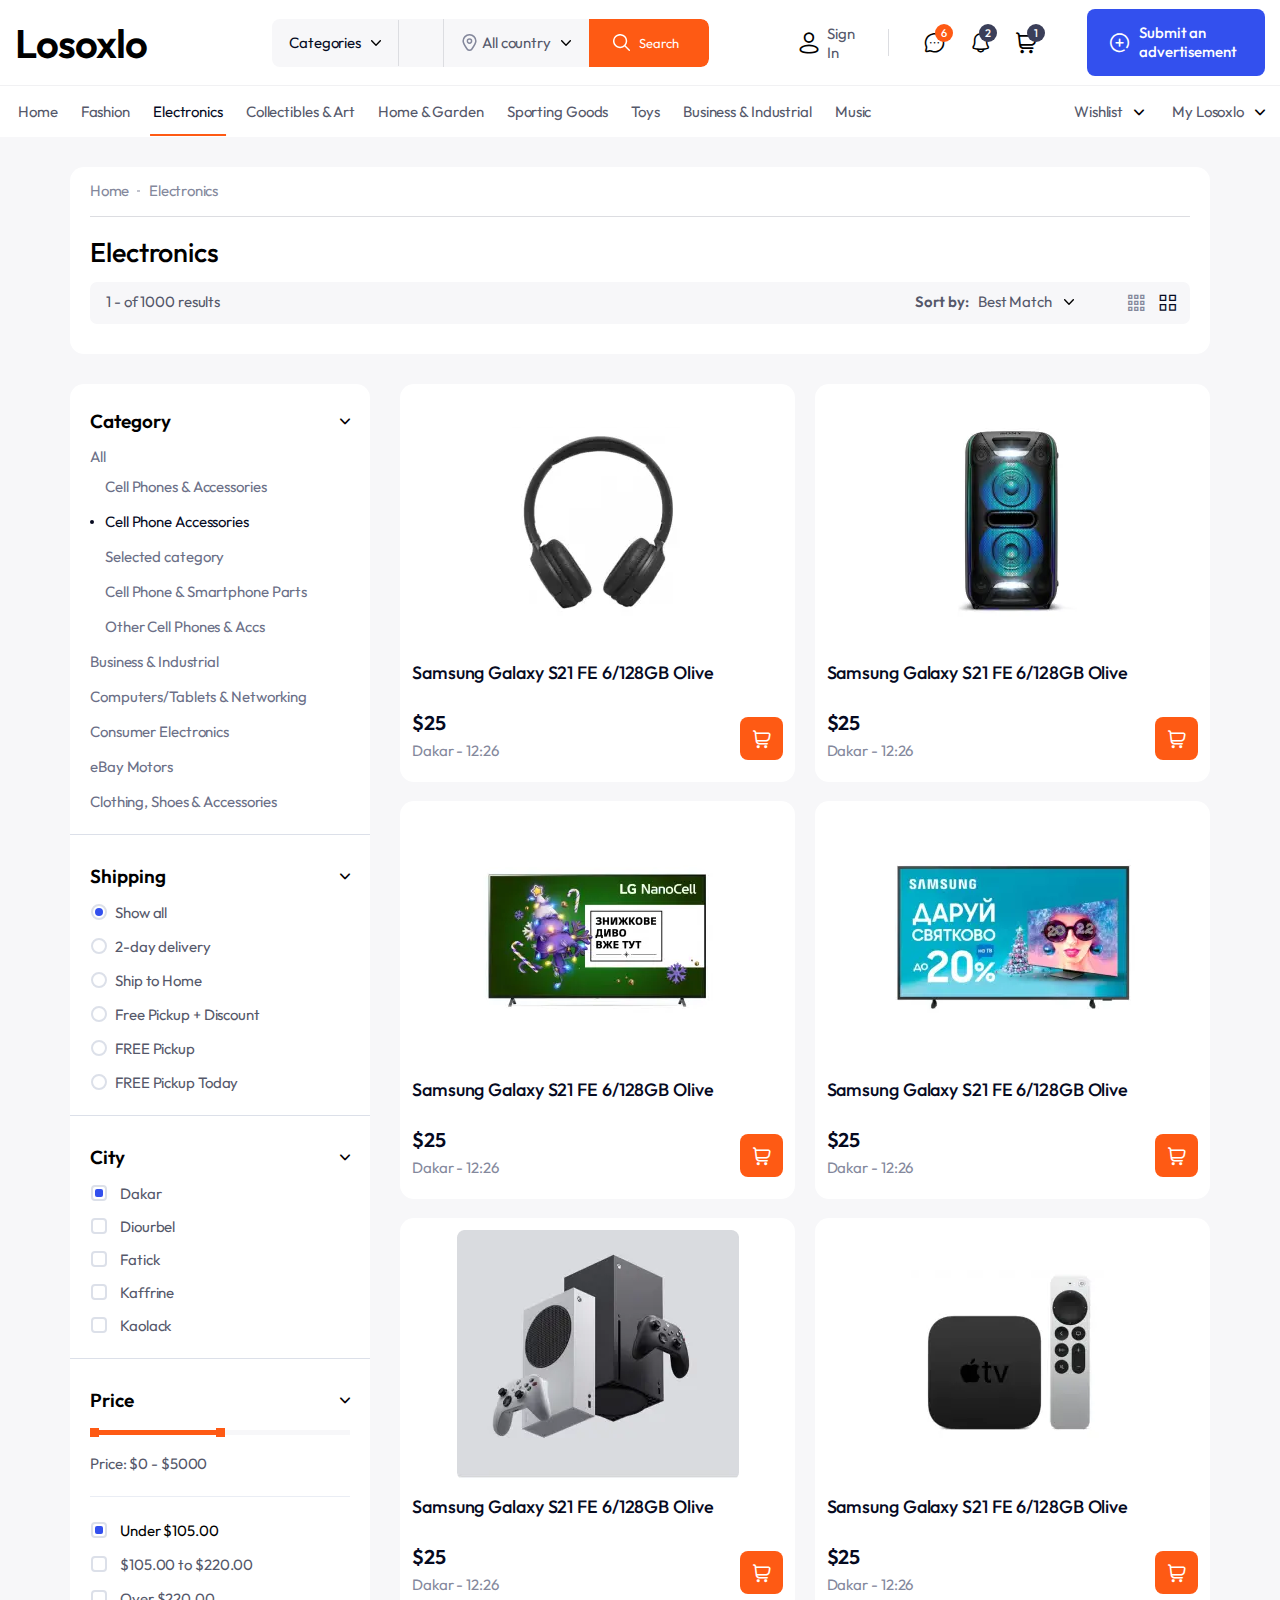
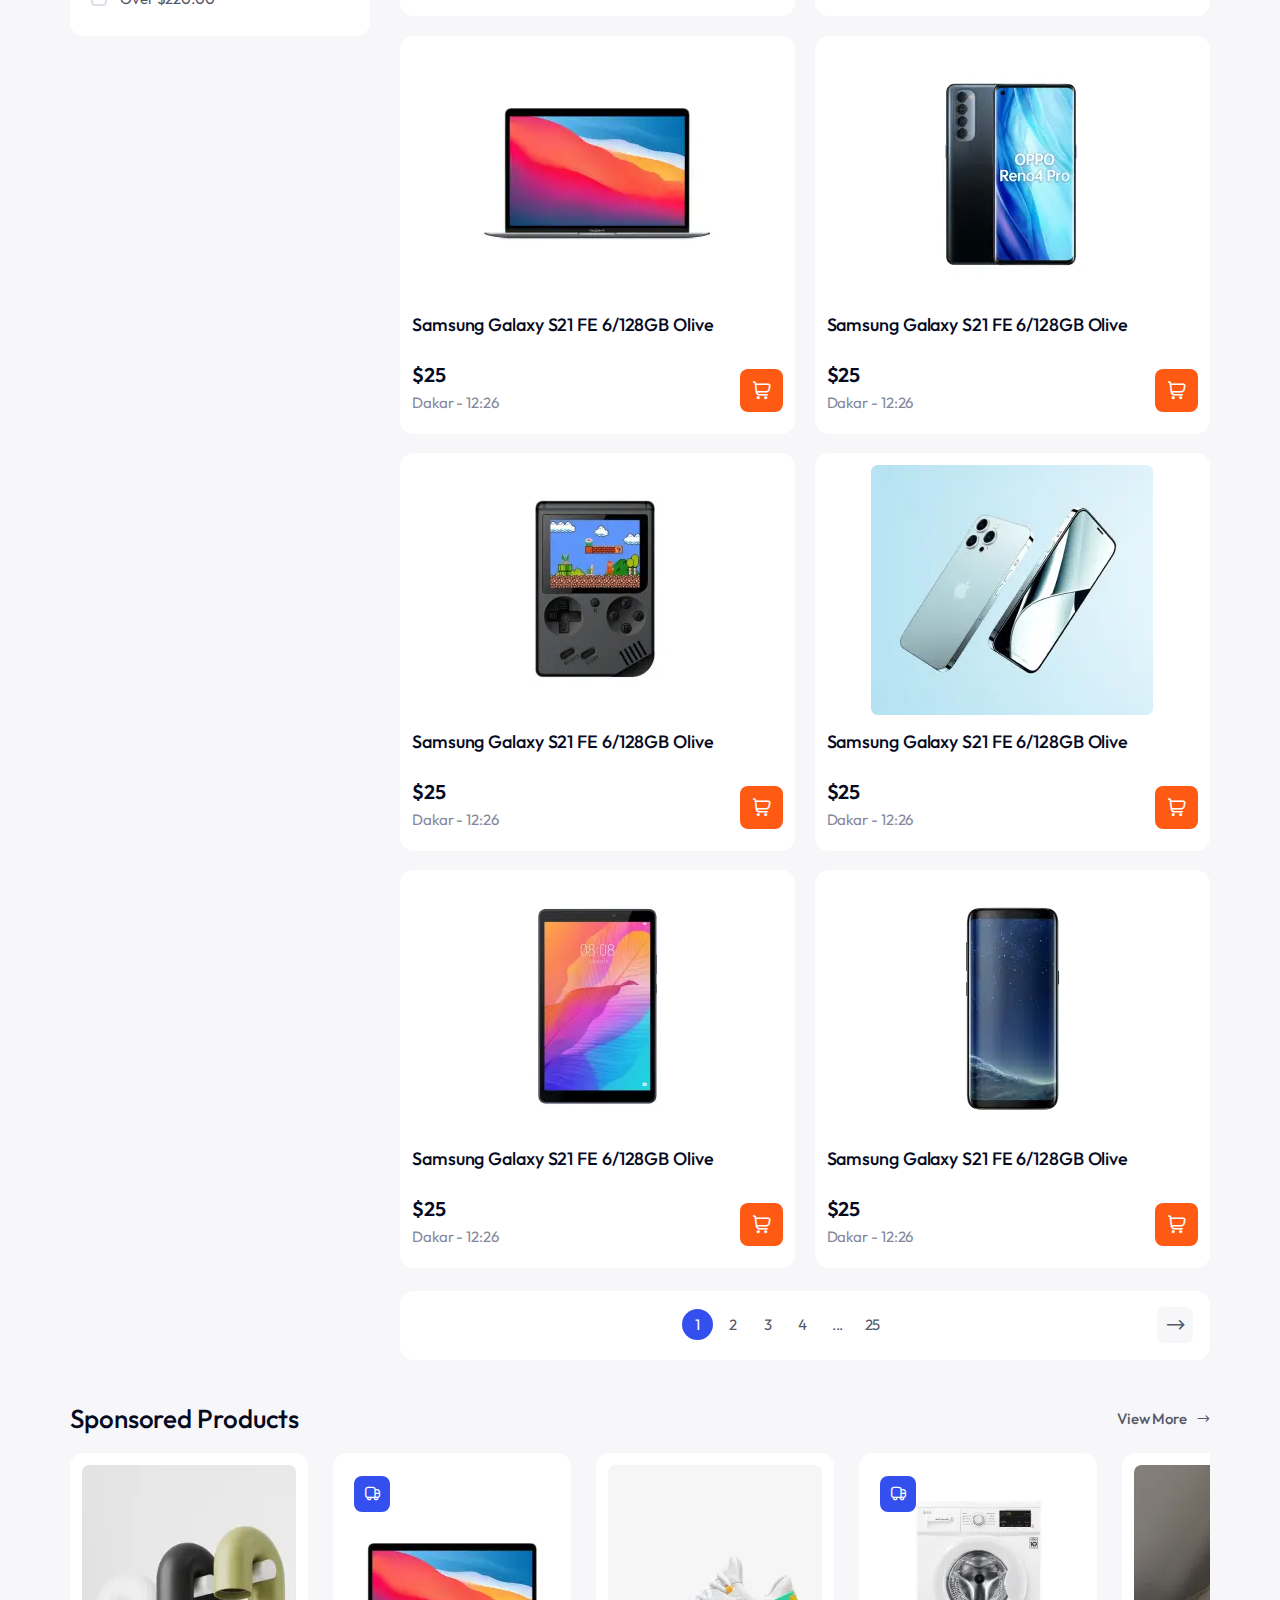
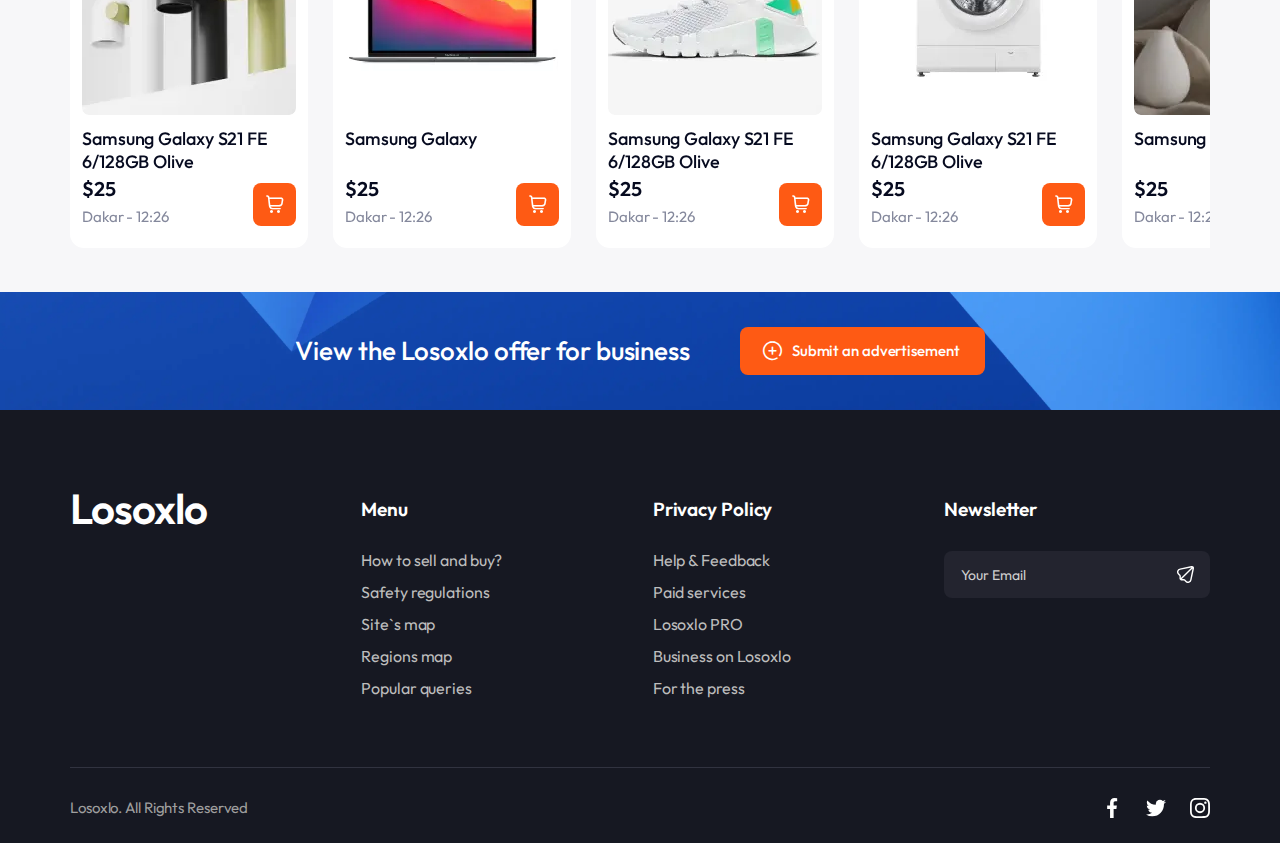
==== category.html @ 19fcd319 "0302/1942" ====
<!DOCTYPE html>
<html lang="en">

<head>
	<meta charset="UTF-8">
	<meta name="viewport" content="width=device-width, initial-scale=1.0, maximum-scale=1">
	<link rel="shortcut icon" href="#" type="image/x-icon">
	<meta http-equiv="X-UA-Compatible" content="ie=edge">
	<meta name="description" content="#">
	<title>Losoxlo - Category</title>
	<link rel="stylesheet" href="css/fancy.css">
<link rel="stylesheet" href="css/ion.rangeSlider.min.css">
<link rel="stylesheet" href="css/swiper.min.css">
<link rel="stylesheet" href="css/icon-font.css">
<link rel="stylesheet" href="css/style.css">
<link rel="stylesheet" href="css/responsive.css">
</head>

<body>

	<div class="wrapper">

		<!-- Header -->
<header class="header">
	<div class="header__inner">

		<!-- Header top -->
		<div class="header__top">

			<!-- Logo -->
			<div class="header__logo">
				<a class="" href="#">Losoxlo</a>
			</div>

			<!-- Search -->
			<div class="header__search">
				<form action="#">
					<select class="select header__search-categories">
						<option value="hide">Categories</option>
						<option value="">Home & Kitchen</option>
						<option value="">Electronic Accessories</option>
						<option value="">Sport & Apparel</option>
						<option value="">Groceries & Pets</option>
						<option value="">Vehicles & Accessories</option>
						<option value="">Tools & Hardware</option>
						<option value="">TV, audio & video</option>
						<option value="">Apparel</option>
					</select>
					<input class="header__search-input" type="text" placeholder="What are you looking for...">
					<select class="select header__search-location">
						<option value="hide">All country</option>
						<option value="">Home & Kitchen</option>
						<option value="">Electronic Accessories</option>
						<option value="">Sport & Apparel</option>
						<option value="">Groceries & Pets</option>
						<option value="">Vehicles & Accessories</option>
						<option value="">Tools & Hardware</option>
						<option value="">TV, audio & video</option>
						<option value="">Apparel</option>
					</select>
					<input class="header__search-btn" type="submit" value="Search">
				</form>
			</div>

			<!-- Sign -->
			<div class="header__sign" role="button">
				<i class="i-sign"></i>
				<span>Sign In</span>
			</div>

			<!-- Actions -->
			<div class="header__actions">
				<a class="header__actions-message" href="#">
					<i class="i-chat"></i>
					<span class="header__actions-counter orange">6</span>
				</a>
				<a class="header__actions-notifications" href="#">
					<i class="i-notification"></i>
					<span class="header__actions-counter">2</span>
				</a>
				<a class="header__actions-cart" href="#">
					<i class="i-shopping-cart"></i>
					<span class="header__actions-counter">1</span>
				</a>
			</div>

			<!-- Submit an advertisement -->
			<div class="announcement-btn" role="button">
				<i class="i-plus-rounded"></i>
				<span>Submit an advertisement</span>
			</div>

		</div>

		<div class="header__line"></div>

		<!-- Header bottom -->
		<div class="header__bottom">

			<!-- Header nav -->
			<nav class="header__nav">

				<!-- Header menu -->
				<ul class="header__menu">
					<li>
						<a href="#">Home</a>
					</li>
					<li>
						<a href="#">Fashion</a>
					</li>
					<li>
						<a class="is-active" href="#">Electronics</a>
					</li>
					<li>
						<a href="#">Collectibles & Art</a>
					</li>
					<li>
						<a href="#">Home & Garden</a>
					</li>
					<li>
						<a href="#">Sporting Goods</a>
					</li>
					<li>
						<a href="#">Toys</a>
					</li>
					<li>
						<a href="#">Business & Industrial</a>
					</li>
					<li>
						<a href="#">Music</a>
					</li>
				</ul>

				<!-- Header bottom actions -->
				<div class="header__bottom-actions">
					<div class="header__wishlist header__bottom-action">
						<span>
							Wishlist
						</span>
						<i class="i-angle-down"></i>
					</div>
					<div class="header__profile header__bottom-action">
						<span>
							My Losoxlo
						</span>
						<i class="i-angle-down"></i>
					</div>
				</div>

			</nav>
		</div>
	</div>
</header>



		<div class="container">

			<!-- Shop Category -->
			<div class="shop-category">

				<!-- Category header -->
				<div class="shop-category__header">
					<div class="shop-category__breadcrumbs breadcrumbs">
						<ul>
							<li class="breadcrumbs__item">
								<a href="#">
									Home
								</a>
							</li>
							<li class="breadcrumbs__item">
								<a href="#">
									Electronics
								</a>
							</li>
						</ul>
					</div>
					<h2 class="shop-category__header-title">Electronics</h2>
					<div class="shop-category__topbar">
						<div class="shop-category__items-count">
							<span>1</span> - of <span>1000</span> results
						</div>
						<div class="shop-category__sort">
							<span class="shop-category__sort-by">Sort by:</span>
							<div class="custom-select">
								<select>
									<option value="">Best Match</option>
									<option value="">Price Low to High</option>
									<option value="">Price High to Low</option>
									<option value="">Discounts first</option>
								</select>
							</div>
						</div>
						<div class="shop-category__view">
							<i class="i-view-sm"></i>
							<i class="i-view-m is-active"></i>
						</div>
					</div>
				</div>

				<!-- Category main -->
				<div class="shop-category__main">

					<!-- Category sidebar -->
					<div class="shop-category__sidebar">

						<div class="shop-category__sidebar-box shop-category__category">
							<h4 class="shop-category__sidebar-title">
								Category
								<i class="i-angle-down"></i>
							</h4>
							<ul class="shop-category__list shop-category__filter">
								<li>
									<a class="shop-category__list-btn" href="#">All</a>
									<ul class="shop-category__sublist">
										<li>
											<a href="#">Cell Phones & Accessories</a>
										</li>
										<li class="is-active">
											<a href="#">Cell Phone Accessories</a>
										</li>
										<li>
											<a href="#">Selected category</a>
										</li>
										<li>
											<a href="#">Cell Phone & Smartphone Parts</a>
										</li>
										<li>
											<a href="#">Other Cell Phones & Accs</a>
										</li>
									</ul>
								</li>
								<li>
									<a class="shop-category__list-btn" href="#">Business & Industrial</a>
									<ul class="shop-category__sublist is-hidden">
										<li>
											<a href="#">Cell Phones & Accessories</a>
										</li>
										<li>
											<a href="#">Cell Phone Accessories</a>
										</li>
										<li>
											<a href="#">Selected category</a>
										</li>
										<li>
											<a href="#">Cell Phone & Smartphone Parts</a>
										</li>
										<li>
											<a href="#">Other Cell Phones & Accs</a>
										</li>
									</ul>
								</li>
								<li>
									<a class="shop-category__list-btn" href="#">Computers/Tablets & Networking</a>
									<ul class="shop-category__sublist is-hidden">
										<li>
											<a href="#">Cell Phones & Accessories</a>
										</li>
										<li>
											<a href="#">Cell Phone Accessories</a>
										</li>
										<li>
											<a href="#">Selected category</a>
										</li>
										<li>
											<a href="#">Cell Phone & Smartphone Parts</a>
										</li>
										<li>
											<a href="#">Other Cell Phones & Accs</a>
										</li>
									</ul>
								</li>
								<li>
									<a class="shop-category__list-btn" href="#">Consumer Electronics</a>
									<ul class="shop-category__sublist is-hidden">
										<li>
											<a href="#">Cell Phones & Accessories</a>
										</li>
										<li>
											<a href="#">Cell Phone Accessories</a>
										</li>
										<li>
											<a href="#">Selected category</a>
										</li>
										<li>
											<a href="#">Cell Phone & Smartphone Parts</a>
										</li>
										<li>
											<a href="#">Other Cell Phones & Accs</a>
										</li>
									</ul>
								</li>
								<li>
									<a class="shop-category__list-btn" href="#">eBay Motors</a>
									<ul class="shop-category__sublist is-hidden">
										<li>
											<a href="#">Cell Phones & Accessories</a>
										</li>
										<li>
											<a href="#">Cell Phone Accessories</a>
										</li>
										<li>
											<a href="#">Selected category</a>
										</li>
										<li>
											<a href="#">Cell Phone & Smartphone Parts</a>
										</li>
										<li>
											<a href="#">Other Cell Phones & Accs</a>
										</li>
									</ul>
								</li>
								<li>
									<a class="shop-category__list-btn" href="#">Clothing, Shoes & Accessories</a>
									<ul class="shop-category__sublist is-hidden">
										<li>
											<a href="#">Cell Phones & Accessories</a>
										</li>
										<li>
											<a href="#">Cell Phone Accessories</a>
										</li>
										<li>
											<a href="#">Selected category</a>
										</li>
										<li>
											<a href="#">Cell Phone & Smartphone Parts</a>
										</li>
										<li>
											<a href="#">Other Cell Phones & Accs</a>
										</li>
									</ul>
								</li>
							</ul>
						</div>

						<div class="shop-category__sidebar-box shop-category__shipping">
							<h4 class="shop-category__sidebar-title">
								Shipping
								<i class="i-angle-down"></i>
							</h4>
							<form class="shop-category__filter shop-category__shipping-form" action="#">
								<label class="radio-wrap">
									<input name="shipping" class="radio-input" type="radio" checked>
									<span class="radio-style"></span>
									Show all
								</label>
								<label class="radio-wrap">
									<input name="shipping" class="radio-input" type="radio">
									<span class="radio-style"></span>
									2-day delivery
								</label>
								<label class="radio-wrap">
									<input name="shipping" class="radio-input" type="radio">
									<span class="radio-style"></span>
									Ship to Home
								</label>
								<label class="radio-wrap">
									<input name="shipping" class="radio-input" type="radio">
									<span class="radio-style"></span>
									Free Pickup + Discount
								</label>
								<label class="radio-wrap">
									<input name="shipping" class="radio-input" type="radio">
									<span class="radio-style"></span>
									FREE Pickup
								</label>
								<label class="radio-wrap">
									<input name="shipping" class="radio-input" type="radio">
									<span class="radio-style"></span>
									FREE Pickup Today
								</label>
							</form>
						</div>

						<div class="shop-category__sidebar-box shop-category__city">
							<h4 class="shop-category__sidebar-title">
								City
								<i class="i-angle-down"></i>
							</h4>
							<form class="shop-category__city-form shop-category__filter" action="#">
								<label class="check-wrap">
									<input class="check-input" type="checkbox" checked>
									<span class="check-style"></span>
									Dakar
								</label>
								<label class="check-wrap">
									<input class="check-input" type="checkbox">
									<span class="check-style"></span>
									Diourbel
								</label>
								<label class="check-wrap">
									<input class="check-input" type="checkbox">
									<span class="check-style"></span>
									Fatick
								</label>
								<label class="check-wrap">
									<input class="check-input" type="checkbox">
									<span class="check-style"></span>
									Kaffrine
								</label>
								<label class="check-wrap">
									<input class="check-input" type="checkbox">
									<span class="check-style"></span>
									Kaolack
								</label>
							</form>
						</div><!-- shop-category__city -->

						<div class="shop-category__sidebar-box shop-category__price">
							<h4 class="shop-category__sidebar-title">
								Price
								<i class="i-angle-down"></i>
							</h4>
							<form class="shop-category__price-form shop-category__filter" action="#">

								<input class="shop-category__price-input" type="text" data-min="0" data-max="10000"
									data-from="0" data-to="5000">
								<div class="shop-category__price-output">
									<span>
										Price:
										$<span class="shop-category__price-from"></span>
										-
										$<span class="shop-category__price-to"></span>
									</span>
								</div>
								<label class="check-wrap">
									<input class="check-input" type="checkbox" checked>
									<span class="check-style"></span>
									<span class="check-text">Under $105.00</span>
								</label>
								<label class="check-wrap">
									<input class="check-input" type="checkbox">
									<span class="check-style"></span>
									<span class="check-text">$105.00 to $220.00</span>
								</label>
								<label class="check-wrap">
									<input class="check-input" type="checkbox">
									<span class="check-style"></span>
									<span class="check-text">Over $220.00</span>
								</label>
							</form>
						</div>
					</div>

					<!-- Category items -->
					<div class="shop-category__items">
						<span class="shop-category__items-filters">Filters</span>
						<div class="shop-category__items-inner">
							<div class="shop-item">
								<div class="shop-item__wishlist" role="button">
									<i class="i-heart"></i>
								</div>
								<a href="#">
									<img class="shop-item__img" src="img/shop-categories/electronics/1.webp" alt="Item">
								</a>
								<span class="shop-item__name">
									Samsung Galaxy S21 FE 6/128GB Olive
								</span>
								<span class="shop-item__price">
									$25
								</span>
								<div class="shop-item__info">
									<span class="shop-item__location">Dakar</span>
									-
									<span class="shop-item__time">12:26</span>
								</div>
								<div class="shop-item__cart" role="button">
									<i class="i-shopping-cart"></i>
									<span>Buy</span>
								</div>
							</div>
							<div class="shop-item">
								<div class="shop-item__wishlist" role="button">
									<i class="i-heart"></i>
								</div>
								<a href="#">
									<img class="shop-item__img" src="img/shop-categories/electronics/3.webp" alt="Item">
								</a>
								<span class="shop-item__name">
									Samsung Galaxy S21 FE 6/128GB Olive
								</span>
								<span class="shop-item__price">
									$25
								</span>
								<div class="shop-item__info">
									<span class="shop-item__location">Dakar</span>
									-
									<span class="shop-item__time">12:26</span>
								</div>
								<div class="shop-item__cart" role="button">
									<i class="i-shopping-cart"></i>
									<span>Buy</span>
								</div>
							</div>
							<div class="shop-item">
								<div class="shop-item__wishlist" role="button">
									<i class="i-heart"></i>
								</div>
								<a href="#">
									<img class="shop-item__img" src="img/shop-categories/electronics/2.webp" alt="Item">
								</a>
								<span class="shop-item__name">
									Samsung Galaxy S21 FE 6/128GB Olive
								</span>
								<span class="shop-item__price">
									$25
								</span>
								<div class="shop-item__info">
									<span class="shop-item__location">Dakar</span>
									-
									<span class="shop-item__time">12:26</span>
								</div>
								<div class="shop-item__cart" role="button">
									<i class="i-shopping-cart"></i>
									<span>Buy</span>
								</div>
							</div>
							<div class="shop-item">
								<div class="shop-item__wishlist" role="button">
									<i class="i-heart"></i>
								</div>
								<a href="#">
									<img class="shop-item__img" src="img/shop-categories/electronics/4.webp" alt="Item">
								</a>
								<span class="shop-item__name">
									Samsung Galaxy S21 FE 6/128GB Olive
								</span>
								<span class="shop-item__price">
									$25
								</span>
								<div class="shop-item__info">
									<span class="shop-item__location">Dakar</span>
									-
									<span class="shop-item__time">12:26</span>
								</div>
								<div class="shop-item__cart" role="button">
									<i class="i-shopping-cart"></i>
									<span>Buy</span>
								</div>
							</div>
							<div class="shop-item">
								<div class="shop-item__wishlist" role="button">
									<i class="i-heart"></i>
								</div>
								<a href="#">
									<img class="shop-item__img" src="img/shop-categories/electronics/5.webp" alt="Item">
								</a>
								<span class="shop-item__name">
									Samsung Galaxy S21 FE 6/128GB Olive
								</span>
								<span class="shop-item__price">
									$25
								</span>
								<div class="shop-item__info">
									<span class="shop-item__location">Dakar</span>
									-
									<span class="shop-item__time">12:26</span>
								</div>
								<div class="shop-item__cart" role="button">
									<i class="i-shopping-cart"></i>
									<span>Buy</span>
								</div>
							</div>
							<div class="shop-item">
								<div class="shop-item__wishlist" role="button">
									<i class="i-heart"></i>
								</div>
								<a href="#">
									<img class="shop-item__img" src="img/shop-categories/electronics/6.webp" alt="Item">
								</a>
								<span class="shop-item__name">
									Samsung Galaxy S21 FE 6/128GB Olive
								</span>
								<span class="shop-item__price">
									$25
								</span>
								<div class="shop-item__info">
									<span class="shop-item__location">Dakar</span>
									-
									<span class="shop-item__time">12:26</span>
								</div>
								<div class="shop-item__cart" role="button">
									<i class="i-shopping-cart"></i>
									<span>Buy</span>
								</div>
							</div>
							<div class="shop-item">
								<div class="shop-item__wishlist" role="button">
									<i class="i-heart"></i>
								</div>
								<a href="#">
									<img class="shop-item__img" src="img/shop-categories/electronics/7.webp" alt="Item">
								</a>
								<span class="shop-item__name">
									Samsung Galaxy S21 FE 6/128GB Olive
								</span>
								<span class="shop-item__price">
									$25
								</span>
								<div class="shop-item__info">
									<span class="shop-item__location">Dakar</span>
									-
									<span class="shop-item__time">12:26</span>
								</div>
								<div class="shop-item__cart" role="button">
									<i class="i-shopping-cart"></i>
									<span>Buy</span>
								</div>
							</div>
							<div class="shop-item">
								<div class="shop-item__wishlist" role="button">
									<i class="i-heart"></i>
								</div>
								<a href="#">
									<img class="shop-item__img" src="img/shop-categories/electronics/8.webp" alt="Item">
								</a>
								<span class="shop-item__name">
									Samsung Galaxy S21 FE 6/128GB Olive
								</span>
								<span class="shop-item__price">
									$25
								</span>
								<div class="shop-item__info">
									<span class="shop-item__location">Dakar</span>
									-
									<span class="shop-item__time">12:26</span>
								</div>
								<div class="shop-item__cart" role="button">
									<i class="i-shopping-cart"></i>
									<span>Buy</span>
								</div>
							</div>
							<div class="shop-item">
								<div class="shop-item__wishlist" role="button">
									<i class="i-heart"></i>
								</div>
								<a href="#">
									<img class="shop-item__img" src="img/shop-categories/electronics/9.webp" alt="Item">
								</a>
								<span class="shop-item__name">
									Samsung Galaxy S21 FE 6/128GB Olive
								</span>
								<span class="shop-item__price">
									$25
								</span>
								<div class="shop-item__info">
									<span class="shop-item__location">Dakar</span>
									-
									<span class="shop-item__time">12:26</span>
								</div>
								<div class="shop-item__cart" role="button">
									<i class="i-shopping-cart"></i>
									<span>Buy</span>
								</div>
							</div>
							<div class="shop-item">
								<div class="shop-item__wishlist" role="button">
									<i class="i-heart"></i>
								</div>
								<a href="#">
									<img class="shop-item__img" src="img/shop-categories/electronics/10.webp"
										alt="Item">
								</a>
								<span class="shop-item__name">
									Samsung Galaxy S21 FE 6/128GB Olive
								</span>
								<span class="shop-item__price">
									$25
								</span>
								<div class="shop-item__info">
									<span class="shop-item__location">Dakar</span>
									-
									<span class="shop-item__time">12:26</span>
								</div>
								<div class="shop-item__cart" role="button">
									<i class="i-shopping-cart"></i>
									<span>Buy</span>
								</div>
							</div>
							<div class="shop-item">
								<div class="shop-item__wishlist" role="button">
									<i class="i-heart"></i>
								</div>
								<a href="#">
									<img class="shop-item__img" src="img/shop-categories/electronics/11.webp"
										alt="Item">
								</a>
								<span class="shop-item__name">
									Samsung Galaxy S21 FE 6/128GB Olive
								</span>
								<span class="shop-item__price">
									$25
								</span>
								<div class="shop-item__info">
									<span class="shop-item__location">Dakar</span>
									-
									<span class="shop-item__time">12:26</span>
								</div>
								<div class="shop-item__cart" role="button">
									<i class="i-shopping-cart"></i>
									<span>Buy</span>
								</div>
							</div>
							<div class="shop-item">
								<div class="shop-item__wishlist" role="button">
									<i class="i-heart"></i>
								</div>
								<a href="#">
									<img class="shop-item__img" src="img/shop-categories/electronics/12.webp"
										alt="Item">
								</a>
								<span class="shop-item__name">
									Samsung Galaxy S21 FE 6/128GB Olive
								</span>
								<span class="shop-item__price">
									$25
								</span>
								<div class="shop-item__info">
									<span class="shop-item__location">Dakar</span>
									-
									<span class="shop-item__time">12:26</span>
								</div>
								<div class="shop-item__cart" role="button">
									<i class="i-shopping-cart"></i>
									<span>Buy</span>
								</div>
							</div>
						</div>
						<div class="shop-category__pagination">
							<ul>
								<li>
									<a class="current-page" href="#">1</a>
								</li>
								<li>
									<a href="#">2</a>
								</li>
								<li>
									<a href="#">3</a>
								</li>
								<li>
									<a href="#">4</a>
								</li>
								<li>
									<span>...</span>
								</li>
								<li>
									<a href="#">25</a>
								</li>
								<li class="next-p">
									<a href="#">
										<i class="i-arrow-right"></i>
									</a>
								</li>
							</ul>
						</div>
					</div>

				</div>
			</div>

			<!-- Sponsored Products slider -->
			<div class="slider slider--lg">
				<div class="slider__top">
					<h2 class="gl-title">Sponsored Products</h2>
					<a class="view-more" href="#">
						<span>View More</span>
						<i class="i-arrow-right"></i>
					</a>
				</div>
				<div class="swiper-container slider-3">
					<div class="swiper-wrapper">

						<div class="swiper-slide">
							<div class="shop-item">
								<div class="shop-item__wishlist" role="button">
									<i class="i-heart"></i>
								</div>
								<a href="#">
									<img class="shop-item__img" src="img/top-deals/1.webp" alt="Item">
								</a>
								<span class="shop-item__name">
									Samsung Galaxy S21 FE 6/128GB Olive
								</span>
								<span class="shop-item__price">
									$25
								</span>
								<div class="shop-item__info">
									<span class="shop-item__location">Dakar</span>
									-
									<span class="shop-item__time">12:26</span>
								</div>
								<div class="shop-item__cart" role="button">
									<i class="i-shopping-cart"></i>
									<span>Buy</span>
								</div>
							</div>
						</div>
						<div class="swiper-slide">
							<div class="shop-item">
								<div class="delivery-box">
									<i class="i-delivery-car"></i>
								</div>
								<div class="shop-item__wishlist" role="button">
									<i class="i-heart"></i>
								</div>
								<a href="#">
									<img class="shop-item__img" src="img/top-deals/2.webp" alt="Item">
								</a>
								<span class="shop-item__name">
									Samsung Galaxy
								</span>
								<span class="shop-item__price">
									$25
								</span>
								<div class="shop-item__info">
									<span class="shop-item__location">Dakar</span>
									-
									<span class="shop-item__time">12:26</span>
								</div>
								<div class="shop-item__cart" role="button">
									<i class="i-shopping-cart"></i>
									<span>Buy</span>
								</div>
							</div>
						</div>
						<div class="swiper-slide">
							<div class="shop-item">
								<div class="shop-item__wishlist" role="button">
									<i class="i-heart"></i>
								</div>
								<a href="#">
									<img class="shop-item__img" src="img/top-deals/3.webp" alt="Item">
								</a>
								<span class="shop-item__name">
									Samsung Galaxy S21 FE 6/128GB Olive
								</span>
								<span class="shop-item__price">
									$25
								</span>
								<div class="shop-item__info">
									<span class="shop-item__location">Dakar</span>
									-
									<span class="shop-item__time">12:26</span>
								</div>
								<div class="shop-item__cart" role="button">
									<i class="i-shopping-cart"></i>
									<span>Buy</span>
								</div>
							</div>
						</div>
						<div class="swiper-slide">
							<div class="shop-item">
								<div class="shop-item__wishlist" role="button">
									<i class="i-heart"></i>
								</div>
								<div class="delivery-box">
									<i class="i-delivery-car"></i>
								</div>
								<a href="#">
									<img class="shop-item__img" src="img/top-deals/4.webp" alt="Item">
								</a>
								<span class="shop-item__name">
									Samsung Galaxy S21 FE 6/128GB Olive
								</span>
								<span class="shop-item__price">
									$25
								</span>
								<div class="shop-item__info">
									<span class="shop-item__location">Dakar</span>
									-
									<span class="shop-item__time">12:26</span>
								</div>
								<div class="shop-item__cart" role="button">
									<i class="i-shopping-cart"></i>
									<span>Buy</span>
								</div>
							</div>
						</div>
						<div class="swiper-slide">
							<div class="shop-item">
								<div class="shop-item__wishlist" role="button">
									<i class="i-heart"></i>
								</div>
								<a href="#">
									<img class="shop-item__img" src="img/top-deals/5.webp" alt="Item">
								</a>
								<span class="shop-item__name">
									Samsung 6/128GB Olive
								</span>
								<span class="shop-item__price">
									$25
								</span>
								<div class="shop-item__info">
									<span class="shop-item__location">Dakar</span>
									-
									<span class="shop-item__time">12:26</span>
								</div>
								<div class="shop-item__cart" role="button">
									<i class="i-shopping-cart"></i>
									<span>Buy</span>
								</div>
							</div>
						</div>
						<div class="swiper-slide">
							<div class="shop-item">
								<div class="shop-item__wishlist" role="button">
									<i class="i-heart"></i>
								</div>
								<a href="#">
									<img class="shop-item__img" src="img/top-deals/1.webp" alt="Item">
								</a>
								<span class="shop-item__name">
									Samsung Galaxy S21 FE
								</span>
								<span class="shop-item__price">
									$25
								</span>
								<div class="shop-item__info">
									<span class="shop-item__location">Dakar</span>
									-
									<span class="shop-item__time">12:26</span>
								</div>
								<div class="shop-item__cart" role="button">
									<i class="i-shopping-cart"></i>
									<span>Buy</span>
								</div>
							</div>
						</div>
						<div class="swiper-slide">
							<div class="shop-item">
								<div class="shop-item__wishlist" role="button">
									<i class="i-heart"></i>
								</div>
								<a href="#">
									<img class="shop-item__img" src="img/top-deals/3.webp" alt="Item">
								</a>
								<span class="shop-item__name">
									Samsung Galaxy S21
								</span>
								<span class="shop-item__price">
									$25
								</span>
								<div class="shop-item__info">
									<span class="shop-item__location">Dakar</span>
									-
									<span class="shop-item__time">12:26</span>
								</div>
								<div class="shop-item__cart" role="button">
									<i class="i-shopping-cart"></i>
									<span>Buy</span>
								</div>
							</div>
						</div>

					</div>
				</div>
			</div>

		</div><!-- container -->

		<!-- Pre-footer -->
<div class="pre-footer">
	<p>
		View the Losoxlo offer for business
	</p>
	<div class="announcement-btn orange" role="button">
		<i class="i-plus-rounded"></i>
		<span>Submit an advertisement</span>
	</div>
</div>

<!-- Footer -->
<footer class="footer">
	<div class="container">
		<!-- Footer inner -->
		<div class="footer__inner">

			<!-- Footer logo -->
			<div class="footer__logo">
				<a href="#">Losoxlo</a>
			</div>

			<!-- Footer nav -->
			<nav class="footer__nav">
				<h4 class="footer__title">
					Menu
				</h4>
				<ul class="footer__list">
					<li>
						<a href="#">How to sell and buy?</a>
					</li>
					<li>
						<a href="#">Safety regulations</a>
					</li>
					<li>
						<a href="#">Site`s map</a>
					</li>
					<li>
						<a href="#">Regions map</a>
					</li>
					<li>
						<a href="#">Popular queries</a>
					</li>
				</ul>
			</nav>

			<!-- Footer policy -->
			<div class="footer__policy">
				<h4 class="footer__title">
					Privacy Policy
				</h4>
				<ul class="footer__list">
					<li>
						<a href="#">Help &amp; Feedback</a>
					</li>
					<li>
						<a href="#">Paid services</a>
					</li>
					<li>
						<a href="#">Losoxlo PRO</a>
					</li>
					<li>
						<a href="#">Business on Losoxlo</a>
					</li>
					<li>
						<a href="#">For the press</a>
					</li>
				</ul>
			</div>

			<!-- Footer newsletter -->
			<div class="footer__newsletter">
				<h4 class="footer__title">
					Newsletter
				</h4>
				<form action="#">
					<input type="text" placeholder="Your Email">
					<input type="submit" value="">
				</form>
			</div>
		</div>

		<!-- Footer bottom -->
		<div class="footer__bottom">
			<span class="footer__bottom-rights">
				Losoxlo. All Rights Reserved
			</span>
			<div class="footer__bottom-socials">
				<a href="#"></a>
				<a href="#"></a>
				<a href="#"></a>
			</div>
		</div>
	</div>
</footer>
	</div><!-- wrapper -->

	<script src="js/jquery-3.6.0.min.js"></script>
<script src="js/fancy.js"></script>
<script src="js/ion.rangeSlider.min.js"></script>
<script src="js/swiper.min.js"></script>
<script src="js/main.js"></script>
</body>

</html>
---- css/fancy.css ----
.not-selectable{-moz-user-select:none;-webkit-user-select:none;-ms-user-select:none;user-select:none}.carousel{position:relative;box-sizing:border-box}.carousel *,.carousel *:before,.carousel *:after{box-sizing:inherit}.carousel.is-draggable{cursor:move;cursor:grab}.carousel.is-dragging{cursor:move;cursor:grabbing}.carousel__viewport{position:relative;overflow:hidden;max-width:100%;max-height:100%}.carousel__track{display:flex}.carousel__slide{flex:0 0 auto;width:var(--carousel-slide-width, 60%);max-width:100%;padding:1rem;position:relative;overflow-x:hidden;overflow-y:auto;overscroll-behavior:contain;-webkit-overflow-scrolling:touch;touch-action:pan-y}.has-dots{margin-bottom:calc(0.5rem + 22px)}.carousel__dots{margin:0 auto;padding:0;position:absolute;top:calc(100% + 0.5rem);left:0;right:0;display:flex;justify-content:center;list-style:none;user-select:none}.carousel__dots .carousel__dot{margin:0;padding:0;display:block;position:relative;width:22px;height:22px;cursor:pointer}.carousel__dots .carousel__dot:after{content:"";width:8px;height:8px;border-radius:50%;position:absolute;top:50%;left:50%;transform:translate(-50%, -50%);background-color:currentColor;opacity:.25;transition:opacity .15s ease-in-out}.carousel__dots .carousel__dot.is-selected:after{opacity:1}.carousel__button{width:var(--carousel-button-width, 48px);height:var(--carousel-button-height, 48px);padding:0;border:0;display:flex;justify-content:center;align-items:center;pointer-events:all;cursor:pointer;color:var(--carousel-button-color, currentColor);background:var(--carousel-button-bg, transparent);border-radius:var(--carousel-button-border-radius, 50%);box-shadow:var(--carousel-button-shadow, none);transition:opacity .15s ease}.carousel__button.is-prev,.carousel__button.is-next{position:absolute;top:50%;transform:translateY(-50%)}.carousel__button.is-prev{left:10px}.carousel__button.is-next{right:10px}.carousel__button[disabled]{cursor:default;opacity:.3}.carousel__button svg{width:var(--carousel-button-svg-width, 50%);height:var(--carousel-button-svg-height, 50%);fill:none;stroke:currentColor;stroke-width:var(--carousel-button-svg-stroke-width, 1.5);stroke-linejoin:bevel;stroke-linecap:round;filter:var(--carousel-button-svg-filter, none);pointer-events:none}body.compensate-for-scrollbar{overflow:hidden !important;touch-action:none}.fancybox__container{position:fixed;top:0;left:0;bottom:0;right:0;direction:ltr;margin:0;padding:env(safe-area-inset-top, 0px) env(safe-area-inset-right, 0px) env(safe-area-inset-bottom, 0px) env(safe-area-inset-left, 0px);box-sizing:border-box;display:flex;flex-direction:column;color:var(--fancybox-color, #fff);-webkit-tap-highlight-color:transparent;overflow:hidden;z-index:1050;outline:none;transform-origin:top left;--carousel-button-width: 48px;--carousel-button-height: 48px;--carousel-button-svg-width: 24px;--carousel-button-svg-height: 24px;--carousel-button-svg-stroke-width: 2.5;--carousel-button-svg-filter: drop-shadow(1px 1px 1px rgba(0, 0, 0, 0.4))}.fancybox__container *,.fancybox__container *::before,.fancybox__container *::after{box-sizing:inherit}.fancybox__container :focus{outline:none}body:not(.is-using-mouse) .fancybox__container :focus{box-shadow:0 0 0 1px #fff,0 0 0 2px var(--fancybox-accent-color, rgba(1, 210, 232, 0.94))}@media all and (min-width: 1024px){.fancybox__container{--carousel-button-width:48px;--carousel-button-height:48px;--carousel-button-svg-width:27px;--carousel-button-svg-height:27px}}.fancybox__backdrop{position:absolute;top:0;right:0;bottom:0;left:0;z-index:-1;background:var(--fancybox-bg, rgba(24, 24, 27, 0.92))}.fancybox__carousel{position:relative;flex:1 1 auto;min-height:0;height:100%;z-index:10}.fancybox__carousel.has-dots{margin-bottom:calc(0.5rem + 22px)}.fancybox__viewport{position:relative;width:100%;height:100%;overflow:visible;cursor:default}.fancybox__track{display:flex;height:100%}.fancybox__slide{flex:0 0 auto;width:100%;max-width:100%;margin:0;padding:48px 8px 8px 8px;position:relative;overscroll-behavior:contain;display:flex;flex-direction:column;outline:0;overflow:auto;-webkit-overflow-scrolling:touch;--carousel-button-width: 36px;--carousel-button-height: 36px;--carousel-button-svg-width: 22px;--carousel-button-svg-height: 22px}.fancybox__slide::before,.fancybox__slide::after{content:"";flex:0 0 0;margin:auto}@media all and (min-width: 1024px){.fancybox__slide{padding:64px 100px}}.fancybox__content{margin:0 env(safe-area-inset-right, 0px) 0 env(safe-area-inset-left, 0px);padding:36px;color:var(--fancybox-content-color, #374151);background:var(--fancybox-content-bg, #fff);position:relative;align-self:center;display:flex;flex-direction:column;z-index:20}.fancybox__content :focus:not(.carousel__button.is-close){outline:thin dotted;box-shadow:none}.fancybox__caption{align-self:center;max-width:100%;margin:0;padding:1rem 0 0 0;line-height:1.375;color:var(--fancybox-color, currentColor);visibility:visible;cursor:auto;flex-shrink:0;overflow-wrap:anywhere}.is-loading .fancybox__caption{visibility:hidden}.fancybox__container>.carousel__dots{top:100%;color:var(--fancybox-color, #fff)}.fancybox__nav .carousel__button{z-index:40}.fancybox__nav .carousel__button.is-next{right:8px}@media all and (min-width: 1024px){.fancybox__nav .carousel__button.is-next{right:40px}}.fancybox__nav .carousel__button.is-prev{left:8px}@media all and (min-width: 1024px){.fancybox__nav .carousel__button.is-prev{left:40px}}.carousel__button.is-close{position:absolute;top:8px;right:8px;top:calc(env(safe-area-inset-top, 0px) + 8px);right:calc(env(safe-area-inset-right, 0px) + 8px);z-index:40}@media all and (min-width: 1024px){.carousel__button.is-close{right:40px}}.fancybox__content>.carousel__button.is-close{position:absolute;top:-40px;right:0;color:var(--fancybox-color, #fff)}.fancybox__no-click,.fancybox__no-click button{pointer-events:none}.fancybox__spinner{position:absolute;top:50%;left:50%;transform:translate(-50%, -50%);width:50px;height:50px;color:var(--fancybox-color, currentColor)}.fancybox__slide .fancybox__spinner{cursor:pointer;z-index:1053}.fancybox__spinner svg{animation:fancybox-rotate 2s linear infinite;transform-origin:center center;position:absolute;top:0;right:0;bottom:0;left:0;margin:auto;width:100%;height:100%}.fancybox__spinner svg circle{fill:none;stroke-width:2.75;stroke-miterlimit:10;stroke-dasharray:1,200;stroke-dashoffset:0;animation:fancybox-dash 1.5s ease-in-out infinite;stroke-linecap:round;stroke:currentColor}@keyframes fancybox-rotate{100%{transform:rotate(360deg)}}@keyframes fancybox-dash{0%{stroke-dasharray:1,200;stroke-dashoffset:0}50%{stroke-dasharray:89,200;stroke-dashoffset:-35px}100%{stroke-dasharray:89,200;stroke-dashoffset:-124px}}.fancybox__backdrop,.fancybox__caption,.fancybox__nav,.carousel__dots,.carousel__button.is-close{opacity:var(--fancybox-opacity, 1)}.fancybox__container.is-animated[aria-hidden=false] .fancybox__backdrop,.fancybox__container.is-animated[aria-hidden=false] .fancybox__caption,.fancybox__container.is-animated[aria-hidden=false] .fancybox__nav,.fancybox__container.is-animated[aria-hidden=false] .carousel__dots,.fancybox__container.is-animated[aria-hidden=false] .carousel__button.is-close{animation:.15s ease backwards fancybox-fadeIn}.fancybox__container.is-animated.is-closing .fancybox__backdrop,.fancybox__container.is-animated.is-closing .fancybox__caption,.fancybox__container.is-animated.is-closing .fancybox__nav,.fancybox__container.is-animated.is-closing .carousel__dots,.fancybox__container.is-animated.is-closing .carousel__button.is-close{animation:.15s ease both fancybox-fadeOut}.fancybox-fadeIn{animation:.15s ease both fancybox-fadeIn}.fancybox-fadeOut{animation:.1s ease both fancybox-fadeOut}.fancybox-zoomInUp{animation:.2s ease both fancybox-zoomInUp}.fancybox-zoomOutDown{animation:.15s ease both fancybox-zoomOutDown}.fancybox-throwOutUp{animation:.15s ease both fancybox-throwOutUp}.fancybox-throwOutDown{animation:.15s ease both fancybox-throwOutDown}@keyframes fancybox-fadeIn{from{opacity:0}to{opacity:1}}@keyframes fancybox-fadeOut{to{opacity:0}}@keyframes fancybox-zoomInUp{from{transform:scale(0.97) translate3d(0, 16px, 0);opacity:0}to{transform:scale(1) translate3d(0, 0, 0);opacity:1}}@keyframes fancybox-zoomOutDown{to{transform:scale(0.97) translate3d(0, 16px, 0);opacity:0}}@keyframes fancybox-throwOutUp{to{transform:translate3d(0, -30%, 0);opacity:0}}@keyframes fancybox-throwOutDown{to{transform:translate3d(0, 30%, 0);opacity:0}}.fancybox__carousel .carousel__slide{scrollbar-width:thin;scrollbar-color:#ccc rgba(255,255,255,.1)}.fancybox__carousel .carousel__slide::-webkit-scrollbar{width:8px;height:8px}.fancybox__carousel .carousel__slide::-webkit-scrollbar-track{background-color:rgba(255,255,255,.1)}.fancybox__carousel .carousel__slide::-webkit-scrollbar-thumb{background-color:#ccc;border-radius:2px;box-shadow:inset 0 0 4px rgba(0,0,0,.2)}.fancybox__carousel.is-draggable .fancybox__slide,.fancybox__carousel.is-draggable .fancybox__slide .fancybox__content{cursor:move;cursor:grab}.fancybox__carousel.is-dragging .fancybox__slide,.fancybox__carousel.is-dragging .fancybox__slide .fancybox__content{cursor:move;cursor:grabbing}.fancybox__carousel .fancybox__slide .fancybox__content{cursor:auto}.fancybox__carousel .fancybox__slide.can-zoom_in .fancybox__content{cursor:zoom-in}.fancybox__carousel .fancybox__slide.can-zoom_out .fancybox__content{cursor:zoom-out}.fancybox__carousel .fancybox__slide.is-draggable .fancybox__content{cursor:move;cursor:grab}.fancybox__carousel .fancybox__slide.is-dragging .fancybox__content{cursor:move;cursor:grabbing}.fancybox__image{transform-origin:0 0;touch-action:none;user-select:none;transition:none}.has-image .fancybox__content{padding:0;background:transparent;min-height:1px}.is-closing .has-image .fancybox__content{overflow:visible}.has-image[data-image-fit=contain]{overflow:visible;touch-action:none}.has-image[data-image-fit=contain] .fancybox__content{flex-direction:row;flex-wrap:wrap}.has-image[data-image-fit=contain] .fancybox__image{max-width:100%;max-height:100%;object-fit:contain}.has-image[data-image-fit=contain-w]{overflow-x:hidden;overflow-y:auto}.has-image[data-image-fit=contain-w] .fancybox__content{min-height:auto}.has-image[data-image-fit=contain-w] .fancybox__image{max-width:100%;height:auto}.has-image[data-image-fit=cover]{overflow:visible;touch-action:none}.has-image[data-image-fit=cover] .fancybox__content{width:100%;height:100%}.has-image[data-image-fit=cover] .fancybox__image{width:100%;height:100%;object-fit:cover}.fancybox__carousel .fancybox__slide.has-iframe .fancybox__content,.fancybox__carousel .fancybox__slide.has-map .fancybox__content,.fancybox__carousel .fancybox__slide.has-pdf .fancybox__content,.fancybox__carousel .fancybox__slide.has-video .fancybox__content,.fancybox__carousel .fancybox__slide.has-html5video .fancybox__content{flex-shrink:1;min-height:1px;overflow:visible}.fancybox__carousel .fancybox__slide.has-iframe .fancybox__content,.fancybox__carousel .fancybox__slide.has-map .fancybox__content,.fancybox__carousel .fancybox__slide.has-pdf .fancybox__content{width:100%;height:80%}.fancybox__carousel .fancybox__slide.has-video .fancybox__content,.fancybox__carousel .fancybox__slide.has-html5video .fancybox__content{width:960px;height:540px;max-width:100%;max-height:100%}.fancybox__carousel .fancybox__slide.has-map .fancybox__content,.fancybox__carousel .fancybox__slide.has-pdf .fancybox__content,.fancybox__carousel .fancybox__slide.has-video .fancybox__content,.fancybox__carousel .fancybox__slide.has-html5video .fancybox__content{padding:0;background:rgba(24,24,27,.9);color:#fff}.fancybox__carousel .fancybox__slide.has-map .fancybox__content{background:#e5e3df}.fancybox__html5video,.fancybox__iframe{border:0;display:block;height:100%;width:100%;background:transparent}.fancybox-placeholder{position:absolute;width:1px;height:1px;padding:0;margin:-1px;overflow:hidden;clip:rect(0, 0, 0, 0);white-space:nowrap;border-width:0}.fancybox__thumbs{flex:0 0 auto;position:relative;padding:0px 3px;opacity:var(--fancybox-opacity, 1)}.fancybox__container.is-animated[aria-hidden=false] .fancybox__thumbs{animation:.15s ease-in backwards fancybox-fadeIn}.fancybox__container.is-animated.is-closing .fancybox__thumbs{opacity:0}.fancybox__thumbs .carousel__slide{flex:0 0 auto;width:var(--fancybox-thumbs-width, 96px);margin:0;padding:8px 3px;box-sizing:content-box;display:flex;align-items:center;justify-content:center;overflow:visible;cursor:pointer}.fancybox__thumbs .carousel__slide .fancybox__thumb::after{content:"";position:absolute;top:0;left:0;right:0;bottom:0;border-width:5px;border-style:solid;border-color:var(--fancybox-accent-color, rgba(1, 210, 232, 0.94));opacity:0;transition:opacity .15s ease;border-radius:var(--fancybox-thumbs-border-radius, 4px)}.fancybox__thumbs .carousel__slide.is-nav-selected .fancybox__thumb::after{opacity:.92}.fancybox__thumbs .carousel__slide>*{pointer-events:none;user-select:none}.fancybox__thumb{position:relative;width:100%;padding-top:calc(100%/(var(--fancybox-thumbs-ratio, 1.5)));background-size:cover;background-position:center center;background-color:rgba(255,255,255,.1);background-repeat:no-repeat;border-radius:var(--fancybox-thumbs-border-radius, 4px)}.fancybox__toolbar{position:absolute;top:0;right:0;left:0;z-index:20;background:linear-gradient(to top, rgba(0, 0, 0, 0) 0%, rgba(0, 0, 0, 0.006) 8.1%, rgba(0, 0, 0, 0.021) 15.5%, rgba(0, 0, 0, 0.046) 22.5%, rgba(0, 0, 0, 0.077) 29%, rgba(0, 0, 0, 0.114) 35.3%, rgba(0, 0, 0, 0.155) 41.2%, rgba(0, 0, 0, 0.198) 47.1%, rgba(0, 0, 0, 0.242) 52.9%, rgba(0, 0, 0, 0.285) 58.8%, rgba(0, 0, 0, 0.326) 64.7%, rgba(0, 0, 0, 0.363) 71%, rgba(0, 0, 0, 0.394) 77.5%, rgba(0, 0, 0, 0.419) 84.5%, rgba(0, 0, 0, 0.434) 91.9%, rgba(0, 0, 0, 0.44) 100%);padding:0;touch-action:none;display:flex;justify-content:space-between;--carousel-button-svg-width: 20px;--carousel-button-svg-height: 20px;opacity:var(--fancybox-opacity, 1);text-shadow:var(--fancybox-toolbar-text-shadow, 1px 1px 1px rgba(0, 0, 0, 0.4))}@media all and (min-width: 1024px){.fancybox__toolbar{padding:8px}}.fancybox__container.is-animated[aria-hidden=false] .fancybox__toolbar{animation:.15s ease-in backwards fancybox-fadeIn}.fancybox__container.is-animated.is-closing .fancybox__toolbar{opacity:0}.fancybox__toolbar__items{display:flex}.fancybox__toolbar__items--left{margin-right:auto}.fancybox__toolbar__items--center{position:absolute;left:50%;transform:translateX(-50%)}.fancybox__toolbar__items--right{margin-left:auto}@media(max-width: 640px){.fancybox__toolbar__items--center:not(:last-child){display:none}}.fancybox__counter{min-width:72px;padding:0 10px;line-height:var(--carousel-button-height, 48px);text-align:center;font-size:17px;font-variant-numeric:tabular-nums;-webkit-font-smoothing:subpixel-antialiased}.fancybox__progress{background:var(--fancybox-accent-color, rgba(1, 210, 232, 0.94));height:3px;left:0;position:absolute;right:0;top:0;transform:scaleX(0);transform-origin:0;transition-property:transform;transition-timing-function:linear;z-index:30;user-select:none}.fancybox__container:fullscreen::backdrop{opacity:0}.fancybox__button--fullscreen g:nth-child(2){display:none}.fancybox__container:fullscreen .fancybox__button--fullscreen g:nth-child(1){display:none}.fancybox__container:fullscreen .fancybox__button--fullscreen g:nth-child(2){display:block}.fancybox__button--slideshow g:nth-child(2){display:none}.fancybox__container.has-slideshow .fancybox__button--slideshow g:nth-child(1){display:none}.fancybox__container.has-slideshow .fancybox__button--slideshow g:nth-child(2){display:block}
---- css/ion.rangeSlider.min.css ----
/*!Ion.RangeSlider, 2.3.1, © Denis Ineshin, 2010 - 2019, IonDen.com, Build date: 2019-12-19 16:51:02*/.irs{position:relative;display:block;-webkit-touch-callout:none;-webkit-user-select:none;-khtml-user-select:none;-moz-user-select:none;-ms-user-select:none;user-select:none;font-size:12px;font-family:Arial,sans-serif}.irs-line{position:relative;display:block;overflow:hidden;outline:none !important}.irs-bar{position:absolute;display:block;left:0;width:0}.irs-shadow{position:absolute;display:none;left:0;width:0}.irs-handle{position:absolute;display:block;box-sizing:border-box;cursor:default;z-index:1}.irs-handle.type_last{z-index:2}.irs-min,.irs-max{position:absolute;display:block;cursor:default}.irs-min{left:0}.irs-max{right:0}.irs-from,.irs-to,.irs-single{position:absolute;display:block;top:0;left:0;cursor:default;white-space:nowrap}.irs-grid{position:absolute;display:none;bottom:0;left:0;width:100%;height:20px}.irs-with-grid .irs-grid{display:block}.irs-grid-pol{position:absolute;top:0;left:0;width:1px;height:8px;background:#000}.irs-grid-pol.small{height:4px}.irs-grid-text{position:absolute;bottom:0;left:0;white-space:nowrap;text-align:center;font-size:9px;line-height:9px;padding:0 3px;color:#000}.irs-disable-mask{position:absolute;display:block;top:0;left:-1%;width:102%;height:100%;cursor:default;background:rgba(0,0,0,0);z-index:2}.lt-ie9 .irs-disable-mask{background:#000;filter:alpha(opacity=0);cursor:not-allowed}.irs-disabled{opacity:.4}.irs-hidden-input{position:absolute !important;display:block !important;top:0 !important;left:0 !important;width:0 !important;height:0 !important;font-size:0 !important;line-height:0 !important;padding:0 !important;margin:0 !important;overflow:hidden;outline:none !important;z-index:-9999 !important;background:none !important;border-style:solid !important;border-color:transparent !important}.irs--flat{height:40px}.irs--flat.irs-with-grid{height:60px}.irs--flat .irs-line{top:25px;height:12px;background-color:#e1e4e9;border-radius:4px}.irs--flat .irs-bar{top:25px;height:12px;background-color:#ed5565}.irs--flat .irs-bar--single{border-radius:4px 0 0 4px}.irs--flat .irs-shadow{height:1px;bottom:16px;background-color:#e1e4e9}.irs--flat .irs-handle{top:22px;width:16px;height:18px;background-color:transparent}.irs--flat .irs-handle>i:first-child{position:absolute;display:block;top:0;left:50%;width:2px;height:100%;margin-left:-1px;background-color:#da4453}.irs--flat .irs-handle.state_hover>i:first-child,.irs--flat .irs-handle:hover>i:first-child{background-color:#a43540}.irs--flat .irs-min,.irs--flat .irs-max{top:0;padding:1px 3px;color:#999;font-size:10px;line-height:1.333;text-shadow:none;background-color:#e1e4e9;border-radius:4px}.irs--flat .irs-from,.irs--flat .irs-to,.irs--flat .irs-single{color:white;font-size:10px;line-height:1.333;text-shadow:none;padding:1px 5px;background-color:#ed5565;border-radius:4px}.irs--flat .irs-from:before,.irs--flat .irs-to:before,.irs--flat .irs-single:before{position:absolute;display:block;content:"";bottom:-6px;left:50%;width:0;height:0;margin-left:-3px;overflow:hidden;border:3px solid transparent;border-top-color:#ed5565}.irs--flat .irs-grid-pol{background-color:#e1e4e9}.irs--flat .irs-grid-text{color:#999}.irs--big{height:55px}.irs--big.irs-with-grid{height:70px}.irs--big .irs-line{top:33px;height:12px;background-color:white;background:linear-gradient(to bottom, #ddd -50%, white 150%);border:1px solid #ccc;border-radius:12px}.irs--big .irs-bar{top:33px;height:12px;background-color:#92bce0;border:1px solid #428bca;background:linear-gradient(to bottom, #ffffff 0%, #428bca 30%, #b9d4ec 100%);box-shadow:inset 0 0 1px 1px rgba(255,255,255,0.5)}.irs--big .irs-bar--single{border-radius:12px 0 0 12px}.irs--big .irs-shadow{height:1px;bottom:16px;background-color:rgba(66,139,202,0.5)}.irs--big .irs-handle{top:25px;width:30px;height:30px;border:1px solid rgba(0,0,0,0.3);background-color:#cbcfd5;background:linear-gradient(to bottom, white 0%, #B4B9BE 30%, white 100%);box-shadow:1px 1px 2px rgba(0,0,0,0.2),inset 0 0 3px 1px white;border-radius:30px}.irs--big .irs-handle.state_hover,.irs--big .irs-handle:hover{border-color:rgba(0,0,0,0.45);background-color:#939ba7;background:linear-gradient(to bottom, white 0%, #919BA5 30%, white 100%)}.irs--big .irs-min,.irs--big .irs-max{top:0;padding:1px 5px;color:white;text-shadow:none;background-color:#9f9f9f;border-radius:3px}.irs--big .irs-from,.irs--big .irs-to,.irs--big .irs-single{color:white;text-shadow:none;padding:1px 5px;background-color:#428bca;background:linear-gradient(to bottom, #428bca 0%, #3071a9 100%);border-radius:3px}.irs--big .irs-grid-pol{background-color:#428bca}.irs--big .irs-grid-text{color:#428bca}.irs--modern{height:55px}.irs--modern.irs-with-grid{height:55px}.irs--modern .irs-line{top:25px;height:5px;background-color:#d1d6e0;background:linear-gradient(to bottom, #e0e4ea 0%, #d1d6e0 100%);border:1px solid #a3adc1;border-bottom-width:0;border-radius:5px}.irs--modern .irs-bar{top:25px;height:5px;background:#20b426;background:linear-gradient(to bottom, #20b426 0%, #18891d 100%)}.irs--modern .irs-bar--single{border-radius:5px 0 0 5px}.irs--modern .irs-shadow{height:1px;bottom:21px;background-color:rgba(209,214,224,0.5)}.irs--modern .irs-handle{top:37px;width:12px;height:13px;border:1px solid #a3adc1;border-top-width:0;box-shadow:1px 1px 1px rgba(0,0,0,0.1);border-radius:0 0 3px 3px}.irs--modern .irs-handle>i:nth-child(1){position:absolute;display:block;top:-4px;left:1px;width:6px;height:6px;border:1px solid #a3adc1;background:white;transform:rotate(45deg)}.irs--modern .irs-handle>i:nth-child(2){position:absolute;display:block;box-sizing:border-box;top:0;left:0;width:10px;height:12px;background:#e9e6e6;background:linear-gradient(to bottom, white 0%, #e9e6e6 100%);border-radius:0 0 3px 3px}.irs--modern .irs-handle>i:nth-child(3){position:absolute;display:block;box-sizing:border-box;top:3px;left:3px;width:4px;height:5px;border-left:1px solid #a3adc1;border-right:1px solid #a3adc1}.irs--modern .irs-handle.state_hover,.irs--modern .irs-handle:hover{border-color:#7685a2;background:#c3c7cd;background:linear-gradient(to bottom, #ffffff 0%, #919ba5 30%, #ffffff 100%)}.irs--modern .irs-handle.state_hover>i:nth-child(1),.irs--modern .irs-handle:hover>i:nth-child(1){border-color:#7685a2}.irs--modern .irs-handle.state_hover>i:nth-child(3),.irs--modern .irs-handle:hover>i:nth-child(3){border-color:#48536a}.irs--modern .irs-min,.irs--modern .irs-max{top:0;font-size:10px;line-height:1.333;text-shadow:none;padding:1px 5px;color:white;background-color:#d1d6e0;border-radius:5px}.irs--modern .irs-from,.irs--modern .irs-to,.irs--modern .irs-single{font-size:10px;line-height:1.333;text-shadow:none;padding:1px 5px;background-color:#20b426;color:white;border-radius:5px}.irs--modern .irs-from:before,.irs--modern .irs-to:before,.irs--modern .irs-single:before{position:absolute;display:block;content:"";bottom:-6px;left:50%;width:0;height:0;margin-left:-3px;overflow:hidden;border:3px solid transparent;border-top-color:#20b426}.irs--modern .irs-grid{height:25px}.irs--modern .irs-grid-pol{background-color:#dedede}.irs--modern .irs-grid-text{color:silver;font-size:13px}.irs--sharp{height:50px;font-size:12px;line-height:1}.irs--sharp.irs-with-grid{height:57px}.irs--sharp .irs-line{top:30px;height:2px;background-color:black;border-radius:2px}.irs--sharp .irs-bar{top:30px;height:2px;background-color:#ee22fa}.irs--sharp .irs-bar--single{border-radius:2px 0 0 2px}.irs--sharp .irs-shadow{height:1px;bottom:21px;background-color:rgba(0,0,0,0.5)}.irs--sharp .irs-handle{top:25px;width:10px;height:10px;background-color:#a804b2}.irs--sharp .irs-handle>i:first-child{position:absolute;display:block;top:100%;left:0;width:0;height:0;border:5px solid transparent;border-top-color:#a804b2}.irs--sharp .irs-handle.state_hover,.irs--sharp .irs-handle:hover{background-color:black}.irs--sharp .irs-handle.state_hover>i:first-child,.irs--sharp .irs-handle:hover>i:first-child{border-top-color:black}.irs--sharp .irs-min,.irs--sharp .irs-max{color:white;font-size:14px;line-height:1;top:0;padding:3px 4px;opacity:.4;background-color:#a804b2;border-radius:2px}.irs--sharp .irs-from,.irs--sharp .irs-to,.irs--sharp .irs-single{font-size:14px;line-height:1;text-shadow:none;padding:3px 4px;background-color:#a804b2;color:white;border-radius:2px}.irs--sharp .irs-from:before,.irs--sharp .irs-to:before,.irs--sharp .irs-single:before{position:absolute;display:block;content:"";bottom:-6px;left:50%;width:0;height:0;margin-left:-3px;overflow:hidden;border:3px solid transparent;border-top-color:#a804b2}.irs--sharp .irs-grid{height:25px}.irs--sharp .irs-grid-pol{background-color:#dedede}.irs--sharp .irs-grid-text{color:silver;font-size:13px}.irs--round{height:50px}.irs--round.irs-with-grid{height:65px}.irs--round .irs-line{top:36px;height:4px;background-color:#dee4ec;border-radius:4px}.irs--round .irs-bar{top:36px;height:4px;background-color:#006cfa}.irs--round .irs-bar--single{border-radius:4px 0 0 4px}.irs--round .irs-shadow{height:4px;bottom:21px;background-color:rgba(222,228,236,0.5)}.irs--round .irs-handle{top:26px;width:24px;height:24px;border:4px solid #006cfa;background-color:white;border-radius:24px;box-shadow:0 1px 3px rgba(0,0,255,0.3)}.irs--round .irs-handle.state_hover,.irs--round .irs-handle:hover{background-color:#f0f6ff}.irs--round .irs-min,.irs--round .irs-max{color:#333;font-size:14px;line-height:1;top:0;padding:3px 5px;background-color:rgba(0,0,0,0.1);border-radius:4px}.irs--round .irs-from,.irs--round .irs-to,.irs--round .irs-single{font-size:14px;line-height:1;text-shadow:none;padding:3px 5px;background-color:#006cfa;color:white;border-radius:4px}.irs--round .irs-from:before,.irs--round .irs-to:before,.irs--round .irs-single:before{position:absolute;display:block;content:"";bottom:-6px;left:50%;width:0;height:0;margin-left:-3px;overflow:hidden;border:3px solid transparent;border-top-color:#006cfa}.irs--round .irs-grid{height:25px}.irs--round .irs-grid-pol{background-color:#dedede}.irs--round .irs-grid-text{color:silver;font-size:13px}.irs--square{height:50px}.irs--square.irs-with-grid{height:60px}.irs--square .irs-line{top:31px;height:4px;background-color:#dedede}.irs--square .irs-bar{top:31px;height:4px;background-color:black}.irs--square .irs-shadow{height:2px;bottom:21px;background-color:#dedede}.irs--square .irs-handle{top:25px;width:16px;height:16px;border:3px solid black;background-color:white;-webkit-transform:rotate(45deg);-ms-transform:rotate(45deg);transform:rotate(45deg)}.irs--square .irs-handle.state_hover,.irs--square .irs-handle:hover{background-color:#f0f6ff}.irs--square .irs-min,.irs--square .irs-max{color:#333;font-size:14px;line-height:1;top:0;padding:3px 5px;background-color:rgba(0,0,0,0.1)}.irs--square .irs-from,.irs--square .irs-to,.irs--square .irs-single{font-size:14px;line-height:1;text-shadow:none;padding:3px 5px;background-color:black;color:white}.irs--square .irs-grid{height:25px}.irs--square .irs-grid-pol{background-color:#dedede}.irs--square .irs-grid-text{color:silver;font-size:11px}
---- css/icon-font.css ----
@font-face {
  font-family: 'losoxlo';
  src: url('../fonts/icon-font/losoxlo.eot?z4m6de');
  src: url('../fonts/icon-font/losoxlo.eot?z4m6de#iefix') format('embedded-opentype'),
    url('../fonts/icon-font/losoxlo.ttf?z4m6de') format('truetype'),
    url('../fonts/icon-font/losoxlo.woff?z4m6de') format('woff'),
    url('../fonts/icon-font/losoxlo.svg?z4m6de#losoxlo') format('svg');
  font-weight: normal;
  font-style: normal;
  font-display: block;
}

[class^="i-"]::before,
[class*=" i-"]::before {
  /* use !important to prevent issues with browser extensions that change fonts */
  font-family: 'losoxlo' !important;
  speak: never;
  font-style: normal;
  font-weight: normal;
  font-variant: normal;
  text-transform: none;
  line-height: 1;

  /* Better Font Rendering =========== */
  -webkit-font-smoothing: antialiased;
  -moz-osx-font-smoothing: grayscale;
}

.i-video-btn:before {
  content: "\e902";
  color: #000;
}

.i-view-sm:before {
  content: "\e900";
}

.i-view-m:before {
  content: "\e901";
}

.i-star:before {
  content: "\e903";
}

.i-social-whatsapp:before {
  content: "\e904";
}

.i-social-twitter:before {
  content: "\e905";
}

.i-social-link:before {
  content: "\e906";
}

.i-social-instagram:before {
  content: "\e907";
}

.i-social-facebook:before {
  content: "\e908";
}

.i-sign:before {
  content: "\e909";
}

.i-shopping-cart:before {
  content: "\e90a";
}

.i-search-w:before {
  content: "\e90b";
}

.i-plus-rounded:before {
  content: "\e90c";
}

.i-notification:before {
  content: "\e90d";
}

.i-multimedia:before {
  content: "\e90e";
}

.i-map-marker:before {
  content: "\e90f";
}

.i-mail:before {
  content: "\e910";
}

.i-hobby:before {
  content: "\e911";
}

.i-heart:before {
  content: "\e912";
}

.i-garden:before {
  content: "\e913";
}

.i-delivery-car:before {
  content: "\e914";
}

.i-checked:before {
  content: "\e915";
}

.i-chat:before {
  content: "\e916";
}

.i-categories:before {
  content: "\e917";
}

.i-call:before {
  content: "\e918";
}

.i-auto:before {
  content: "\e919";
}

.i-attach-file:before {
  content: "\e91a";
}

.i-arrow-right:before {
  content: "\e91b";
}

.i-angle-right:before {
  content: "\e91c";
}

.i-angle-left:before {
  content: "\e91d";
}

.i-angle-down:before {
  content: "\e91e";
}
---- css/style.css ----
/* CSS variables */
:root {
  --main-font: "Outfit", sans-serif;
  --letter-spacing-1: -0.1px;
  --letter-spacing-3: -1px;
  --title-color: #060A1F;
  --text-color: #55586A;
  --content-color: #6B6F87;
  --light-text-color: #84889C;
  --orange: #FE5A14;
  --blue: #3350EE;
  --gray: #3B3F59;
  --green: #3ABC0D;
  --hover-orange: #DD5014;
  --hover-blue: #1930AB;
  --hover-gray: #060A1F;
  --hover-green: #00AF19;
  --border-radius-8: 8px;
  --border-radius-10: 10px;
  --border-radius-14: 14px;
  --transition: .2s;
}

/* Fonts */
@font-face {
  font-family: "Outfit";
  src: local("Outfit-Regular"), url("../fonts/Outfit-Regular.woff2") format("woff2"), url("../fonts/Outfit-Regular.woff") format("woff");
  font-weight: 400;
  font-style: normal;
  font-display: swap;
}
@font-face {
  font-family: "Outfit";
  src: local("Outfit-Medium"), url("../fonts/Outfit-Medium.woff2") format("woff2"), url("../fonts/Outfit-Medium.woff") format("woff");
  font-weight: 500;
  font-style: normal;
  font-display: swap;
}
@font-face {
  font-family: "Outfit";
  src: local("Outfit-SemiBold"), url("../fonts/Outfit-SemiBold.woff2") format("woff2"), url("../fonts/Outfit-SemiBold.woff") format("woff");
  font-weight: 600;
  font-style: normal;
  font-display: swap;
}
/* CSS reset */
html {
  box-sizing: border-box;
  min-height: 100%;
  height: 100%;
}

*,
*::before,
*::after {
  box-sizing: inherit;
}

body {
  background-color: #fff;
  min-height: 100vh;
  height: 100%;
  position: relative;
  line-height: 1;
  -webkit-text-size-adjust: 100%;
  -webkit-font-smoothing: antialiased;
  -webkit-tap-highlight-color: transparent;
  font-size: 15px;
  font-weight: 400;
  font-family: var(--main-font);
  color: var(--text-color);
  letter-spacing: var(--letter-spacing-1);
  background-color: #F7F7F9;
}

html,
body,
div,
span,
h1,
h2,
h3,
h4,
h5,
h6,
p,
em,
img,
strong,
sub,
sup,
b,
u,
i,
dl,
dt,
dd,
ol,
ul,
li,
fieldset,
form,
label,
table,
tbody,
tfoot,
thead,
tr,
th,
td,
article,
aside,
canvas,
details,
figcaption,
figure,
footer,
header,
hgroup,
menu,
nav,
section,
summary,
time,
mark,
audio,
video {
  margin: 0;
  padding: 0;
  border: 0;
  outline: 0;
  vertical-align: baseline;
}

ul {
  list-style: none;
}

img {
  max-width: 100%;
  height: auto;
  display: block;
}

input,
textarea {
  width: 100%;
  margin: 0;
  padding: 0;
  outline: none;
  background-clip: padding-box;
  font-family: inherit;
  border: none;
  border-radius: 0;
}
input::-moz-placeholder, textarea::-moz-placeholder {
  transition: opacity 0.3s;
  -moz-transition: opacity 0.3s;
}
input:-ms-input-placeholder, textarea:-ms-input-placeholder {
  -ms-transition: opacity 0.3s;
  transition: opacity 0.3s;
  -moz-transition: opacity 0.3s;
}
input::placeholder,
textarea::placeholder {
  transition: opacity 0.3s;
  -moz-transition: opacity 0.3s;
}
input:focus::-moz-placeholder, textarea:focus::-moz-placeholder {
  opacity: 0;
}
input:focus:-ms-input-placeholder, textarea:focus:-ms-input-placeholder {
  opacity: 0;
}
input:focus::placeholder,
textarea:focus::placeholder {
  opacity: 0;
}

input[type=button],
input[type=reset],
input[type=submit] {
  -webkit-appearance: none;
  cursor: pointer;
  border: none;
}

input:-webkit-autofill,
input:-webkit-autofill:hover,
input:-webkit-autofill:focus,
input:-webkit-autofill:active {
  box-shadow: 0 0 0 30px #fff inset !important;
}

table {
  display: block;
  border-collapse: collapse;
  border-spacing: 0;
  overflow-x: auto;
  overflow-y: hidden;
  width: 100%;
  table-layout: fixed;
  text-align: center;
}

th,
td {
  vertical-align: middle;
  min-width: 140px;
}

button {
  border: 0;
  background-color: transparent;
  border-radius: 0;
  cursor: pointer;
  padding: 0;
  margin: 0;
  color: inherit;
  border-width: 0;
  -webkit-appearance: button;
  font: inherit;
}

a,
a:visited {
  display: inline-flex;
  text-decoration: none;
  color: inherit;
  margin: 0;
  padding: 0;
  font-size: 100%;
  vertical-align: baseline;
  outline: none;
}

a:hover {
  text-decoration: none;
}

i {
  display: flex;
}

/* Custom select */
.select {
  display: inline-block;
  position: relative;
  color: inherit;
}
.select__hidden {
  display: none;
  visibility: hidden;
}
.select__styled {
  padding: 12px;
  position: relative;
  cursor: pointer;
  width: -webkit-max-content;
  width: -moz-max-content;
  width: max-content;
  font-size: 15px;
  line-height: 19px;
}
.select__styled::after {
  position: absolute;
  content: "";
  background-image: url(../img/icons/angle-down.svg);
  width: 10px;
  height: 6px;
  background-repeat: no-repeat;
  background-position: center;
  right: 0;
  top: 50%;
  transform: translateY(-50%);
  transition: transform 0.3s;
}
.select__styled.active::after {
  transform: rotate(180deg) translateY(20%);
}
.select__options {
  display: none;
  position: absolute;
  top: 110%;
  right: 0;
  left: 0;
  z-index: 99;
  margin: 0;
  list-style: none;
  background-color: #fff;
  border: 1px solid #E4E9EB;
  border-radius: 7px;
  cursor: pointer;
  width: -webkit-max-content;
  width: -moz-max-content;
  width: max-content;
}
.select__options li {
  margin: 0;
  padding: 12px 17px;
  color: #8D989D;
  transition: background-color 0.3s;
}
.select__options li:hover {
  background-color: #ececec;
}
.select__options li[rel=hide] {
  display: none;
}

/* Containers rules */
.container {
  margin: 0 auto;
  max-width: 1320px;
  padding: 0 15px;
  width: 100%;
}

.df-column {
  display: flex;
  flex-direction: column;
  align-items: center;
}

.wrapper {
  display: flex;
  flex-direction: column;
  height: 100%;
}

/* Hover rules */
.hover-link {
  position: relative;
  padding: 3px 0;
}
.hover-link::after {
  position: absolute;
  content: "";
  width: 0%;
  height: 2px;
  background-color: #222;
  left: 50%;
  transform: translateX(-50%);
  bottom: 0;
  transition: all 0.2s;
}
.hover-link:hover::after {
  width: 100%;
}

/* Breadcrumbs */
.breadcrumbs {
  line-height: 22px;
  letter-spacing: -0.2px;
  color: var(--light-text-color);
}
.breadcrumbs ul {
  display: flex;
  flex-wrap: wrap;
}
.breadcrumbs__item {
  margin-right: 8px;
  position: relative;
}
.breadcrumbs__item + .breadcrumbs__item {
  padding-left: 12px;
}
.breadcrumbs__item + .breadcrumbs__item::before {
  position: absolute;
  content: "";
  width: 3px;
  height: 1px;
  left: 0;
  top: 50%;
  transform: translateY(-50%);
  background-color: var(--light-text-color);
}
.breadcrumbs__item:last-child {
  margin-right: 0;
}
.breadcrumbs__item:last-child a {
  cursor: default;
}

/* Announcement btn */
.announcement-btn {
  border-radius: var(--border-radius-8);
  cursor: pointer;
  background-color: var(--blue);
  color: #fff;
  padding: 14px 25px 15px 23px;
  display: flex;
  align-items: center;
  gap: 10px;
  transition: background-color var(--transition);
  font-weight: 500;
  line-height: 19px;
}
.announcement-btn i {
  font-size: 19px;
}
.announcement-btn:hover {
  background-color: var(--hover-blue);
}
.announcement-btn.orange {
  background-color: var(--orange);
}
.announcement-btn.orange:hover {
  background-color: var(--hover-orange);
}

/* Delivery box */
.delivery-box {
  background-color: var(--blue);
  width: 36px;
  height: 36px;
  display: flex;
  align-items: center;
  justify-content: center;
  border-radius: var(--border-radius-8);
  cursor: pointer;
  color: #fff;
  position: absolute;
  top: 23px;
  left: 21px;
  transition: var(--transition);
}
.delivery-box:hover {
  background-color: var(--hover-blue);
}

/* Global title */
.gl-title {
  color: var(--title-color);
  font-weight: 500;
  font-size: 26px;
  line-height: 31px;
}

/* View more */
.view-more {
  font-weight: 500;
  line-height: 19px;
  align-items: center;
  gap: 10px;
  transition: color var(--transition);
  flex-shrink: 0;
}
.view-more:hover {
  color: var(--title-color);
}
.view-more i {
  margin-top: 2px;
  font-size: 8px;
}

/* Seller box */
.seller-box {
  padding-bottom: 35px;
}

/* Global box */
.gl-box {
  background-color: #fff;
  border-radius: var(--border-radius-14);
  padding: 25px;
}

/* Star rating */
.rating {
  display: flex;
  align-items: center;
  gap: 3px;
}
.rating i {
  color: #DCDCDC;
}
.rating.one-star i:nth-child(1) {
  color: #F2B006;
}
.rating.two-star i:nth-child(1) {
  color: #F2B006;
}
.rating.two-star i:nth-child(2) {
  color: #F2B006;
}
.rating.three-star i:nth-child(1) {
  color: #F2B006;
}
.rating.three-star i:nth-child(2) {
  color: #F2B006;
}
.rating.three-star i:nth-child(3) {
  color: #F2B006;
}
.rating.four-star i:nth-child(1) {
  color: #F2B006;
}
.rating.four-star i:nth-child(2) {
  color: #F2B006;
}
.rating.four-star i:nth-child(3) {
  color: #F2B006;
}
.rating.four-star i:nth-child(4) {
  color: #F2B006;
}
.rating.five-star i {
  color: #F2B006;
}

/* Message */
.message textarea {
  background-color: #F7F7F9;
  border-radius: 7px;
  font-weight: 300;
  line-height: 19px;
  padding: 16px 15px;
  min-height: 139px;
  resize: none;
  margin-bottom: 14px;
}
.message textarea::-moz-placeholder {
  font-size: 15px;
  font-weight: 300;
  line-height: 19px;
}
.message textarea:-ms-input-placeholder {
  font-size: 15px;
  font-weight: 300;
  line-height: 19px;
}
.message textarea::placeholder {
  font-size: 15px;
  font-weight: 300;
  line-height: 19px;
}
.message input[type=file] {
  line-height: 25px;
  color: var(--title-color);
}
.message input[type=submit] {
  background-color: #3350EE;
  padding: 15px 35px 15px 39px;
  border-radius: var(--border-radius-8);
  color: #fff;
  font-weight: 500;
  font-size: 15px;
  line-height: 19px;
  width: auto;
  transition: background-color var(--transition);
}
.message input[type=submit]:hover {
  background-color: var(--hover-blue);
}
.message__bottom {
  display: flex;
  align-items: center;
  justify-content: space-between;
  gap: 20px;
}

/* Files input */
.file-input {
  position: relative;
  z-index: 0;
  color: var(--title-color);
  line-height: 25px;
}
.file-input__input {
  opacity: 0;
  position: absolute;
  left: 0;
  top: 0;
  width: 100%;
  height: 100%;
  z-index: 1;
}
.file-input__wrapper {
  display: inline-grid;
  grid-template: 1fr/auto 1fr;
  align-items: center;
  gap: 9px;
}
.file-input__text {
  font-size: 15px;
  line-height: 25px;
}
.file-input__button {
  font-size: 16px;
}
.file-input__button:hover {
  color: #fff;
}

/* Seller box */
.seller-box {
  padding-bottom: 35px;
}
.seller-box__user {
  display: flex;
  gap: 13px;
  margin-bottom: 27px;
}
.seller-box__avatar {
  width: 75px;
  height: 75px;
  border-radius: 7px;
  overflow: hidden;
}
.seller-box__info {
  display: flex;
  flex-direction: column;
}
.seller-box__name {
  font-weight: 500;
  font-size: 18px;
  line-height: 28px;
  color: var(--title-color);
}
.seller-box__registered {
  font-weight: 300;
  line-height: 20px;
  color: var(--light-text-color);
  display: flex;
  margin-bottom: 5px;
}
.seller-box__verified {
  font-weight: 500;
  padding-left: 22px;
  position: relative;
  font-size: 14px;
}
.seller-box__verified::before {
  position: absolute;
  content: "";
  top: 50%;
  transform: translateY(-50%);
  background-position: center;
  background-size: contain;
  background-repeat: no-repeat;
  background-size: auto;
  width: 16px;
  height: 16px;
  border-radius: 50%;
  left: 0;
}
.seller-box__verified.is-verified {
  color: var(--green);
}
.seller-box__verified.is-verified:before {
  background-image: url(../img/icons/checked.svg);
  background-color: var(--green);
}
.seller-box__verified.not-verified {
  color: #c20e0e;
}
.seller-box__stat {
  display: flex;
  justify-content: space-between;
  align-items: flex-end;
  margin-bottom: 25px;
}
.seller-box__rate-count {
  color: var(--orange);
  font-weight: 600;
  font-size: 24px;
  line-height: 30px;
  display: flex;
  margin-bottom: 3px;
}
.seller-box__rate-text {
  color: var(--title-color);
}
.seller-box__rate-reviews {
  border-bottom: 1px solid var(--content-color);
  transition: color var(--transition);
}
.seller-box__rate-reviews:hover {
  color: var(--title-color);
}
.seller-box__start {
  background-color: #3350EE;
  border-radius: var(--border-radius-8);
  color: #fff;
  font-weight: 500;
  line-height: 19px;
  transition: background-color var(--transition);
  margin-bottom: 30px;
}
.seller-box__start a {
  justify-content: center;
  align-items: center;
  padding: 14px 15px 15px;
  width: 100%;
  gap: 8px;
}
.seller-box__start:hover {
  background-color: var(--hover-blue);
}
.seller-box__contacts-text {
  display: inline-block;
  font-weight: 500;
  font-size: 18px;
  line-height: 23px;
  margin-bottom: 19px;
  color: var(--title-color);
}
.seller-box__contacts ul {
  color: #000;
  display: flex;
  gap: 6px;
}
.seller-box__contacts ul li a {
  align-items: center;
  justify-content: center;
  width: 48px;
  height: 48px;
  background-color: #F7F7F9;
  border-radius: var(--border-radius-8);
  transition: background-color var(--transition), color var(--transition);
}
.seller-box__contacts ul li a:hover {
  background-color: var(--title-color);
  color: #fff;
}
.seller-box__contacts ul li:nth-child(1) {
  font-size: 18px;
}
.seller-box__contacts ul li:nth-child(2) {
  font-size: 21px;
}
.seller-box__contacts ul li:nth-child(3) {
  font-weight: 500;
  color: #fff;
  line-height: 19px;
  width: 100%;
}
.seller-box__contacts ul li:nth-child(3) a {
  width: 100%;
  height: 100%;
  background-color: var(--green);
  gap: 6px;
  transition: background-color var(--transition);
}
.seller-box__contacts ul li:nth-child(3) a i {
  font-size: 19px;
}
.seller-box__contacts ul li:nth-child(3) a:hover {
  background-color: var(--hover-green);
}

/* Burger css */
.burger {
  cursor: pointer;
  display: flex;
  justify-content: center;
  align-items: center;
  width: 22px;
  height: 22px;
  z-index: 10;
}
.burger__main {
  position: absolute;
  height: 100%;
  width: 100%;
  display: grid;
  grid-template-columns: 1fr;
  grid-template-rows: auto;
  align-items: center;
}
.burger__main span {
  display: block;
  width: 100%;
  height: 2px;
}
.burger__main span:nth-child(1) {
  transition-delay: 0.5s;
}
.burger__main span:nth-child(2) {
  transition-delay: 0.625s;
}
.burger__main span:nth-child(3) {
  transition-delay: 0.75s;
  width: 17px;
}
.burger__toggle {
  width: 22px;
  height: 22px;
  position: relative;
  cursor: pointer;
}
.burger__toggle span {
  position: relative;
  background: #fff;
  border-radius: 2px;
  transition: 0.2s ease-in-out;
}
.burger__cross {
  position: absolute;
  width: 22px;
  height: 22px;
  transform: rotate(45deg);
}
.burger__cross span:nth-child(1) {
  height: 0%;
  width: 2px;
  position: absolute;
  top: 0px;
  left: 50%;
  transform: translateX(-50%);
  transition-delay: 0s;
}
.burger__cross span:nth-child(2) {
  width: 0;
  height: 2px;
  position: absolute;
  left: 0;
  top: 50%;
  transform: translateY(-50%);
  transition-delay: 0.25s;
}
.burger__toggle.is-active .burger__main span {
  width: 0;
}
.burger__toggle.is-active .burger__main span:nth-child(1) {
  transition-delay: 0s;
}
.burger__toggle.is-active .burger__main span:nth-child(2) {
  transition-delay: 0.125s;
}
.burger__toggle.is-active .burger__main span:nth-child(3) {
  transition-delay: 0.25s;
}
.burger__toggle.is-active .burger__cross span:nth-child(1) {
  height: 100%;
  transition-delay: 0.625s;
}
.burger__toggle.is-active .burger__cross span:nth-child(2) {
  width: 100%;
  transition-delay: 0.375s;
}

/* Burger css end */
/* Header */
.header {
  background-color: #fff;
  margin-bottom: 30px;
}
.header__top, .header__bottom {
  max-width: 1830px;
  padding: 0 15px;
  margin: 0 auto;
}
.header__line {
  height: 1px;
  width: 100%;
  background-color: #F1F1F3;
}
.header__top {
  display: flex;
  align-items: center;
  gap: 10px;
  padding-top: 9px;
  padding-bottom: 9px;
}
.header__logo {
  font-weight: 600;
  font-size: 40px;
  line-height: 50px;
  letter-spacing: var(--letter-spacing-3);
  color: #000;
  margin-right: clamp(50px, 10vw, 115px);
}
.header__search {
  line-height: 19px;
  flex: 1 1 auto;
  margin-right: clamp(50px, 8vw, 80px);
}
.header__search form {
  background-color: #F7F7F9;
  display: flex;
  align-items: center;
  height: 48px;
  max-width: 910px;
  border-radius: var(--border-radius-8);
}
.header__search-categories {
  color: var(--title-color);
  padding: 13px 37px 14px 17px;
  border-right: 1px solid #DCDDE1;
}
.header__search-categories::after {
  right: 17px;
}
.header__search-input {
  color: var(--title-color);
  background-color: transparent;
  padding: 0 clamp(15px, 2vw, 22px);
  border-right: 1px solid #DCDDE1;
  height: 100%;
}
.header__search-input::-moz-placeholder {
  color: var(--light-text-color);
  line-height: 19px;
  letter-spacing: 0.5px;
}
.header__search-input:-ms-input-placeholder {
  color: var(--light-text-color);
  line-height: 19px;
  letter-spacing: 0.5px;
}
.header__search-input::placeholder {
  color: var(--light-text-color);
  line-height: 19px;
  letter-spacing: 0.5px;
}
.header__search-location {
  padding: 14px 38px 15px;
}
.header__search-location::after {
  right: 18px;
}
.header__search-location::before {
  position: absolute;
  content: "";
  width: 17px;
  height: 18px;
  background-image: url(../img/icons/map-marker.svg);
  background-repeat: no-repeat;
  left: 17px;
  top: 50%;
  transform: translateY(-50%);
  background-size: contain;
}
.header__search-btn {
  padding: 0 30px 0 50px;
  height: 100%;
  background-color: var(--orange);
  color: #fff;
  transition: var(--transition);
  border-radius: 0 8px 8px 0;
  background-image: url(../img/icons/search-w.svg);
  background-repeat: no-repeat;
  background-position: left 24px center;
  background-size: 17px;
  width: auto;
}
.header__search-btn:hover {
  background-color: var(--hover-orange);
}
.header__sign {
  display: flex;
  align-items: center;
  gap: 8px;
  cursor: pointer;
  position: relative;
  padding-right: 35px;
  margin-right: 25px;
}
.header__sign::after {
  position: absolute;
  content: "";
  width: 1px;
  height: 27px;
  background-color: #DCDDE1;
  right: 0;
}
.header__sign i {
  font-size: 23px;
  display: flex;
  color: #000;
}
.header__sign span {
  display: inline-block;
  line-height: 19px;
  transition: color var(--transition);
}
.header__sign:hover span {
  color: var(--hover-gray);
}
.header__actions {
  display: flex;
  align-items: center;
  gap: 27px;
  margin-right: 40px;
}
.header__actions a {
  position: relative;
}
.header__actions a i {
  font-size: 21px;
  color: #000;
}
.header__actions-counter {
  position: absolute;
  display: flex;
  align-items: center;
  justify-content: center;
  width: 18px;
  height: 18px;
  background-color: var(--gray);
  border-radius: 50%;
  font-size: 11px;
  line-height: 14px;
  color: #fff;
  font-weight: 500;
  top: -8px;
  right: -8px;
}
.header__actions-counter.orange {
  background-color: var(--orange);
}
.header__nav {
  display: flex;
  align-items: center;
  justify-content: space-between;
}
.header__menu {
  display: flex;
  align-items: center;
  gap: 17px;
}
.header__menu a {
  padding: 18px 3px;
  position: relative;
  transition: color var(--transition);
}
.header__menu a::after {
  position: absolute;
  content: "";
  background-color: var(--orange);
  width: 0%;
  height: 2px;
  bottom: 1px;
  left: 50%;
  transform: translateX(-50%);
  transition: width 0.3s;
}
.header__menu a:hover {
  color: var(--title-color);
}
.header__menu a:hover::after {
  width: 100%;
}
.header__menu a.is-active {
  color: var(--title-color);
}
.header__menu a.is-active::after {
  width: 100%;
}
.header__bottom-actions {
  display: flex;
  align-items: center;
  gap: 28px;
}
.header__bottom-action {
  display: flex;
  align-items: center;
  gap: 11px;
  cursor: pointer;
}
.header__bottom-action i {
  font-size: 6px;
  color: #000;
}

/* Pre-footer */
.pre-footer {
  color: #fff;
  padding: 35px 15px;
  background-image: url(../img/footer-bg.webp);
  background-size: cover;
  background-repeat: no-repeat;
  display: flex;
  align-items: center;
  justify-content: center;
  gap: 50px;
  margin-top: auto;
}
.pre-footer p {
  font-weight: 500;
  font-size: 26px;
  line-height: 48px;
}

/* Footer */
.footer {
  padding-top: 87px;
  background-color: #161822;
  color: #BDBDBD;
}
.footer__inner {
  display: grid;
  grid-template-columns: repeat(auto-fit, minmax(200px, 1fr));
  padding-bottom: 70px;
  gap: clamp(10px, 2vw, 30px);
  border-bottom: 1px solid #313340;
}
.footer__logo {
  font-weight: 600;
  font-size: 42px;
  line-height: 53px;
  color: #fff;
  letter-spacing: var(--letter-spacing-3);
  margin-top: -15px;
}
.footer__title {
  font-weight: 600;
  font-size: 19px;
  line-height: 24px;
  margin-bottom: 30px;
  color: #fff;
}
.footer__list {
  display: flex;
  flex-direction: column;
  gap: 14px;
}
.footer__list li {
  font-size: 16px;
  line-height: 18px;
}
.footer__list a {
  transition: var(--transition);
}
.footer__list a:hover {
  color: #F9F9F9;
}
.footer__newsletter form {
  display: grid;
  align-items: center;
  grid-template: 1fr/1fr 50px;
  background-color: #23242F;
  border-radius: var(--border-radius-8);
}
.footer__newsletter form input {
  background-color: transparent;
}
.footer__newsletter form input[type=text] {
  color: #fff;
  font-weight: 300;
  font-size: 14px;
  line-height: 30px;
  padding: 9px 15px 8px 17px;
}
.footer__newsletter form input[type=text]::-moz-placeholder {
  color: #CFCFCF;
}
.footer__newsletter form input[type=text]:-ms-input-placeholder {
  color: #CFCFCF;
}
.footer__newsletter form input[type=text]::placeholder {
  color: #CFCFCF;
}
.footer__newsletter form input[type=submit] {
  height: 100%;
  background-image: url(../img/icons/mail.svg);
  background-repeat: no-repeat;
  background-position: center;
}
.footer__bottom {
  padding: 30px 0 25px;
  display: flex;
  align-items: center;
  justify-content: space-between;
}
.footer__bottom-rights {
  color: #9F9F9F;
}
.footer__bottom-socials {
  display: flex;
  align-items: center;
  gap: 24px;
}
.footer__bottom-socials a {
  width: 20px;
  height: 20px;
  background-repeat: no-repeat;
  background-position: center;
  background-size: contain;
}
.footer__bottom-socials a:nth-child(1) {
  background-image: url(../img/icons/social-facebook.svg);
}
.footer__bottom-socials a:nth-child(2) {
  background-image: url(../img/icons/social-twitter.svg);
}
.footer__bottom-socials a:nth-child(3) {
  background-image: url(../img/icons/social-instagram.svg);
}

/* Main box */
.main-box {
  border-radius: var(--border-radius-10);
  overflow: hidden;
  margin-bottom: 44px;
  display: flex;
}
.main-box__nav {
  background-color: #fff;
  padding: 30px 20px;
  min-width: 320px;
}
.main-box__nav ul {
  display: flex;
  flex-direction: column;
  gap: 22px;
  padding-bottom: 18px;
  margin-bottom: 18px;
  border-bottom: 1px solid #EAEDF4;
}
.main-box__nav ul a {
  position: relative;
  padding-left: 38px;
  min-height: 25px;
  display: inline-flex;
  align-items: center;
  transition: color var(--transition);
}
.main-box__nav ul a::before {
  position: absolute;
  content: "";
  top: 50%;
  left: 0;
  transform: translateY(-50%);
  width: 25px;
  height: 25px;
  background-position: center;
  background-size: contain;
  background-repeat: no-repeat;
}
.main-box__nav ul a:hover {
  color: var(--title-color);
}
.main-box__nav ul li:nth-child(1) a::before {
  background-image: url(../img/icons/categories/1.svg);
}
.main-box__nav ul li:nth-child(1) a {
  padding-right: 40px;
}
.main-box__nav ul li:nth-child(1) a::after {
  position: absolute;
  content: "";
  width: 6px;
  height: 10px;
  background-position: center;
  background-size: contain;
  background-repeat: no-repeat;
  background-image: url(../img/icons/angle-right.svg);
  right: 0px;
  top: 50%;
  transform: translateY(-50%);
}
.main-box__nav ul li:nth-child(2) a::before {
  background-image: url(../img/icons/categories/2.svg);
}
.main-box__nav ul li:nth-child(3) a::before {
  background-image: url(../img/icons/categories/3.svg);
}
.main-box__nav ul li:nth-child(4) a::before {
  background-image: url(../img/icons/categories/4.svg);
}
.main-box__nav ul li:nth-child(5) a::before {
  background-image: url(../img/icons/categories/5.svg);
}
.main-box__nav ul li:nth-child(6) a::before {
  background-image: url(../img/icons/categories/6.svg);
}
.main-box__nav ul li:nth-child(7) a::before {
  background-image: url(../img/icons/categories/7.svg);
}
.main-box__nav ul li:nth-child(8) a::before {
  background-image: url(../img/icons/categories/8.svg);
}
.main-box__nav-all {
  padding-left: 38px;
  display: flex;
  align-items: center;
  position: relative;
  min-height: 16px;
}
.main-box__nav-all::before {
  position: absolute;
  content: "";
  top: 50%;
  transform: translateY(-50%);
  background-image: url(../img/icons/categories.svg);
  background-position: center;
  background-size: contain;
  background-repeat: no-repeat;
  left: 0;
  width: 25px;
  height: 16px;
}
.main-box__slider {
  min-width: 0;
  flex: 1 1 auto;
  position: relative;
  overflow: hidden;
}
.main-box__slider .swiper-container {
  height: 100%;
}
.main-box__slider .swiper-slide {
  position: relative;
}
.main-box__slider .swiper-slide img {
  position: absolute;
  right: 0;
  top: 0;
  height: 100%;
  z-index: -1;
  -o-object-fit: cover;
  object-fit: cover;
}
.main-box__slider .swiper-button-next:after,
.main-box__slider .swiper-button-prev:after {
  font-size: 0px;
  color: #000;
  background-position: center;
  background-size: contain;
  background-repeat: no-repeat;
  width: 7px;
  height: 12px;
}
.main-box__slider .swiper-button-next:after {
  background-image: url(../img/icons/angle-right.svg);
}
.main-box__slider .swiper-button-prev:after {
  background-image: url(../img/icons/angle-left.svg);
}
.main-box__slider .swiper-button-next,
.main-box__slider .swiper-button-prev {
  width: 37px;
  height: 62px;
  background-color: #fff;
  border-radius: var(--border-radius-10);
  transition: opacity 0.4s;
}
.main-box__slider .swiper-button-next {
  right: 20px;
}
.main-box__slider .swiper-button-prev {
  left: 20px;
}
.main-box__slider .swiper-pagination-bullets {
  display: flex;
  justify-content: center;
  gap: 20px;
  bottom: 35px;
}
.main-box__slider .swiper-pagination-bullet {
  width: 100px;
  height: 2px;
  background-color: #fff;
  border-radius: 0;
  transition: opacity 0.4s;
  opacity: 0.5;
  margin: 0 !important;
}
.main-box__slider .swiper-pagination-bullet-active {
  opacity: 1;
}

/* Main slider */
.main-slider__content {
  color: #fff;
  z-index: 1;
  height: 100%;
  display: inline-flex;
  flex-direction: column;
  justify-content: center;
  padding-left: clamp(40px, 8vw, 94px);
}
.main-slider__content h3 {
  font-weight: 600;
  font-size: 64px;
  line-height: 81px;
  margin-bottom: 4px;
  letter-spacing: -0.4px;
}
.main-slider__content span {
  display: block;
  font-weight: 500;
  font-size: 23px;
  line-height: 29px;
  letter-spacing: var(--letter-spacing-3);
  margin-bottom: 25px;
}
.main-slider__content a {
  border-radius: var(--border-radius-8);
  background-color: #fff;
  padding: 14px 35px 15px;
  color: var(--title-color) !important;
  font-weight: 500;
  line-height: 19px;
  align-self: flex-start;
}

/* Shop item */
.shop-item {
  background-color: #fff;
  border-radius: var(--border-radius-14);
  display: flex;
  flex-direction: column;
  color: var(--title-color);
  position: relative;
  padding: 12px 12px 22px;
}
.shop-item:hover .shop-item__wishlist {
  opacity: 1;
  transform: scale(1);
}
.shop-item a {
  display: flex;
  align-items: center;
  justify-content: center;
}
.shop-item__img {
  margin-bottom: 12px;
}
.shop-item__wishlist {
  position: absolute;
  top: 23px;
  right: 22px;
  background-color: #fff;
  border-radius: 50%;
  display: flex;
  justify-content: center;
  align-items: center;
  width: 36px;
  height: 36px;
  cursor: pointer;
  opacity: 0;
  transition: background-color var(--transition), opacity var(--transition), transform 0.3s;
  transform: scale(0);
}
.shop-item__wishlist i {
  color: var(--title-color);
  transition: color var(--transition);
}
.shop-item__wishlist:hover {
  background-color: var(--title-color);
}
.shop-item__wishlist:hover i {
  color: #fff;
}
.shop-item__cart {
  background-color: var(--orange);
  border-radius: var(--border-radius-8);
  cursor: pointer;
  display: flex;
  align-items: center;
  justify-content: center;
  gap: 9px;
  color: #fff;
  overflow: hidden;
  position: absolute;
  right: 12px;
  bottom: 22px;
  transition: width 0.4s, color 0.3s;
  width: 43px;
  height: 43px;
}
.shop-item__cart i {
  font-size: 18px;
}
.shop-item__cart span {
  position: absolute;
  transform: translateX(100px);
  opacity: 0;
  transition: position 0.3s, transform 0.3s, opacity 0.2s;
}
.shop-item__cart:hover {
  width: 82px;
  background-color: #1B2331;
}
.shop-item__cart:hover span {
  position: static;
  opacity: 1;
  transform: translateX(0);
}
.shop-item__name {
  font-weight: 500;
  font-size: 18px;
  line-height: 23px;
  margin-bottom: 3px;
  min-height: 46px;
}
.shop-item__price {
  font-weight: 600;
  font-size: 20px;
  line-height: 25px;
  margin-bottom: 6px;
}
.shop-item__info {
  color: var(--light-text-color);
  line-height: 19px;
}
.shop-item__annonces {
  text-align: center;
  line-height: 19px;
  color: var(--text-color);
}

/* Home page sliders */
.slider {
  overflow: hidden;
  margin-bottom: 44px;
}
.slider__top {
  display: flex;
  align-items: center;
  justify-content: space-between;
  margin-bottom: 19px;
}
.slider--lg .shop-item__img {
  max-width: 214px;
  margin-bottom: 12px;
  border-radius: 7px;
}
.slider--lg .swiper-slide {
  width: 238px;
}
.slider--md .swiper-slide {
  height: 195px;
}
.slider--md .shop-item {
  padding: 20px;
  height: 155px;
  justify-content: flex-end;
}
.slider--md .shop-item__img {
  transition: transform 0.3s ease-in-out;
  margin-bottom: auto;
  max-width: 132px;
}
.slider--md .shop-item__img:hover {
  transform: translateY(-5px);
}
.slider--md .shop-item__name {
  text-align: center;
  min-height: unset;
  margin-top: auto;
  margin-bottom: 0;
}
.slider--sm .swiper-slide {
  width: 238px;
}
.slider--sm .shop-region {
  flex-direction: row;
  padding: 24px;
  gap: 16px;
  align-items: center;
}
.slider--sm .shop-region__img {
  width: 70px;
  height: 70px;
  border-radius: 7px;
  overflow: hidden;
  flex-shrink: 0;
}
.slider--sm .shop-region__info {
  display: flex;
  flex-direction: column;
}
.slider--sm .shop-region__name {
  font-weight: 500;
  font-size: 17px;
  line-height: 21px;
  margin-bottom: 3px;
}
.slider--sm .shop-region__annonces {
  line-height: 19px;
  color: var(--text-color);
}

/* Featured */
.featured {
  margin-bottom: 44px;
}
.featured__top {
  display: flex;
  align-items: center;
  justify-content: space-between;
  margin-bottom: 19px;
}
.featured__content {
  display: grid;
  grid-template: 1fr/264px 1fr;
  min-height: 390px;
  border-radius: var(--border-radius-10);
  overflow: hidden;
}
.featured__left {
  background-image: url(../img/featured-categories/bg.webp);
  background-size: cover;
  color: #fff;
  display: flex;
  flex-direction: column;
  padding: 27px 17px 30px 27px;
}
.featured__left p {
  font-weight: 600;
  font-size: 26px;
  line-height: 31px;
  margin-top: auto;
  margin-bottom: 17px;
}
.featured__left a {
  background-color: #fff;
  padding: 14px 35px 15px;
  border-radius: var(--border-radius-8);
  color: var(--title-color) !important;
  align-self: flex-start;
  font-weight: 500;
  line-height: 19px;
}
.featured__right {
  background-color: #fff;
  display: grid;
  grid-template: 1fr 1fr/1fr;
}
.featured ul {
  display: grid;
  grid-template: 1fr/repeat(3, 1fr);
}
.featured ul:first-child {
  border-bottom: 1px solid #EAEDF4;
}
.featured ul li {
  padding: 20px;
}
.featured ul li + li {
  border-left: 1px solid #EAEDF4;
}
.featured__item {
  display: flex;
  align-items: center;
  gap: 8px;
  flex: 1 1 auto;
  height: 100%;
}
.featured__item-img {
  max-width: 116px;
  flex-shrink: 0;
  overflow: hidden;
}
.featured__item-img img {
  transition: transform 0.3s;
}
.featured__item-info {
  display: flex;
  flex-direction: column;
}
.featured__item-name {
  font-weight: 500;
  font-size: 18px;
  line-height: 23px;
  color: var(--title-color);
  margin-bottom: 4px;
}
.featured__item-annonces {
  line-height: 19px;
}
.featured__item:hover .featured__item-img img {
  transform: scale(1.1);
}

/* Popular box */
.popular {
  display: grid;
  grid-template-columns: repeat(auto-fit, minmax(500px, 1fr));
  gap: 23px;
  margin-bottom: 43px;
}
.popular h3 {
  margin-bottom: 21px;
}
.popular__box {
  background-color: #fff;
  border-radius: var(--border-radius-14);
  padding: 23px 35px;
  display: flex;
  align-items: flex-start;
  gap: 15px;
  justify-content: space-between;
}
.popular__item {
  flex-direction: column;
  text-align: center;
}
.popular__item:hover .popular__item-img img {
  transform: scale(1.1);
}
.popular__item-img {
  display: flex;
  align-items: center;
  justify-content: center;
  max-width: 132px;
  margin: 0 auto 11px;
}
.popular__item-img img {
  transition: transform 0.3s ease-in-out;
}
.popular__item-name {
  max-width: 148px;
  font-weight: 500;
  font-size: 17px;
  line-height: 23px;
  color: var(--title-color);
  min-height: 49px;
}
.popular__item-annonces {
  line-height: 19px;
}

/* Trending */
.trending {
  background-color: #fff;
  padding: 50px 0;
}
.trending__top {
  display: flex;
  align-items: center;
  justify-content: space-between;
  margin-bottom: 19px;
  gap: 15px;
}
.trending__categories {
  display: grid;
  grid-template-columns: repeat(auto-fit, minmax(150px, 1fr));
  gap: 30px;
}
.trending__category {
  border-top: 1px solid #DCDCDC;
  padding-top: 21px;
}
.trending__category-title {
  font-weight: 500;
  font-size: 17px;
  line-height: 21px;
  display: flex;
  color: var(--title-color);
  gap: 13px;
  margin-bottom: 20px;
}
.trending__category-title i {
  font-size: 21px;
}
.trending__category-list {
  display: flex;
  flex-direction: column;
  gap: 14px;
  margin-bottom: 13px;
}
.trending__category-list li {
  transition: color var(--transition);
}
.trending__category-list li:hover {
  color: var(--title-color);
}
.trending__category-all {
  color: var(--light-text-color);
  position: relative;
  padding-right: 23px;
  line-height: 25px;
}
.trending__category-all::after {
  position: absolute;
  content: "";
  top: 50%;
  transform: translateY(-50%);
  background-position: center;
  background-size: contain;
  background-repeat: no-repeat;
  background-image: url(../img/icons/arrow-right.svg);
  width: 14px;
  height: 8px;
  right: 0;
}

/* Shop Category */
.shop-category {
  overflow: hidden;
}
.shop-category__header {
  background-color: #fff;
  border-radius: var(--border-radius-14);
  padding: 13px 20px 30px 20px;
  margin-bottom: 30px;
}
.shop-category__header-title {
  font-weight: 500;
  font-size: 27px;
  line-height: 27px;
  color: #000;
  margin-bottom: 16px;
}
.shop-category__breadcrumbs {
  border-bottom: 1px solid #DCDDE1;
  margin-bottom: 22px;
  padding-bottom: 14px;
}
.shop-category__topbar {
  display: flex;
  align-items: center;
  background-color: #F7F7F9;
  padding: 9px 14px 11px 16px;
  border-radius: 7px;
}
.shop-category__topbar .select__styled {
  padding: 0;
  padding-right: 22px;
  line-height: 22px;
}
.shop-category__items-count {
  line-height: 22px;
}
.shop-category__sort {
  display: flex;
  align-items: center;
  margin-left: auto;
}
.shop-category__sort-by {
  display: block;
  flex-shrink: 0;
  font-weight: 600;
  line-height: 22px;
  margin-right: 9px;
}
.shop-category__sort .custom-select__selected {
  border: none;
  line-height: 22px;
  letter-spacing: -0.02px;
  padding: 0 22px 0 0;
}
.shop-category__sort .custom-select__selected::after {
  right: 0;
}
.shop-category__sort .custom-select__list {
  width: -webkit-max-content;
  width: -moz-max-content;
  width: max-content;
  box-shadow: 0 0 5px 0px #ccc;
}
.shop-category__view {
  display: grid;
  grid-template: 1fr/1fr 1fr;
  gap: 14px;
  margin-left: clamp(30px, 5vw, 54px);
}
.shop-category__view i {
  width: 17px;
  height: 17px;
  font-size: 17px;
  cursor: pointer;
  transition: color 0.3s;
  color: var(--light-text-color);
}
.shop-category__view i.is-active {
  color: var(--title-color);
}
.shop-category__sidebar {
  background-color: #fff;
  padding: 26px 0 30px;
  border-radius: var(--border-radius-14);
}
.shop-category__sidebar .check-wrap {
  cursor: pointer;
  position: relative;
  display: flex;
  justify-content: flex-start;
  align-items: center;
}
.shop-category__sidebar .check-input {
  width: 1px;
  height: 1px;
  overflow: hidden;
  clip: rect(0 0 0 0);
  opacity: 0;
}
.shop-category__sidebar .check-style {
  display: inline-block;
  position: relative;
  width: 16px;
  height: 16px;
  cursor: pointer;
  border: 2px solid #DCE0E9;
  background-color: #fff;
  margin-right: 13px;
  border-radius: 4px;
}
.shop-category__sidebar .check-style::before {
  content: "";
  width: 8px;
  height: 8px;
  position: absolute;
  background-color: transparent;
  top: 50%;
  left: 50%;
  border-radius: 2px;
  transform: translate(-50%, -50%) scale(0);
  transition: transform 0.3s, background-color 0.3s;
}
.shop-category__sidebar .check-input:checked + .check-style::before {
  content: "";
  position: absolute;
  background-color: #3350EE;
  transform: translate(-50%, -50%) scale(1);
}
.shop-category__sidebar-title {
  font-weight: 600;
  font-size: 19px;
  line-height: 22px;
  letter-spacing: -0.02px;
  color: #000;
  display: flex;
  align-items: center;
  justify-content: space-between;
  cursor: pointer;
  margin-bottom: 17px;
}
.shop-category__sidebar-title i {
  font-size: 6px;
  transition: transform 0.2s;
}
.shop-category__sidebar-title i.is-active {
  transform: rotate(180deg);
}
.shop-category__sidebar-box {
  padding: 0 20px 25px;
  border-bottom: 1px solid #DCE0E9;
  transition: padding 0.2s;
}
.shop-category__sidebar-box + .shop-category__sidebar-box {
  margin-top: 30px;
}
.shop-category__sidebar-box.is-active {
  padding-bottom: 0;
}
.shop-category__sidebar-box:last-child {
  border-bottom: none;
  padding-bottom: 0;
}
.shop-category__main {
  display: grid;
  grid-template: 1fr/300px 1fr;
  gap: clamp(20px, 2.5vw, 30px);
  align-items: flex-start;
  margin-bottom: 43px;
}
.shop-category__list {
  color: #6B6F87;
  display: flex;
  flex-direction: column;
  gap: 20px;
}
.shop-category__list-btn {
  display: inline-flex;
  cursor: pointer;
  transition: color 0.2s;
}
.shop-category__list-btn:hover {
  color: #000;
}
.shop-category__sublist {
  gap: 20px;
  padding: 15px 0 0 0;
}
.shop-category__sublist.is-hidden {
  display: none;
}
.shop-category__sublist li {
  padding-left: 15px;
  position: relative;
  transition: color 0.2s;
}
.shop-category__sublist li + li {
  margin-top: 20px;
}
.shop-category__sublist li::before {
  position: absolute;
  content: "";
  width: 4px;
  height: 4px;
  border-radius: 50%;
  left: 0;
  top: 6px;
  transition: background-color 0.2s;
}
.shop-category__sublist li.is-active {
  color: var(--title-color);
}
.shop-category__sublist li.is-active::before {
  background-color: var(--title-color);
}
.shop-category__sublist li:hover {
  color: var(--title-color);
}
.shop-category__shipping-form {
  display: flex;
  flex-direction: column;
  gap: 18px;
}
.shop-category__shipping .radio-wrap {
  cursor: pointer;
  position: relative;
  display: flex;
  align-items: center;
  font-weight: 400;
  width: 100%;
}
.shop-category__shipping .radio-input {
  width: 1px;
  height: 1px;
  overflow: hidden;
  clip: rect(0 0 0 0);
  opacity: 0;
}
.shop-category__shipping .radio-style {
  position: relative;
  width: 16px;
  height: 16px;
  cursor: pointer;
  border-radius: 50%;
  background-color: #fff;
  border: 2px solid #DCE0E9;
  margin-right: 8px;
}
.shop-category__shipping .radio-style::before {
  content: "";
  width: 8px;
  height: 8px;
  position: absolute;
  background-color: transparent;
  top: 50%;
  left: 50%;
  border-radius: 50%;
  transform: translate(-50%, -50%) scale(0);
  transition: all 0.2s;
}
.shop-category__shipping .radio-input:checked + .radio-style::before {
  background-color: #3350EE;
  transform: translate(-50%, -50%) scale(1);
}
.shop-category__city-form {
  display: flex;
  flex-direction: column;
  gap: 17px;
}
.shop-category__price-form .irs--flat .irs-min,
.shop-category__price-form .irs--flat .irs-max,
.shop-category__price-form .irs--flat .irs-from,
.shop-category__price-form .irs--flat .irs-to,
.shop-category__price-form .irs--flat .irs-single {
  display: none;
}
.shop-category__price-form .irs--flat .irs-bar,
.shop-category__price-form .irs--flat .irs-handle,
.shop-category__price-form .irs--flat .irs-handle > i:first-child {
  background-color: var(--orange);
  cursor: pointer;
}
.shop-category__price-form .irs--flat .irs-line {
  background-color: #F7F7F9;
  border-radius: 0;
  height: 5px;
  cursor: pointer;
  top: 2px;
}
.shop-category__price-form .irs--flat .irs-bar {
  height: 5px;
  top: 2px;
}
.shop-category__price-form .irs--flat .irs-handle {
  width: 9px;
  height: 9px;
  cursor: pointer;
  top: 0;
  color: var(--hover-orange);
}
.shop-category__price-form .irs--flat {
  height: 9px;
}
.shop-category__price-form .check-wrap + .check-wrap {
  margin-top: 18px;
}
.shop-category__price-form .check-text {
  transition: color 0.2s;
}
.shop-category__price-form .check-input:checked ~ .check-text {
  color: #000;
}
.shop-category__price-output {
  margin-top: 19px;
  border-bottom: 1px solid #EAEDF4;
  padding-bottom: 25px;
  margin-bottom: 25px;
}
.shop-category__items .shop-item__img {
  margin-bottom: 15px;
}
.shop-category__items-filters {
  display: none;
  margin-bottom: 30px;
  font-weight: 600;
  padding: 10px 20px;
  border: #000;
  cursor: pointer;
}
.shop-category__items-inner {
  display: grid;
  grid-template-columns: repeat(auto-fit, minmax(300px, 1fr));
  gap: clamp(15px, 1.5vw, 24px);
  margin-bottom: 23px;
}
.shop-category__items-inner.is-active {
  grid-template-columns: repeat(auto-fit, minmax(205px, 1fr));
}
.shop-category__pagination {
  background-color: #fff;
  padding: 16px 17px 17px;
  border-radius: var(--border-radius-14);
}
.shop-category__pagination ul {
  display: flex;
  justify-content: center;
  align-items: center;
  gap: 4px;
  line-height: 19px;
}
.shop-category__pagination li:first-child {
  margin-left: auto;
}
.shop-category__pagination li.next-p {
  margin-left: auto;
}
.shop-category__pagination li.next-p a {
  width: 36px;
  height: 36px;
  background-color: #F7F7F9;
  border-radius: 7px;
}
.shop-category__pagination li.next-p a:hover {
  color: var(--title-color);
}
.shop-category__pagination span {
  display: flex;
  align-items: center;
  justify-content: center;
  width: 31px;
  height: 31px;
}
.shop-category__pagination a {
  display: flex;
  align-items: center;
  justify-content: center;
  width: 31px;
  height: 31px;
  transition: color var(--transition), background-color var(--transition);
  border-radius: 50%;
}
.shop-category__pagination a i {
  font-size: 12px;
}
.shop-category__pagination a:hover, .shop-category__pagination a.current-page {
  color: #fff;
  background-color: #3350EE;
  border-color: #3350EE;
}

/* Item */
.item {
  color: var(--content-color);
}
.item__breadcrumbs {
  background-color: #fff;
  padding: 14px 19px;
  border-radius: var(--border-radius-14);
  margin-bottom: 17px;
}
.item__inner {
  display: grid;
  grid-template: 1fr/1fr 358px;
  gap: 17px;
  margin-bottom: 43px;
  align-items: flex-start;
}
.item__main {
  display: flex;
  flex-direction: column;
  gap: 20px;
}
.item__box {
  display: grid;
  grid-template: 1fr/380px 1fr;
  gap: 24px;
}
.item__gallery-big {
  min-height: clamp(260px, 70vw, 412px);
  position: relative;
  display: grid;
}
.item__gallery-big img,
.item__gallery-big iframe {
  height: 100%;
  width: 100%;
}
.item__gallery-big img {
  border-radius: 7px;
  cursor: pointer;
}
.item__gallery-big iframe {
  border: none;
}
.item__gallery-big-img {
  position: absolute;
  top: 0;
  left: 0;
  height: 100%;
  width: 100%;
  z-index: 1;
}
.item__gallery-video {
  height: 100%;
}
.item__gallery-previews {
  margin-top: 5px;
  display: grid;
  grid-template: 1fr/auto 1fr auto;
  align-items: center;
  gap: 6px;
  width: 100%;
}
.item__gallery-previews .gl-p,
.item__gallery-previews .gl-n {
  position: static;
  background-color: #F7F7F9;
  border-radius: 7px;
  height: 100%;
  color: var(--title-color);
  margin: 0;
  width: 33px;
  display: flex;
  align-items: center;
  justify-content: center;
}
.item__gallery-previews .gl-p::after,
.item__gallery-previews .gl-n::after {
  font-size: 0;
}
.item__gallery-previews a {
  transition: transform 0.3s;
  width: 71px;
  height: 71px;
  border-radius: 7px;
  overflow: hidden;
}
.item__gallery-previews a img {
  width: 100%;
}
.item__gallery-previews a:hover {
  transform: scale(0.9);
}
.item__gallery-previews a.video-content {
  position: relative;
}
.item__gallery-previews a.video-content::after {
  position: absolute;
  content: "";
  width: 32px;
  height: 32px;
  left: 50%;
  top: 50%;
  transform: translate(-50%, -50%);
  background-repeat: no-repeat;
  background-position: center;
  background-image: url(../img/icons/video-btn.svg);
}
.item__slider-wrap {
  overflow: hidden;
}
.item__box {
  padding-bottom: 28px;
}
.item__box-top {
  display: flex;
  align-items: center;
  justify-content: space-between;
  margin-bottom: 5px;
  gap: 12px;
}
.item__status {
  padding: 6px 7px;
  border-radius: 5px;
  font-weight: 500;
  font-size: 12px;
  line-height: 15px;
  display: flex;
  align-items: center;
  gap: 5px;
  color: #fff;
}
.item__status i {
  font-size: 13px;
}
.item__status.in-stock {
  background-color: var(--green);
}
.item__status.out-stock {
  background-color: #ccc;
}
.item__id {
  font-weight: 300;
  font-size: 14px;
  line-height: 32px;
  margin-left: auto;
}
.item__id span:first-child {
  text-transform: uppercase;
}
.item__to-wishlist {
  width: 41px;
  height: 41px;
  background-color: #F7F7F9;
  border-radius: var(--border-radius-8);
  display: flex;
  align-items: center;
  justify-content: center;
  font-size: 14px;
  color: var(--title-color);
  transition: color var(--transition), background-color var(--transition);
  cursor: pointer;
}
.item__to-wishlist:hover {
  color: #fff;
  background-color: var(--title-color);
}
.item__info {
  display: flex;
  align-items: center;
  gap: 7px;
  margin-bottom: 11px;
}
.item__name {
  font-weight: 500;
  font-size: 28px;
  line-height: 35px;
  color: var(--title-color);
  max-width: 380px;
  margin-bottom: 15px;
}
.item__reviews {
  line-height: 22px;
  color: var(--light-text-color);
  transition: color var(--transition);
}
.item__reviews:hover {
  color: var(--title-color);
}
.item__price {
  color: var(--orange);
  font-weight: 600;
  font-size: 28px;
  line-height: 35px;
  display: flex;
  align-items: center;
  margin-bottom: 7px;
}
.item__location {
  display: flex;
  gap: 5px;
  align-items: center;
  color: var(--light-text-color);
  line-height: 19px;
  margin-bottom: 24px;
}
.item__location span:nth-child(1) {
  color: var(--title-color);
}
.item__description {
  margin-bottom: 17px;
}
.item__description h4 {
  font-weight: 500;
  font-size: 18px;
  line-height: 23px;
  color: var(--title-color);
  margin-bottom: 8px;
}
.item__description p {
  font-weight: 300;
  font-size: 16px;
  line-height: 25px;
}
.item__share h4 {
  font-weight: 500;
  font-size: 18px;
  line-height: 23px;
  color: var(--title-color);
  margin-bottom: 14px;
}
.item__share ul {
  display: flex;
  gap: 6px;
}
.item__share ul li {
  width: 38px;
  height: 38px;
  border-radius: 7px;
  background-repeat: no-repeat;
  background-position: center;
}
.item__share ul a {
  height: 100%;
  width: 100%;
}
.item__share-facebook {
  background-color: #3B5999;
  background-image: url(../img/icons/social-facebook.svg);
}
.item__share-twitter {
  background-color: #55ACEE;
  background-image: url(../img/icons/social-twitter.svg);
}
.item__share-whatsapp {
  background-color: #00CB1D;
  background-image: url(../img/icons/social-whatsapp.svg);
}
.item__share-link {
  background-color: #F7F7F9;
  background-image: url(../img/icons/social-link.svg);
}
.item__m-title {
  font-weight: 500;
  font-size: 24px;
  line-height: 30px;
  color: var(--title-color);
  margin-bottom: 19px;
}
.item__specification {
  padding: 27px 25px 34px;
}
.item__specification ul {
  display: flex;
  flex-direction: column;
}
.item__specification ul li {
  border-radius: 7px;
  padding: 8px 12px 9px 12px;
  display: flex;
  justify-content: space-between;
}
.item__specification ul li:nth-child(odd) {
  background-color: #F7F7F9;
}
.item__specification ul li span {
  line-height: 19px;
}
.item__specification ul li span:first-child {
  font-weight: 300;
}
.item__specification ul li span:last-child {
  color: #3B3F59;
}
.item__description-box {
  padding-bottom: 0;
}
.item__description-box p {
  font-weight: 300;
  font-size: 16px;
  line-height: 25px;
  margin-bottom: 21px;
}
.item__description-box-images {
  display: grid;
  grid-template: 1fr/1fr 1fr;
  gap: 15px;
  margin-bottom: 28px;
}
.item__description-box-images img {
  border-radius: 7px;
}
.item__description-box-image {
  margin-bottom: 27px;
}
---- css/responsive.css ----
/* --- Laptop Landscape --- */
@media only screen and (max-width: 1366px) {
  /* Container */
  .container {
    max-width: 1170px;
  }
}
/* --- Tablets L --- */
@media only screen and (max-width: 1200px) {
  /* Container */
  .container {
    max-width: clamp(940px, 95vw, 1100px);
  }
}
/* --- Tablets M --- */
@media only screen and (max-width: 992px) {
  /* Container */
  .container {
    max-width: clamp(750px, 95vw, 950px);
  }
}
/* --- Mobile Phones L--- */
@media only screen and (max-width: 768px) {
  .container {
    max-width: calc(100% - 20px);
  }
}
/* --- Mobile Phones M--- */
/* --- Mobile Phones S--- */
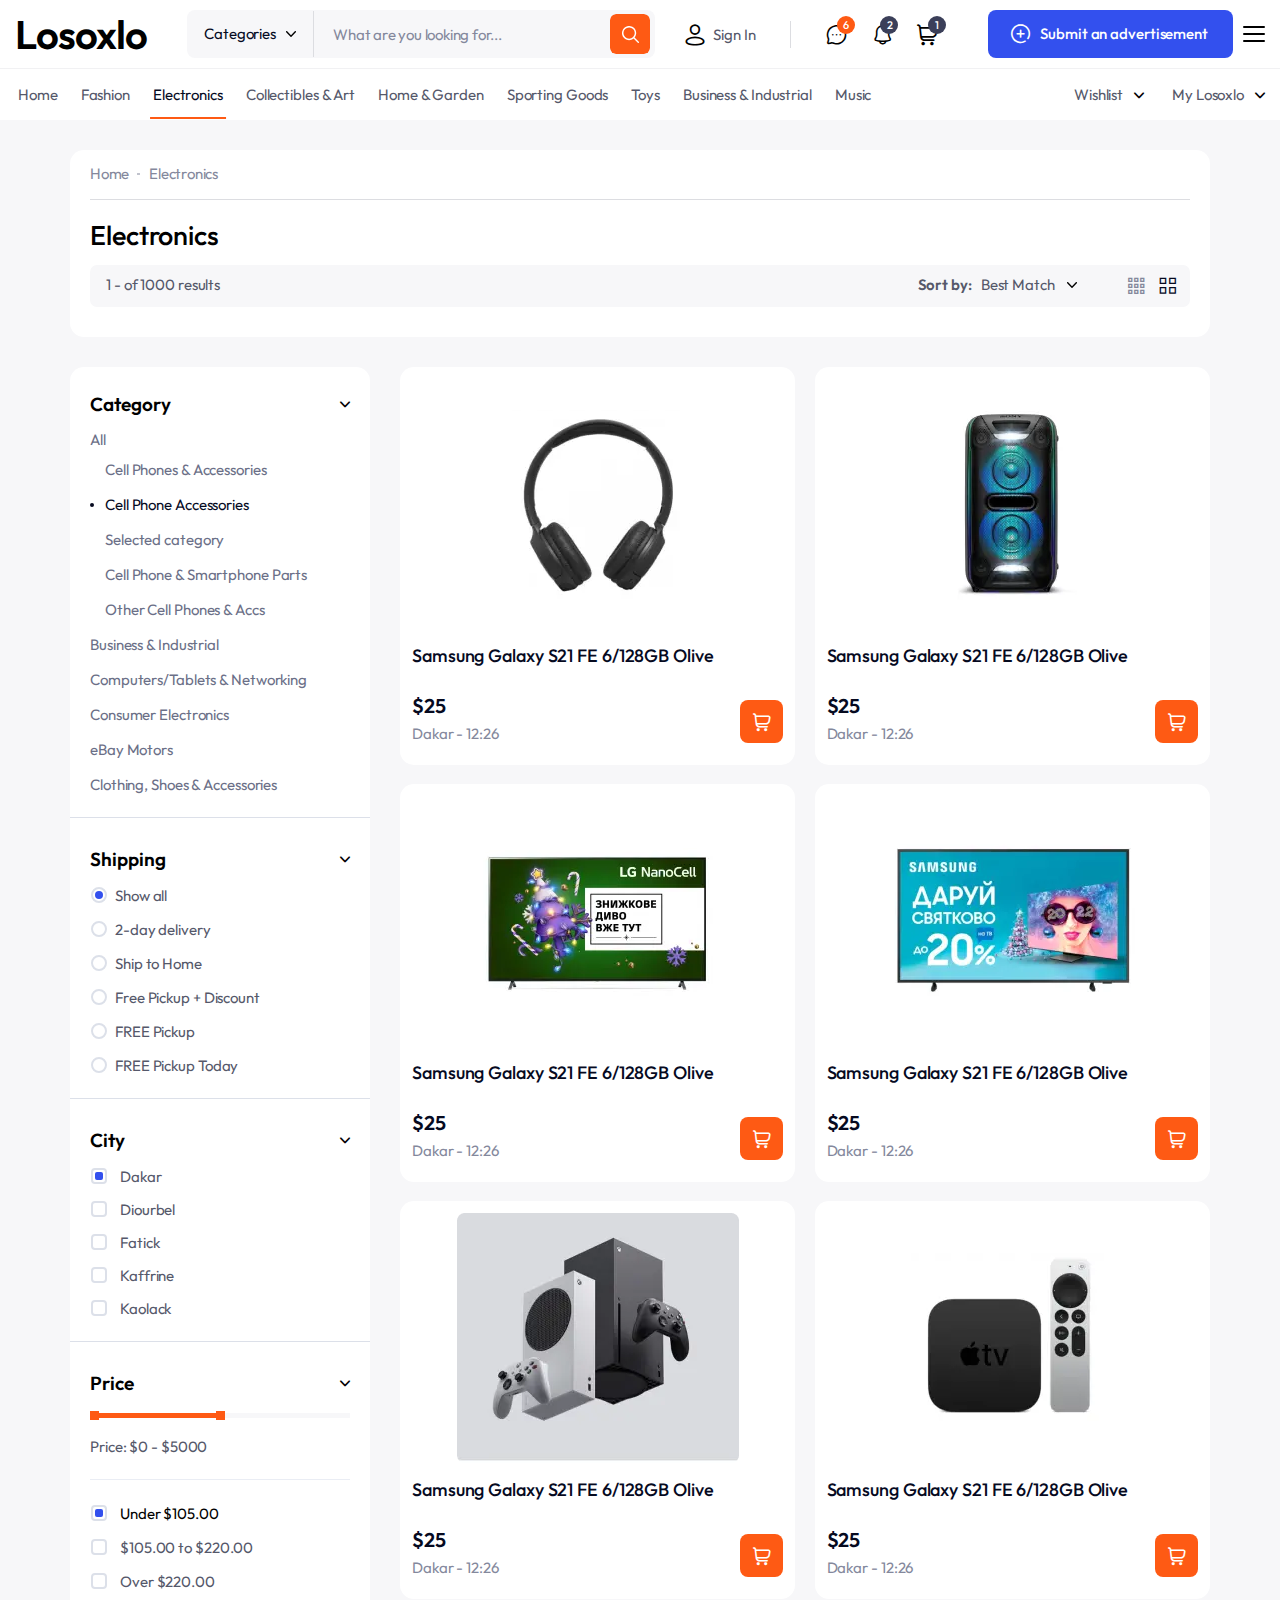
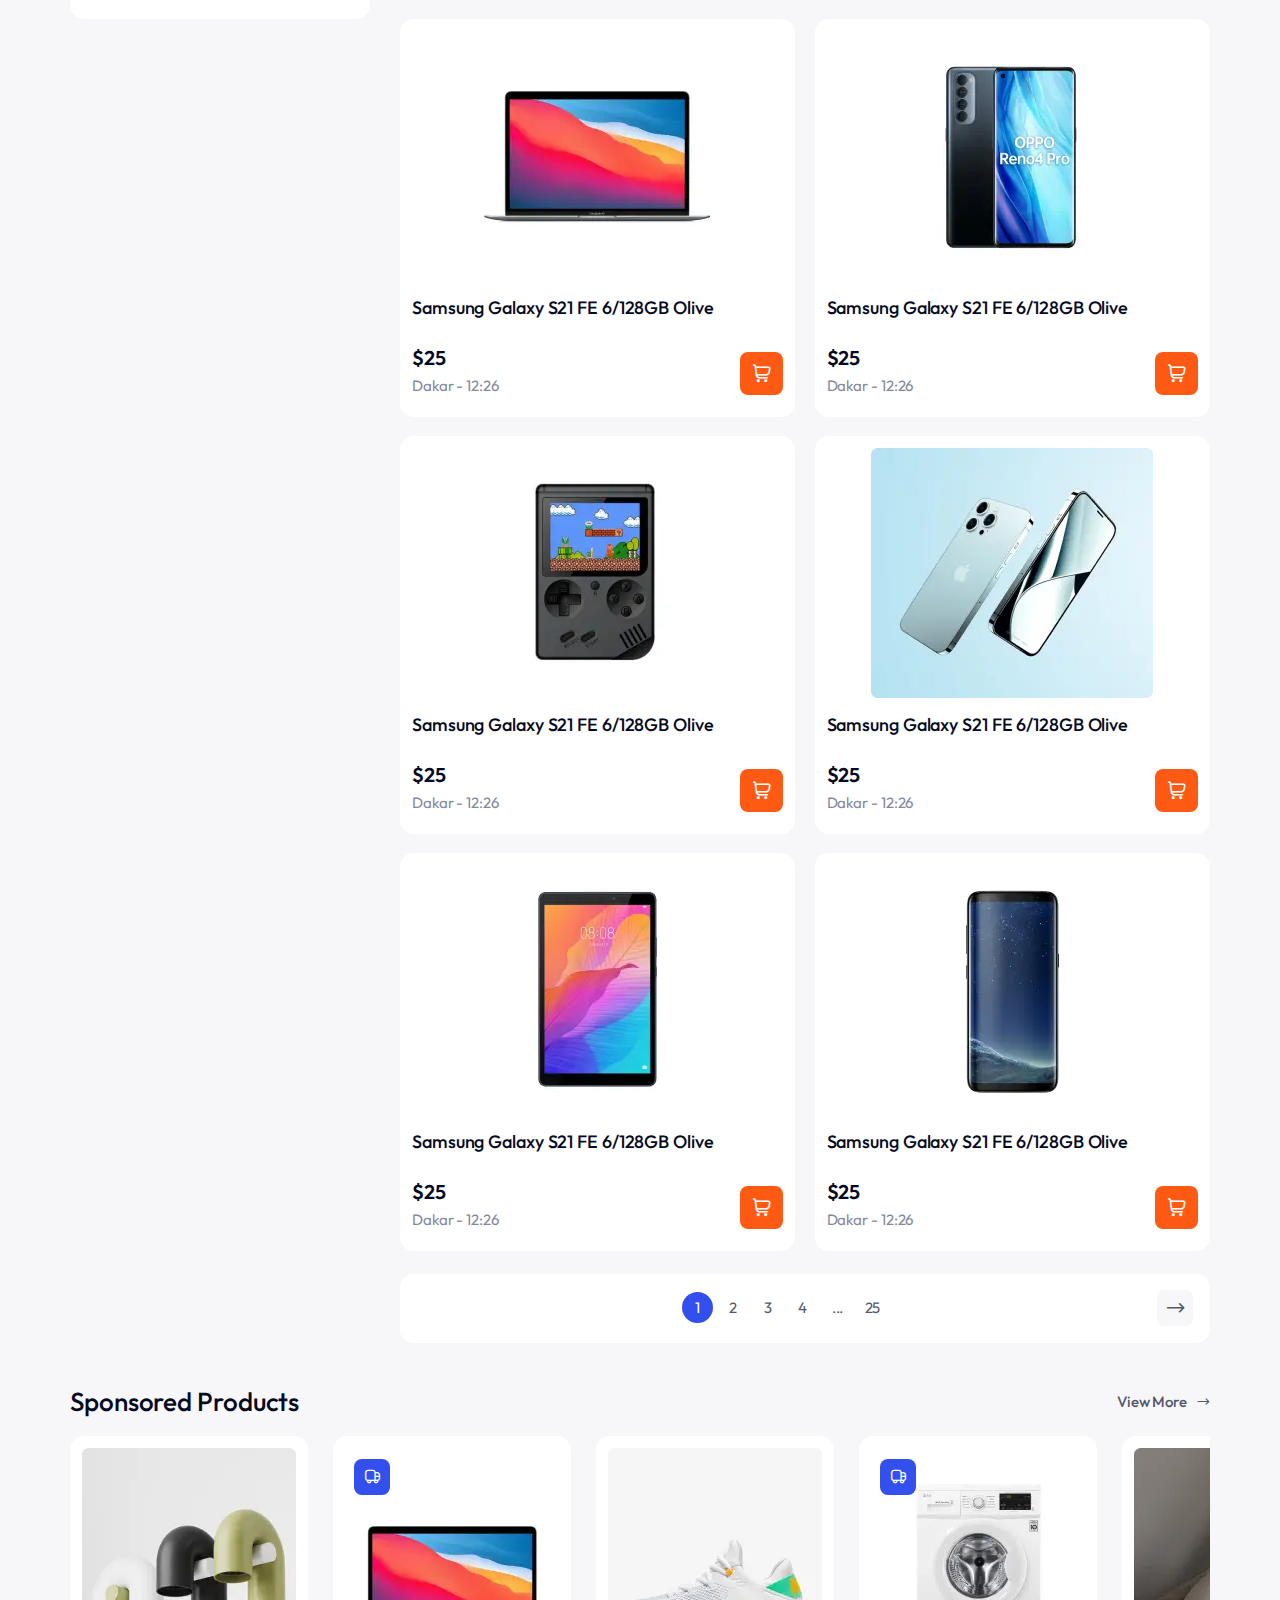
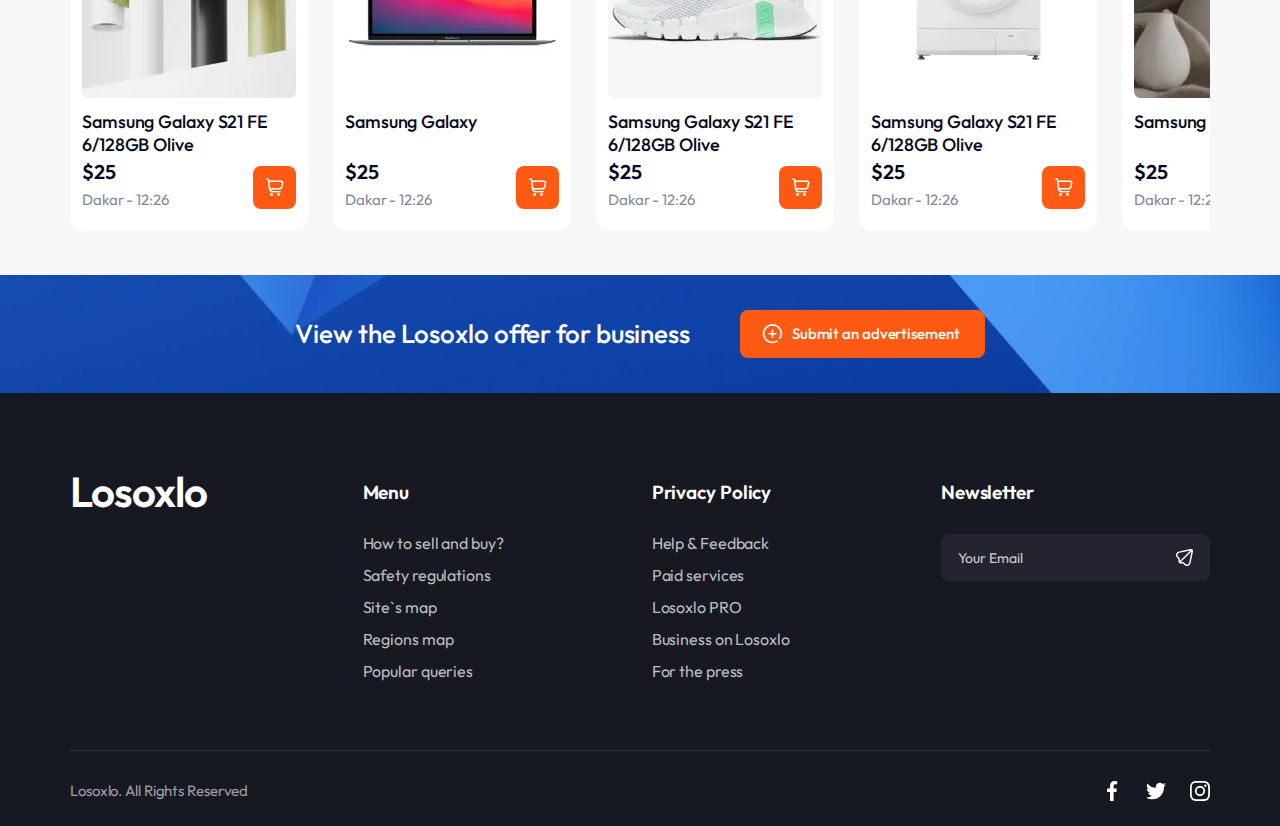
==== commit 14e0fbd1: "0702/1233" ====
--- a/category.html
+++ b/category.html
@@ -29,7 +29,7 @@
 
 			<!-- Logo -->
 			<div class="header__logo">
-				<a class="" href="#">Losoxlo</a>
+				<a href="/">Losoxlo</a>
 			</div>
 
 			<!-- Search -->
@@ -49,14 +49,11 @@
 					<input class="header__search-input" type="text" placeholder="What are you looking for...">
 					<select class="select header__search-location">
 						<option value="hide">All country</option>
-						<option value="">Home & Kitchen</option>
-						<option value="">Electronic Accessories</option>
-						<option value="">Sport & Apparel</option>
-						<option value="">Groceries & Pets</option>
-						<option value="">Vehicles & Accessories</option>
-						<option value="">Tools & Hardware</option>
-						<option value="">TV, audio & video</option>
-						<option value="">Apparel</option>
+						<option value="">Dakar</option>
+						<option value="">Diourbel</option>
+						<option value="">Fatick</option>
+						<option value="">Kaffrine</option>
+						<option value="">Kaolack</option>
 					</select>
 					<input class="header__search-btn" type="submit" value="Search">
 				</form>
@@ -90,6 +87,20 @@
 				<span>Submit an advertisement</span>
 			</div>
 
+			<!-- Card burger -->
+<div class="burger">
+	<div class="burger__toggle">
+		<div class="burger__main">
+			<span></span>
+			<span></span>
+			<span></span>
+		</div>
+		<div class="burger__cross">
+			<span></span>
+			<span></span>
+		</div>
+	</div>
+</div><!-- Card burger -->
 		</div>
 
 		<div class="header__line"></div>
@@ -101,35 +112,37 @@
 			<nav class="header__nav">
 
 				<!-- Header menu -->
-				<ul class="header__menu">
-					<li>
-						<a href="#">Home</a>
-					</li>
-					<li>
-						<a href="#">Fashion</a>
-					</li>
-					<li>
-						<a class="is-active" href="#">Electronics</a>
-					</li>
-					<li>
-						<a href="#">Collectibles & Art</a>
-					</li>
-					<li>
-						<a href="#">Home & Garden</a>
-					</li>
-					<li>
-						<a href="#">Sporting Goods</a>
-					</li>
-					<li>
-						<a href="#">Toys</a>
-					</li>
-					<li>
-						<a href="#">Business & Industrial</a>
-					</li>
-					<li>
-						<a href="#">Music</a>
-					</li>
-				</ul>
+				<div class="header__menu-wrap">
+					<ul class="header__menu">
+						<li>
+							<a href="#">Home</a>
+						</li>
+						<li>
+							<a href="#">Fashion</a>
+						</li>
+						<li>
+							<a class="is-active" href="#">Electronics</a>
+						</li>
+						<li>
+							<a href="#">Collectibles & Art</a>
+						</li>
+						<li>
+							<a href="#">Home & Garden</a>
+						</li>
+						<li>
+							<a href="#">Sporting Goods</a>
+						</li>
+						<li>
+							<a href="#">Toys</a>
+						</li>
+						<li>
+							<a href="#">Business & Industrial</a>
+						</li>
+						<li>
+							<a href="#">Music</a>
+						</li>
+					</ul>
+				</div>
 
 				<!-- Header bottom actions -->
 				<div class="header__bottom-actions">
@@ -152,7 +165,69 @@
 	</div>
 </header>
 
-
+<!-- Mobile menu -->
+<div class="mobile-menu">
+	<div class="box"></div>
+	<div class="mobile-menu__inner">
+		<ul class="mobile-menu__list">
+			<li>
+				<a href="#">Fashion</a>
+			</li>
+			<li>
+				<a href="#">Electronics</a>
+			</li>
+			<li>
+				<a href="#">Collectibles &amp; Art</a>
+			</li>
+			<li>
+				<a href="#">Home &amp; Garden</a>
+			</li>
+			<li>
+				<a href="#">Sporting Goods</a>
+			</li>
+			<li>
+				<a href="#">Toys</a>
+			</li>
+			<li>
+				<a href="#">Business &amp; Industrial</a>
+			</li>
+			<li>
+				<a href="#">Music</a>
+			</li>
+		</ul>
+		<ul class="mobile-menu__actions">
+			<li>
+				<a href="#">
+					<i class="i-sign"></i>
+					<span>My Account</span>
+				</a>
+			</li>
+			<li>
+				<a href="#">
+					<i class="i-chat"></i>
+					<span>Messages</span>
+				</a>
+			</li>
+			<li>
+				<a href="#">
+					<i class="i-notification"></i>
+					<span>Notifications</span>
+				</a>
+			</li>
+			<li>
+				<a href="#">
+					<i class="i-heart"></i>
+					<span>Wish List</span>
+				</a>
+			</li>
+		</ul>
+		<!-- Submit an advertisement -->
+		<div class="announcement-btn" role="button">
+			<i class="i-plus-rounded"></i>
+			<span>Submit an advertisement</span>
+		</div>
+	</div>
+</div>
 
 		<div class="container">
 
@@ -450,268 +525,268 @@
 								<div class="shop-item__wishlist" role="button">
 									<i class="i-heart"></i>
 								</div>
-								<a href="#">
+								<div>
 									<img class="shop-item__img" src="img/shop-categories/electronics/1.webp" alt="Item">
-								</a>
-								<span class="shop-item__name">
-									Samsung Galaxy S21 FE 6/128GB Olive
-								</span>
-								<span class="shop-item__price">
-									$25
-								</span>
-								<div class="shop-item__info">
-									<span class="shop-item__location">Dakar</span>
-									-
-									<span class="shop-item__time">12:26</span>
-								</div>
-								<div class="shop-item__cart" role="button">
-									<i class="i-shopping-cart"></i>
-									<span>Buy</span>
-								</div>
-							</div>
-							<div class="shop-item">
-								<div class="shop-item__wishlist" role="button">
-									<i class="i-heart"></i>
-								</div>
-								<a href="#">
+								</div>
+								<a class="shop-item__name" href="#">
+									Samsung Galaxy S21 FE 6/128GB Olive
+								</a>
+								<span class="shop-item__price">
+									$25
+								</span>
+								<div class="shop-item__info">
+									<span class="shop-item__location">Dakar</span>
+									-
+									<span class="shop-item__time">12:26</span>
+								</div>
+								<div class="shop-item__cart" role="button">
+									<i class="i-shopping-cart"></i>
+									<span>Buy</span>
+								</div>
+							</div>
+							<div class="shop-item">
+								<div class="shop-item__wishlist" role="button">
+									<i class="i-heart"></i>
+								</div>
+								<div>
 									<img class="shop-item__img" src="img/shop-categories/electronics/3.webp" alt="Item">
-								</a>
-								<span class="shop-item__name">
-									Samsung Galaxy S21 FE 6/128GB Olive
-								</span>
-								<span class="shop-item__price">
-									$25
-								</span>
-								<div class="shop-item__info">
-									<span class="shop-item__location">Dakar</span>
-									-
-									<span class="shop-item__time">12:26</span>
-								</div>
-								<div class="shop-item__cart" role="button">
-									<i class="i-shopping-cart"></i>
-									<span>Buy</span>
-								</div>
-							</div>
-							<div class="shop-item">
-								<div class="shop-item__wishlist" role="button">
-									<i class="i-heart"></i>
-								</div>
-								<a href="#">
+								</div>
+								<a href="#" class="shop-item__name">
+									Samsung Galaxy S21 FE 6/128GB Olive
+								</a>
+								<span class="shop-item__price">
+									$25
+								</span>
+								<div class="shop-item__info">
+									<span class="shop-item__location">Dakar</span>
+									-
+									<span class="shop-item__time">12:26</span>
+								</div>
+								<div class="shop-item__cart" role="button">
+									<i class="i-shopping-cart"></i>
+									<span>Buy</span>
+								</div>
+							</div>
+							<div class="shop-item">
+								<div class="shop-item__wishlist" role="button">
+									<i class="i-heart"></i>
+								</div>
+								<div>
 									<img class="shop-item__img" src="img/shop-categories/electronics/2.webp" alt="Item">
-								</a>
-								<span class="shop-item__name">
-									Samsung Galaxy S21 FE 6/128GB Olive
-								</span>
-								<span class="shop-item__price">
-									$25
-								</span>
-								<div class="shop-item__info">
-									<span class="shop-item__location">Dakar</span>
-									-
-									<span class="shop-item__time">12:26</span>
-								</div>
-								<div class="shop-item__cart" role="button">
-									<i class="i-shopping-cart"></i>
-									<span>Buy</span>
-								</div>
-							</div>
-							<div class="shop-item">
-								<div class="shop-item__wishlist" role="button">
-									<i class="i-heart"></i>
-								</div>
-								<a href="#">
+								</div>
+								<a href="#" class="shop-item__name">
+									Samsung Galaxy S21 FE 6/128GB Olive
+								</a>
+								<span class="shop-item__price">
+									$25
+								</span>
+								<div class="shop-item__info">
+									<span class="shop-item__location">Dakar</span>
+									-
+									<span class="shop-item__time">12:26</span>
+								</div>
+								<div class="shop-item__cart" role="button">
+									<i class="i-shopping-cart"></i>
+									<span>Buy</span>
+								</div>
+							</div>
+							<div class="shop-item">
+								<div class="shop-item__wishlist" role="button">
+									<i class="i-heart"></i>
+								</div>
+								<div>
 									<img class="shop-item__img" src="img/shop-categories/electronics/4.webp" alt="Item">
-								</a>
-								<span class="shop-item__name">
-									Samsung Galaxy S21 FE 6/128GB Olive
-								</span>
-								<span class="shop-item__price">
-									$25
-								</span>
-								<div class="shop-item__info">
-									<span class="shop-item__location">Dakar</span>
-									-
-									<span class="shop-item__time">12:26</span>
-								</div>
-								<div class="shop-item__cart" role="button">
-									<i class="i-shopping-cart"></i>
-									<span>Buy</span>
-								</div>
-							</div>
-							<div class="shop-item">
-								<div class="shop-item__wishlist" role="button">
-									<i class="i-heart"></i>
-								</div>
-								<a href="#">
+								</div>
+								<a href="#" class="shop-item__name">
+									Samsung Galaxy S21 FE 6/128GB Olive
+								</a>
+								<span class="shop-item__price">
+									$25
+								</span>
+								<div class="shop-item__info">
+									<span class="shop-item__location">Dakar</span>
+									-
+									<span class="shop-item__time">12:26</span>
+								</div>
+								<div class="shop-item__cart" role="button">
+									<i class="i-shopping-cart"></i>
+									<span>Buy</span>
+								</div>
+							</div>
+							<div class="shop-item">
+								<div class="shop-item__wishlist" role="button">
+									<i class="i-heart"></i>
+								</div>
+								<div>
 									<img class="shop-item__img" src="img/shop-categories/electronics/5.webp" alt="Item">
-								</a>
-								<span class="shop-item__name">
-									Samsung Galaxy S21 FE 6/128GB Olive
-								</span>
-								<span class="shop-item__price">
-									$25
-								</span>
-								<div class="shop-item__info">
-									<span class="shop-item__location">Dakar</span>
-									-
-									<span class="shop-item__time">12:26</span>
-								</div>
-								<div class="shop-item__cart" role="button">
-									<i class="i-shopping-cart"></i>
-									<span>Buy</span>
-								</div>
-							</div>
-							<div class="shop-item">
-								<div class="shop-item__wishlist" role="button">
-									<i class="i-heart"></i>
-								</div>
-								<a href="#">
+								</div>
+								<a href="#" class="shop-item__name">
+									Samsung Galaxy S21 FE 6/128GB Olive
+								</a>
+								<span class="shop-item__price">
+									$25
+								</span>
+								<div class="shop-item__info">
+									<span class="shop-item__location">Dakar</span>
+									-
+									<span class="shop-item__time">12:26</span>
+								</div>
+								<div class="shop-item__cart" role="button">
+									<i class="i-shopping-cart"></i>
+									<span>Buy</span>
+								</div>
+							</div>
+							<div class="shop-item">
+								<div class="shop-item__wishlist" role="button">
+									<i class="i-heart"></i>
+								</div>
+								<div>
 									<img class="shop-item__img" src="img/shop-categories/electronics/6.webp" alt="Item">
-								</a>
-								<span class="shop-item__name">
-									Samsung Galaxy S21 FE 6/128GB Olive
-								</span>
-								<span class="shop-item__price">
-									$25
-								</span>
-								<div class="shop-item__info">
-									<span class="shop-item__location">Dakar</span>
-									-
-									<span class="shop-item__time">12:26</span>
-								</div>
-								<div class="shop-item__cart" role="button">
-									<i class="i-shopping-cart"></i>
-									<span>Buy</span>
-								</div>
-							</div>
-							<div class="shop-item">
-								<div class="shop-item__wishlist" role="button">
-									<i class="i-heart"></i>
-								</div>
-								<a href="#">
+								</div>
+								<a href="#" class="shop-item__name">
+									Samsung Galaxy S21 FE 6/128GB Olive
+								</a>
+								<span class="shop-item__price">
+									$25
+								</span>
+								<div class="shop-item__info">
+									<span class="shop-item__location">Dakar</span>
+									-
+									<span class="shop-item__time">12:26</span>
+								</div>
+								<div class="shop-item__cart" role="button">
+									<i class="i-shopping-cart"></i>
+									<span>Buy</span>
+								</div>
+							</div>
+							<div class="shop-item">
+								<div class="shop-item__wishlist" role="button">
+									<i class="i-heart"></i>
+								</div>
+								<div>
 									<img class="shop-item__img" src="img/shop-categories/electronics/7.webp" alt="Item">
-								</a>
-								<span class="shop-item__name">
-									Samsung Galaxy S21 FE 6/128GB Olive
-								</span>
-								<span class="shop-item__price">
-									$25
-								</span>
-								<div class="shop-item__info">
-									<span class="shop-item__location">Dakar</span>
-									-
-									<span class="shop-item__time">12:26</span>
-								</div>
-								<div class="shop-item__cart" role="button">
-									<i class="i-shopping-cart"></i>
-									<span>Buy</span>
-								</div>
-							</div>
-							<div class="shop-item">
-								<div class="shop-item__wishlist" role="button">
-									<i class="i-heart"></i>
-								</div>
-								<a href="#">
+								</div>
+								<a href="#" class="shop-item__name">
+									Samsung Galaxy S21 FE 6/128GB Olive
+								</a>
+								<span class="shop-item__price">
+									$25
+								</span>
+								<div class="shop-item__info">
+									<span class="shop-item__location">Dakar</span>
+									-
+									<span class="shop-item__time">12:26</span>
+								</div>
+								<div class="shop-item__cart" role="button">
+									<i class="i-shopping-cart"></i>
+									<span>Buy</span>
+								</div>
+							</div>
+							<div class="shop-item">
+								<div class="shop-item__wishlist" role="button">
+									<i class="i-heart"></i>
+								</div>
+								<div>
 									<img class="shop-item__img" src="img/shop-categories/electronics/8.webp" alt="Item">
-								</a>
-								<span class="shop-item__name">
-									Samsung Galaxy S21 FE 6/128GB Olive
-								</span>
-								<span class="shop-item__price">
-									$25
-								</span>
-								<div class="shop-item__info">
-									<span class="shop-item__location">Dakar</span>
-									-
-									<span class="shop-item__time">12:26</span>
-								</div>
-								<div class="shop-item__cart" role="button">
-									<i class="i-shopping-cart"></i>
-									<span>Buy</span>
-								</div>
-							</div>
-							<div class="shop-item">
-								<div class="shop-item__wishlist" role="button">
-									<i class="i-heart"></i>
-								</div>
-								<a href="#">
+								</div>
+								<a href="#" class="shop-item__name">
+									Samsung Galaxy S21 FE 6/128GB Olive
+								</a>
+								<span class="shop-item__price">
+									$25
+								</span>
+								<div class="shop-item__info">
+									<span class="shop-item__location">Dakar</span>
+									-
+									<span class="shop-item__time">12:26</span>
+								</div>
+								<div class="shop-item__cart" role="button">
+									<i class="i-shopping-cart"></i>
+									<span>Buy</span>
+								</div>
+							</div>
+							<div class="shop-item">
+								<div class="shop-item__wishlist" role="button">
+									<i class="i-heart"></i>
+								</div>
+								<div>
 									<img class="shop-item__img" src="img/shop-categories/electronics/9.webp" alt="Item">
-								</a>
-								<span class="shop-item__name">
-									Samsung Galaxy S21 FE 6/128GB Olive
-								</span>
-								<span class="shop-item__price">
-									$25
-								</span>
-								<div class="shop-item__info">
-									<span class="shop-item__location">Dakar</span>
-									-
-									<span class="shop-item__time">12:26</span>
-								</div>
-								<div class="shop-item__cart" role="button">
-									<i class="i-shopping-cart"></i>
-									<span>Buy</span>
-								</div>
-							</div>
-							<div class="shop-item">
-								<div class="shop-item__wishlist" role="button">
-									<i class="i-heart"></i>
-								</div>
-								<a href="#">
+								</div>
+								<a href="#" class="shop-item__name">
+									Samsung Galaxy S21 FE 6/128GB Olive
+								</a>
+								<span class="shop-item__price">
+									$25
+								</span>
+								<div class="shop-item__info">
+									<span class="shop-item__location">Dakar</span>
+									-
+									<span class="shop-item__time">12:26</span>
+								</div>
+								<div class="shop-item__cart" role="button">
+									<i class="i-shopping-cart"></i>
+									<span>Buy</span>
+								</div>
+							</div>
+							<div class="shop-item">
+								<div class="shop-item__wishlist" role="button">
+									<i class="i-heart"></i>
+								</div>
+								<div>
 									<img class="shop-item__img" src="img/shop-categories/electronics/10.webp"
 										alt="Item">
-								</a>
-								<span class="shop-item__name">
-									Samsung Galaxy S21 FE 6/128GB Olive
-								</span>
-								<span class="shop-item__price">
-									$25
-								</span>
-								<div class="shop-item__info">
-									<span class="shop-item__location">Dakar</span>
-									-
-									<span class="shop-item__time">12:26</span>
-								</div>
-								<div class="shop-item__cart" role="button">
-									<i class="i-shopping-cart"></i>
-									<span>Buy</span>
-								</div>
-							</div>
-							<div class="shop-item">
-								<div class="shop-item__wishlist" role="button">
-									<i class="i-heart"></i>
-								</div>
-								<a href="#">
+								</div>
+								<a href="#" class="shop-item__name">
+									Samsung Galaxy S21 FE 6/128GB Olive
+								</a>
+								<span class="shop-item__price">
+									$25
+								</span>
+								<div class="shop-item__info">
+									<span class="shop-item__location">Dakar</span>
+									-
+									<span class="shop-item__time">12:26</span>
+								</div>
+								<div class="shop-item__cart" role="button">
+									<i class="i-shopping-cart"></i>
+									<span>Buy</span>
+								</div>
+							</div>
+							<div class="shop-item">
+								<div class="shop-item__wishlist" role="button">
+									<i class="i-heart"></i>
+								</div>
+								<div>
 									<img class="shop-item__img" src="img/shop-categories/electronics/11.webp"
 										alt="Item">
-								</a>
-								<span class="shop-item__name">
-									Samsung Galaxy S21 FE 6/128GB Olive
-								</span>
-								<span class="shop-item__price">
-									$25
-								</span>
-								<div class="shop-item__info">
-									<span class="shop-item__location">Dakar</span>
-									-
-									<span class="shop-item__time">12:26</span>
-								</div>
-								<div class="shop-item__cart" role="button">
-									<i class="i-shopping-cart"></i>
-									<span>Buy</span>
-								</div>
-							</div>
-							<div class="shop-item">
-								<div class="shop-item__wishlist" role="button">
-									<i class="i-heart"></i>
-								</div>
-								<a href="#">
+								</div>
+								<a href="#" class="shop-item__name">
+									Samsung Galaxy S21 FE 6/128GB Olive
+								</a>
+								<span class="shop-item__price">
+									$25
+								</span>
+								<div class="shop-item__info">
+									<span class="shop-item__location">Dakar</span>
+									-
+									<span class="shop-item__time">12:26</span>
+								</div>
+								<div class="shop-item__cart" role="button">
+									<i class="i-shopping-cart"></i>
+									<span>Buy</span>
+								</div>
+							</div>
+							<div class="shop-item">
+								<div class="shop-item__wishlist" role="button">
+									<i class="i-heart"></i>
+								</div>
+								<div>
 									<img class="shop-item__img" src="img/shop-categories/electronics/12.webp"
 										alt="Item">
-								</a>
-								<span class="shop-item__name">
-									Samsung Galaxy S21 FE 6/128GB Olive
-								</span>
+								</div>
+								<a href="#" class="shop-item__name">
+									Samsung Galaxy S21 FE 6/128GB Olive
+								</a>
 								<span class="shop-item__price">
 									$25
 								</span>
@@ -775,12 +850,12 @@
 								<div class="shop-item__wishlist" role="button">
 									<i class="i-heart"></i>
 								</div>
-								<a href="#">
-									<img class="shop-item__img" src="img/top-deals/1.webp" alt="Item">
-								</a>
-								<span class="shop-item__name">
-									Samsung Galaxy S21 FE 6/128GB Olive
-								</span>
+								<div class="shop-item__img">
+									<img src="img/top-deals/1.webp" alt="Item">
+								</div>
+								<a class="shop-item__name" href="#">
+									Samsung Galaxy S21 FE 6/128GB Olive
+								</a>
 								<span class="shop-item__price">
 									$25
 								</span>
@@ -803,12 +878,12 @@
 								<div class="shop-item__wishlist" role="button">
 									<i class="i-heart"></i>
 								</div>
-								<a href="#">
-									<img class="shop-item__img" src="img/top-deals/2.webp" alt="Item">
-								</a>
-								<span class="shop-item__name">
+								<div class="shop-item__img">
+									<img src="img/top-deals/2.webp" alt="Item">
+								</div>
+								<a class="shop-item__name" href="#">
 									Samsung Galaxy
-								</span>
+								</a>
 								<span class="shop-item__price">
 									$25
 								</span>
@@ -828,12 +903,12 @@
 								<div class="shop-item__wishlist" role="button">
 									<i class="i-heart"></i>
 								</div>
-								<a href="#">
-									<img class="shop-item__img" src="img/top-deals/3.webp" alt="Item">
-								</a>
-								<span class="shop-item__name">
-									Samsung Galaxy S21 FE 6/128GB Olive
-								</span>
+								<div class="shop-item__img">
+									<img src="img/top-deals/3.webp" alt="Item">
+								</div>
+								<a class="shop-item__name" href="#">
+									Samsung Galaxy S21 FE 6/128GB Olive
+								</a>
 								<span class="shop-item__price">
 									$25
 								</span>
@@ -856,12 +931,12 @@
 								<div class="delivery-box">
 									<i class="i-delivery-car"></i>
 								</div>
-								<a href="#">
-									<img class="shop-item__img" src="img/top-deals/4.webp" alt="Item">
-								</a>
-								<span class="shop-item__name">
-									Samsung Galaxy S21 FE 6/128GB Olive
-								</span>
+								<div class="shop-item__img">
+									<img src="img/top-deals/4.webp" alt="Item">
+								</div>
+								<a class="shop-item__name" href="#">
+									Samsung Galaxy S21 FE 6/128GB Olive
+								</a>
 								<span class="shop-item__price">
 									$25
 								</span>
@@ -881,12 +956,12 @@
 								<div class="shop-item__wishlist" role="button">
 									<i class="i-heart"></i>
 								</div>
-								<a href="#">
-									<img class="shop-item__img" src="img/top-deals/5.webp" alt="Item">
-								</a>
-								<span class="shop-item__name">
+								<div class="shop-item__img">
+									<img src="img/top-deals/5.webp" alt="Item">
+								</div>
+								<a class="shop-item__name" href="#">
 									Samsung 6/128GB Olive
-								</span>
+								</a>
 								<span class="shop-item__price">
 									$25
 								</span>
@@ -906,12 +981,12 @@
 								<div class="shop-item__wishlist" role="button">
 									<i class="i-heart"></i>
 								</div>
-								<a href="#">
-									<img class="shop-item__img" src="img/top-deals/1.webp" alt="Item">
-								</a>
-								<span class="shop-item__name">
+								<div class="shop-item__img">
+									<img src="img/top-deals/1.webp" alt="Item">
+								</div>
+								<a class="shop-item__name" href="#">
 									Samsung Galaxy S21 FE
-								</span>
+								</a>
 								<span class="shop-item__price">
 									$25
 								</span>
@@ -931,12 +1006,12 @@
 								<div class="shop-item__wishlist" role="button">
 									<i class="i-heart"></i>
 								</div>
-								<a href="#">
-									<img class="shop-item__img" src="img/top-deals/3.webp" alt="Item">
-								</a>
-								<span class="shop-item__name">
+								<div class="shop-item__img">
+									<img src="img/top-deals/3.webp" alt="Item">
+								</div>
+								<a class="shop-item__name" href="#">
 									Samsung Galaxy S21
-								</span>
+								</a>
 								<span class="shop-item__price">
 									$25
 								</span>
@@ -980,64 +1055,68 @@
 				<a href="#">Losoxlo</a>
 			</div>
 
-			<!-- Footer nav -->
-			<nav class="footer__nav">
-				<h4 class="footer__title">
-					Menu
-				</h4>
-				<ul class="footer__list">
-					<li>
-						<a href="#">How to sell and buy?</a>
-					</li>
-					<li>
-						<a href="#">Safety regulations</a>
-					</li>
-					<li>
-						<a href="#">Site`s map</a>
-					</li>
-					<li>
-						<a href="#">Regions map</a>
-					</li>
-					<li>
-						<a href="#">Popular queries</a>
-					</li>
-				</ul>
-			</nav>
-
-			<!-- Footer policy -->
-			<div class="footer__policy">
-				<h4 class="footer__title">
-					Privacy Policy
-				</h4>
-				<ul class="footer__list">
-					<li>
-						<a href="#">Help &amp; Feedback</a>
-					</li>
-					<li>
-						<a href="#">Paid services</a>
-					</li>
-					<li>
-						<a href="#">Losoxlo PRO</a>
-					</li>
-					<li>
-						<a href="#">Business on Losoxlo</a>
-					</li>
-					<li>
-						<a href="#">For the press</a>
-					</li>
-				</ul>
+			<div class="footer__inner-right">
+
+				<!-- Footer nav -->
+				<nav class="footer__nav">
+					<h4 class="footer__title">
+						Menu
+					</h4>
+					<ul class="footer__list">
+						<li>
+							<a href="#">How to sell and buy?</a>
+						</li>
+						<li>
+							<a href="#">Safety regulations</a>
+						</li>
+						<li>
+							<a href="#">Site`s map</a>
+						</li>
+						<li>
+							<a href="#">Regions map</a>
+						</li>
+						<li>
+							<a href="#">Popular queries</a>
+						</li>
+					</ul>
+				</nav>
+
+				<!-- Footer policy -->
+				<div class="footer__policy">
+					<h4 class="footer__title">
+						Privacy Policy
+					</h4>
+					<ul class="footer__list">
+						<li>
+							<a href="#">Help &amp; Feedback</a>
+						</li>
+						<li>
+							<a href="#">Paid services</a>
+						</li>
+						<li>
+							<a href="#">Losoxlo PRO</a>
+						</li>
+						<li>
+							<a href="#">Business on Losoxlo</a>
+						</li>
+						<li>
+							<a href="#">For the press</a>
+						</li>
+					</ul>
+				</div>
+
+				<!-- Footer newsletter -->
+				<div class="footer__newsletter">
+					<h4 class="footer__title">
+						Newsletter
+					</h4>
+					<form action="#">
+						<input type="text" placeholder="Your Email">
+						<input type="submit" value="">
+					</form>
+				</div>
 			</div>
 
-			<!-- Footer newsletter -->
-			<div class="footer__newsletter">
-				<h4 class="footer__title">
-					Newsletter
-				</h4>
-				<form action="#">
-					<input type="text" placeholder="Your Email">
-					<input type="submit" value="">
-				</form>
-			</div>
 		</div>
 
 		<!-- Footer bottom -->
--- a/css/style.css
+++ b/css/style.css
@@ -71,6 +71,12 @@
   color: var(--text-color);
   letter-spacing: var(--letter-spacing-1);
   background-color: #F7F7F9;
+}
+body.no-scroll {
+  position: fixed;
+  overflow: hidden;
+  height: 100vh;
+  width: 100%;
 }
 
 html,
@@ -140,6 +146,8 @@
   max-width: 100%;
   height: auto;
   display: block;
+  -o-object-fit: cover;
+  object-fit: cover;
 }
 
 input,
@@ -154,16 +162,22 @@
   border-radius: 0;
 }
 input::-moz-placeholder, textarea::-moz-placeholder {
+  font-weight: inherit;
+  font-family: inherit;
   transition: opacity 0.3s;
   -moz-transition: opacity 0.3s;
 }
 input:-ms-input-placeholder, textarea:-ms-input-placeholder {
+  font-weight: inherit;
+  font-family: inherit;
   -ms-transition: opacity 0.3s;
   transition: opacity 0.3s;
   -moz-transition: opacity 0.3s;
 }
 input::placeholder,
 textarea::placeholder {
+  font-weight: inherit;
+  font-family: inherit;
   transition: opacity 0.3s;
   -moz-transition: opacity 0.3s;
 }
@@ -299,7 +313,6 @@
 .select__options li {
   margin: 0;
   padding: 12px 17px;
-  color: #8D989D;
   transition: background-color 0.3s;
 }
 .select__options li:hover {
@@ -320,7 +333,6 @@
 .df-column {
   display: flex;
   flex-direction: column;
-  align-items: center;
 }
 
 .wrapper {
@@ -358,6 +370,7 @@
 .breadcrumbs ul {
   display: flex;
   flex-wrap: wrap;
+  row-gap: 3px;
 }
 .breadcrumbs__item {
   margin-right: 8px;
@@ -396,6 +409,7 @@
   transition: background-color var(--transition);
   font-weight: 500;
   line-height: 19px;
+  flex-shrink: 0;
 }
 .announcement-btn i {
   font-size: 19px;
@@ -455,16 +469,11 @@
   font-size: 8px;
 }
 
-/* Seller box */
-.seller-box {
-  padding-bottom: 35px;
-}
-
 /* Global box */
 .gl-box {
   background-color: #fff;
   border-radius: var(--border-radius-14);
-  padding: 25px;
+  padding: clamp(15px, 2vw, 25px);
 }
 
 /* Star rating */
@@ -597,6 +606,7 @@
 /* Seller box */
 .seller-box {
   padding-bottom: 35px;
+  width: clamp(330px, 22vw, 358px);
 }
 .seller-box__user {
   display: flex;
@@ -625,6 +635,8 @@
   color: var(--light-text-color);
   display: flex;
   margin-bottom: 5px;
+  gap: 3px;
+  align-items: flex-end;
 }
 .seller-box__verified {
   font-weight: 500;
@@ -738,6 +750,7 @@
   width: 100%;
 }
 .seller-box__contacts ul li:nth-child(3) a {
+  padding: 0 10px;
   width: 100%;
   height: 100%;
   background-color: var(--green);
@@ -751,6 +764,58 @@
   background-color: var(--hover-green);
 }
 
+/* Mobile menu */
+.mobile-menu {
+  background-color: #fff;
+  position: fixed;
+  top: 0;
+  left: 0;
+  width: 100%;
+  height: 100%;
+  padding: 149px 15px 55px;
+  display: none;
+  overflow-y: auto;
+}
+.mobile-menu__inner {
+  display: flex;
+  flex-direction: column;
+}
+.mobile-menu__list {
+  font-weight: 500;
+  font-size: 19px;
+  color: var(--title-color);
+  display: flex;
+  flex-direction: column;
+  gap: clamp(15px, 2vw, 25px);
+  padding: 0 0 29px 30px;
+  margin: 0 0 38px -30px;
+  border-bottom: 1px solid #F2F2F4;
+}
+.mobile-menu__actions {
+  font-size: 16px;
+  display: flex;
+  flex-direction: column;
+  gap: 15px;
+  margin-bottom: 40px;
+}
+.mobile-menu__actions a {
+  display: flex;
+  align-items: center;
+  gap: 9px;
+  font-size: 16px;
+}
+.mobile-menu__actions i {
+  font-size: 20px;
+  width: 20px;
+  height: 20px;
+  align-items: center;
+  justify-content: center;
+}
+.mobile-menu .announcement-btn {
+  max-width: 350px;
+  align-self: flex-start;
+}
+
 /* Burger css */
 .burger {
   cursor: pointer;
@@ -759,7 +824,8 @@
   align-items: center;
   width: 22px;
   height: 22px;
-  z-index: 10;
+  z-index: 1000;
+  position: relative;
 }
 .burger__main {
   position: absolute;
@@ -783,7 +849,6 @@
 }
 .burger__main span:nth-child(3) {
   transition-delay: 0.75s;
-  width: 17px;
 }
 .burger__toggle {
   width: 22px;
@@ -793,7 +858,7 @@
 }
 .burger__toggle span {
   position: relative;
-  background: #fff;
+  background: #000;
   border-radius: 2px;
   transition: 0.2s ease-in-out;
 }
@@ -866,17 +931,20 @@
   padding-bottom: 9px;
 }
 .header__logo {
+  position: relative;
+  z-index: 1000;
   font-weight: 600;
   font-size: 40px;
   line-height: 50px;
   letter-spacing: var(--letter-spacing-3);
   color: #000;
-  margin-right: clamp(50px, 10vw, 115px);
+  margin-right: clamp(20px, 6vw, 115px);
+  background-color: #fff;
 }
 .header__search {
   line-height: 19px;
   flex: 1 1 auto;
-  margin-right: clamp(50px, 8vw, 80px);
+  margin-right: clamp(30px, 5vw, 80px);
 }
 .header__search form {
   background-color: #F7F7F9;
@@ -897,24 +965,30 @@
 .header__search-input {
   color: var(--title-color);
   background-color: transparent;
-  padding: 0 clamp(15px, 2vw, 22px);
+  padding: 0 clamp(5px, 1.5vw, 22px);
   border-right: 1px solid #DCDDE1;
   height: 100%;
+  font-size: 15px;
+  line-height: 19px;
+  letter-spacing: -0.2px;
 }
 .header__search-input::-moz-placeholder {
   color: var(--light-text-color);
+  font-size: 15px;
   line-height: 19px;
-  letter-spacing: 0.5px;
+  letter-spacing: -0.2px;
 }
 .header__search-input:-ms-input-placeholder {
   color: var(--light-text-color);
+  font-size: 15px;
   line-height: 19px;
-  letter-spacing: 0.5px;
+  letter-spacing: -0.2px;
 }
 .header__search-input::placeholder {
   color: var(--light-text-color);
+  font-size: 15px;
   line-height: 19px;
-  letter-spacing: 0.5px;
+  letter-spacing: -0.2px;
 }
 .header__search-location {
   padding: 14px 38px 15px;
@@ -935,6 +1009,7 @@
   background-size: contain;
 }
 .header__search-btn {
+  font-size: 15px;
   padding: 0 30px 0 50px;
   height: 100%;
   background-color: var(--orange);
@@ -958,6 +1033,7 @@
   position: relative;
   padding-right: 35px;
   margin-right: 25px;
+  flex-shrink: 0;
 }
 .header__sign::after {
   position: absolute;
@@ -1016,11 +1092,16 @@
   display: flex;
   align-items: center;
   justify-content: space-between;
+  gap: 30px;
 }
 .header__menu {
   display: flex;
   align-items: center;
   gap: 17px;
+  white-space: nowrap;
+}
+.header__menu-wrap {
+  overflow-x: auto;
 }
 .header__menu a {
   padding: 18px 3px;
@@ -1054,6 +1135,7 @@
   display: flex;
   align-items: center;
   gap: 28px;
+  flex-shrink: 0;
 }
 .header__bottom-action {
   display: flex;
@@ -1076,13 +1158,14 @@
   display: flex;
   align-items: center;
   justify-content: center;
-  gap: 50px;
+  gap: clamp(20px, 4vw, 50px);
   margin-top: auto;
+  flex-wrap: wrap;
 }
 .pre-footer p {
   font-weight: 500;
   font-size: 26px;
-  line-height: 48px;
+  line-height: 28px;
 }
 
 /* Footer */
@@ -1093,10 +1176,19 @@
 }
 .footer__inner {
   display: grid;
+  grid-template: 1fr/1fr 3fr;
+  padding-bottom: 70px;
+  -moz-column-gap: 10px;
+  column-gap: 10px;
+  row-gap: 30px;
+  border-bottom: 1px solid #313340;
+}
+.footer__inner-right {
+  display: grid;
   grid-template-columns: repeat(auto-fit, minmax(200px, 1fr));
-  padding-bottom: 70px;
-  gap: clamp(10px, 2vw, 30px);
-  border-bottom: 1px solid #313340;
+  -moz-column-gap: 20px;
+  column-gap: 20px;
+  row-gap: 35px;
 }
 .footer__logo {
   font-weight: 600;
@@ -1349,10 +1441,10 @@
   display: flex;
   justify-content: center;
   gap: 20px;
-  bottom: 35px;
+  bottom: clamp(15px, 3vw, 35px);
 }
 .main-box__slider .swiper-pagination-bullet {
-  width: 100px;
+  width: clamp(30px, 6vw, 100px);
   height: 2px;
   background-color: #fff;
   border-radius: 0;
@@ -1372,7 +1464,7 @@
   display: inline-flex;
   flex-direction: column;
   justify-content: center;
-  padding-left: clamp(40px, 8vw, 94px);
+  padding-left: clamp(50px, 9vw, 94px);
 }
 .main-slider__content h3 {
   font-weight: 600;
@@ -1413,13 +1505,12 @@
   opacity: 1;
   transform: scale(1);
 }
-.shop-item a {
+.shop-item__img {
   display: flex;
   align-items: center;
   justify-content: center;
-}
-.shop-item__img {
   margin-bottom: 12px;
+  margin: 0 auto;
 }
 .shop-item__wishlist {
   position: absolute;
@@ -1515,6 +1606,7 @@
   align-items: center;
   justify-content: space-between;
   margin-bottom: 19px;
+  gap: 15px;
 }
 .slider--lg .shop-item__img {
   max-width: 214px;
@@ -1526,25 +1618,27 @@
 }
 .slider--md .swiper-slide {
   height: 195px;
+  width: 195px;
 }
 .slider--md .shop-item {
   padding: 20px;
   height: 155px;
   justify-content: flex-end;
 }
+.slider--md .shop-item:hover .shop-item__img {
+  transform: translateY(-5px);
+}
 .slider--md .shop-item__img {
   transition: transform 0.3s ease-in-out;
   margin-bottom: auto;
   max-width: 132px;
-}
-.slider--md .shop-item__img:hover {
-  transform: translateY(-5px);
 }
 .slider--md .shop-item__name {
   text-align: center;
   min-height: unset;
   margin-top: auto;
   margin-bottom: 0;
+  justify-content: center;
 }
 .slider--sm .swiper-slide {
   width: 238px;
@@ -1586,6 +1680,7 @@
   align-items: center;
   justify-content: space-between;
   margin-bottom: 19px;
+  gap: 15px;
 }
 .featured__content {
   display: grid;
@@ -1644,9 +1739,9 @@
   height: 100%;
 }
 .featured__item-img {
-  max-width: 116px;
+  width: 116px;
+  overflow: hidden;
   flex-shrink: 0;
-  overflow: hidden;
 }
 .featured__item-img img {
   transition: transform 0.3s;
@@ -1683,14 +1778,14 @@
   background-color: #fff;
   border-radius: var(--border-radius-14);
   padding: 23px 35px;
-  display: flex;
-  align-items: flex-start;
   gap: 15px;
-  justify-content: space-between;
+  display: grid;
+  grid-template-columns: repeat(auto-fit, minmax(150px, 1fr));
 }
 .popular__item {
   flex-direction: column;
   text-align: center;
+  align-items: center;
 }
 .popular__item:hover .popular__item-img img {
   transform: scale(1.1);
@@ -1731,8 +1826,8 @@
 }
 .trending__categories {
   display: grid;
-  grid-template-columns: repeat(auto-fit, minmax(150px, 1fr));
-  gap: 30px;
+  grid-template-columns: repeat(auto-fit, minmax(200px, 1fr));
+  gap: clamp(20px, 2.5vw, 30px);
 }
 .trending__category {
   border-top: 1px solid #DCDCDC;
@@ -1810,6 +1905,7 @@
   background-color: #F7F7F9;
   padding: 9px 14px 11px 16px;
   border-radius: 7px;
+  row-gap: 30px;
 }
 .shop-category__topbar .select__styled {
   padding: 0;
@@ -1850,7 +1946,7 @@
   display: grid;
   grid-template: 1fr/1fr 1fr;
   gap: 14px;
-  margin-left: clamp(30px, 5vw, 54px);
+  margin-left: clamp(15px, 4vw, 54px);
 }
 .shop-category__view i {
   width: 17px;
@@ -2108,8 +2204,9 @@
   margin-bottom: 30px;
   font-weight: 600;
   padding: 10px 20px;
-  border: #000;
+  border: 1px solid #DCE0E9;
   cursor: pointer;
+  color: var(--title-color);
 }
 .shop-category__items-inner {
   display: grid;
@@ -2184,7 +2281,7 @@
 }
 .item__inner {
   display: grid;
-  grid-template: 1fr/1fr 358px;
+  grid-template: 1fr/1fr auto;
   gap: 17px;
   margin-bottom: 43px;
   align-items: flex-start;
@@ -2193,11 +2290,6 @@
   display: flex;
   flex-direction: column;
   gap: 20px;
-}
-.item__box {
-  display: grid;
-  grid-template: 1fr/380px 1fr;
-  gap: 24px;
 }
 .item__gallery-big {
   min-height: clamp(260px, 70vw, 412px);
@@ -2285,6 +2377,9 @@
 }
 .item__box {
   padding-bottom: 28px;
+  display: grid;
+  grid-template: 1fr/380px 1fr;
+  gap: 24px;
 }
 .item__box-top {
   display: flex;
--- a/css/responsive.css
+++ b/css/responsive.css
@@ -1,8 +1,41 @@
 /* --- Laptop Landscape --- */
+@media only screen and (max-width: 1600px) {
+  /* Header */
+  .header__logo {
+    margin-right: 30px;
+  }
+  .header__search {
+    margin-right: 20px;
+  }
+  .header__search-btn {
+    font-size: 0;
+    padding: 0;
+    flex-shrink: 0;
+    background-position: center;
+    width: 50px;
+    height: 100%;
+  }
+}
 @media only screen and (max-width: 1366px) {
   /* Container */
   .container {
     max-width: 1170px;
+  }
+
+  /* Header */
+  .header__search form {
+    padding-right: 5px;
+  }
+  .header__search-btn {
+    width: 40px;
+    height: 40px;
+    border-radius: 6px;
+  }
+  .header__search-location {
+    display: none;
+  }
+  .header__search-input {
+    border-right: none;
   }
 }
 /* --- Tablets L --- */
@@ -11,6 +44,66 @@
   .container {
     max-width: clamp(940px, 95vw, 1100px);
   }
+
+  /* Header */
+  .header__top {
+    gap: 20px;
+  }
+  .header__sign {
+    margin: 0;
+    padding: 0;
+  }
+  .header__sign:after {
+    display: none;
+  }
+  .header__sign span {
+    display: none;
+  }
+  .header__bottom-actions {
+    display: none;
+  }
+  .header .announcement-btn {
+    display: none;
+  }
+  .header__actions {
+    margin: 0;
+  }
+  .header__actions-message, .header__actions-notifications {
+    display: none;
+  }
+
+  /* Mobile menu */
+  .mobile-menu {
+    display: block;
+    opacity: 1;
+    z-index: 999;
+    pointer-events: none;
+    transform: translateX(-200%);
+    transition: transform 0.5s ease-in;
+  }
+  .mobile-menu.is-active {
+    transform: translateX(0%);
+    pointer-events: all;
+  }
+
+  /* Footer */
+  .footer__inner {
+    grid-template: auto/1fr;
+  }
+
+  /* Item */
+  .item__box {
+    display: flex;
+    flex-direction: column;
+  }
+  .item__gallery-previews a {
+    width: 100%;
+  }
+
+  .shop-item__wishlist {
+    opacity: 1;
+    transform: scale(1);
+  }
 }
 /* --- Tablets M --- */
 @media only screen and (max-width: 992px) {
@@ -18,12 +111,194 @@
   .container {
     max-width: clamp(750px, 95vw, 950px);
   }
+
+  /* Main box */
+  .main-box {
+    display: grid;
+    grid-template: 1fr 1fr/1fr;
+  }
+  .main-box__nav {
+    padding: 15px;
+  }
+  .main-box__nav ul {
+    gap: 10px;
+  }
+  .main-box__slider {
+    background-color: #fff;
+  }
+  .main-box__slider .swiper-slide img {
+    width: 100%;
+  }
+
+  /* Featured */
+  .featured__left {
+    display: none;
+  }
+  .featured__content {
+    display: flex;
+    width: 100%;
+  }
+
+  /* Category */
+  .shop-category__main {
+    grid-template: 1fr/1fr;
+  }
+  .shop-category__items-filters {
+    display: inline-block;
+  }
+  .shop-category__sidebar {
+    position: absolute;
+    z-index: 99;
+    transform: translateX(-200%);
+    transition: transform 0.3s;
+    min-width: 275px;
+    box-shadow: 0 0 10px 0px rgba(0, 0, 0, 0.2);
+    overflow-y: auto;
+    max-height: 500px;
+    border-radius: 0;
+  }
+  .shop-category__sidebar.is-active {
+    transform: translateX(0);
+  }
+
+  /* Item */
+  .item__inner {
+    display: flex;
+    flex-direction: column;
+  }
+  .item__inner .seller-box {
+    width: 100%;
+  }
 }
 /* --- Mobile Phones L--- */
 @media only screen and (max-width: 768px) {
-  .container {
-    max-width: calc(100% - 20px);
+  /* Container */
+  .container {
+    padding: 0;
+    width: calc(100% - 20px);
+  }
+
+  /* Header */
+  .header__top {
+    display: grid;
+    grid-template: 1fr 1fr/1fr auto auto auto;
+  }
+  .header__search {
+    grid-row: 2;
+    grid-column: 1/5;
+    width: 100%;
+    margin: 0;
+  }
+
+  /* Featured */
+  .featured__content {
+    border: 1px solid #EAEDF4;
+  }
+  .featured ul {
+    grid-template: repeat(3, 1fr)/1fr;
+  }
+  .featured ul li + li {
+    border: 0;
+    border-top: 1px solid #EAEDF4;
+  }
+  .featured ul:first-child li {
+    border-right: 1px solid #EAEDF4;
+  }
+  .featured__right {
+    width: 100%;
+    grid-template: 1fr/1fr 1fr;
+  }
+
+  /* Popular */
+  .popular {
+    grid-template: auto/1fr;
+  }
+  .popular__item {
+    align-items: center;
+  }
+  .popular__box {
+    padding: 20px 15px;
+  }
+
+  /* Footer */
+  .footer {
+    padding-top: 45px;
+  }
+  .footer__inner {
+    padding-bottom: 45px;
+  }
+  .footer__title {
+    margin-bottom: 15px;
+  }
+
+  /* Main box */
+  .main-box__slider .swiper-button-next,
+.main-box__slider .swiper-button-prev {
+    display: none;
+  }
+
+  .main-slider__content {
+    padding-left: 20px;
   }
 }
 /* --- Mobile Phones M--- */
-/* --- Mobile Phones S--- */+@media only screen and (max-width: 575px) {
+  /* Container */
+  .container {
+    max-width: none;
+  }
+
+  /* Header */
+  .header__search-categories {
+    display: none;
+  }
+
+  /* Featured */
+  .featured__right {
+    grid-template: 1fr/1fr;
+  }
+  .featured ul:first-child {
+    border-right: 1px solid #EAEDF4;
+  }
+
+  /* Category */
+  .shop-category__header {
+    padding: 15px 10px;
+  }
+  .shop-category__topbar {
+    flex-wrap: wrap;
+    -moz-column-gap: 10px;
+    column-gap: 10px;
+  }
+  .shop-category__items-count {
+    margin-right: auto;
+  }
+  .shop-category__sort {
+    margin-left: 0;
+  }
+  .shop-category__sort .select__options {
+    left: -20px;
+    left: -40px;
+    top: 175%;
+  }
+  .shop-category__view {
+    display: none;
+  }
+
+  /* Pre-footer */
+  .pre-footer p {
+    text-align: center;
+  }
+
+  .trending__category {
+    border: 0;
+    padding-top: 5px;
+  }
+}
+/* --- Mobile Phones S--- */
+@media only screen and (max-width: 360px) {
+  /* Category */
+  .shop-category__header {
+    padding: 15px 10px;
+  }
+}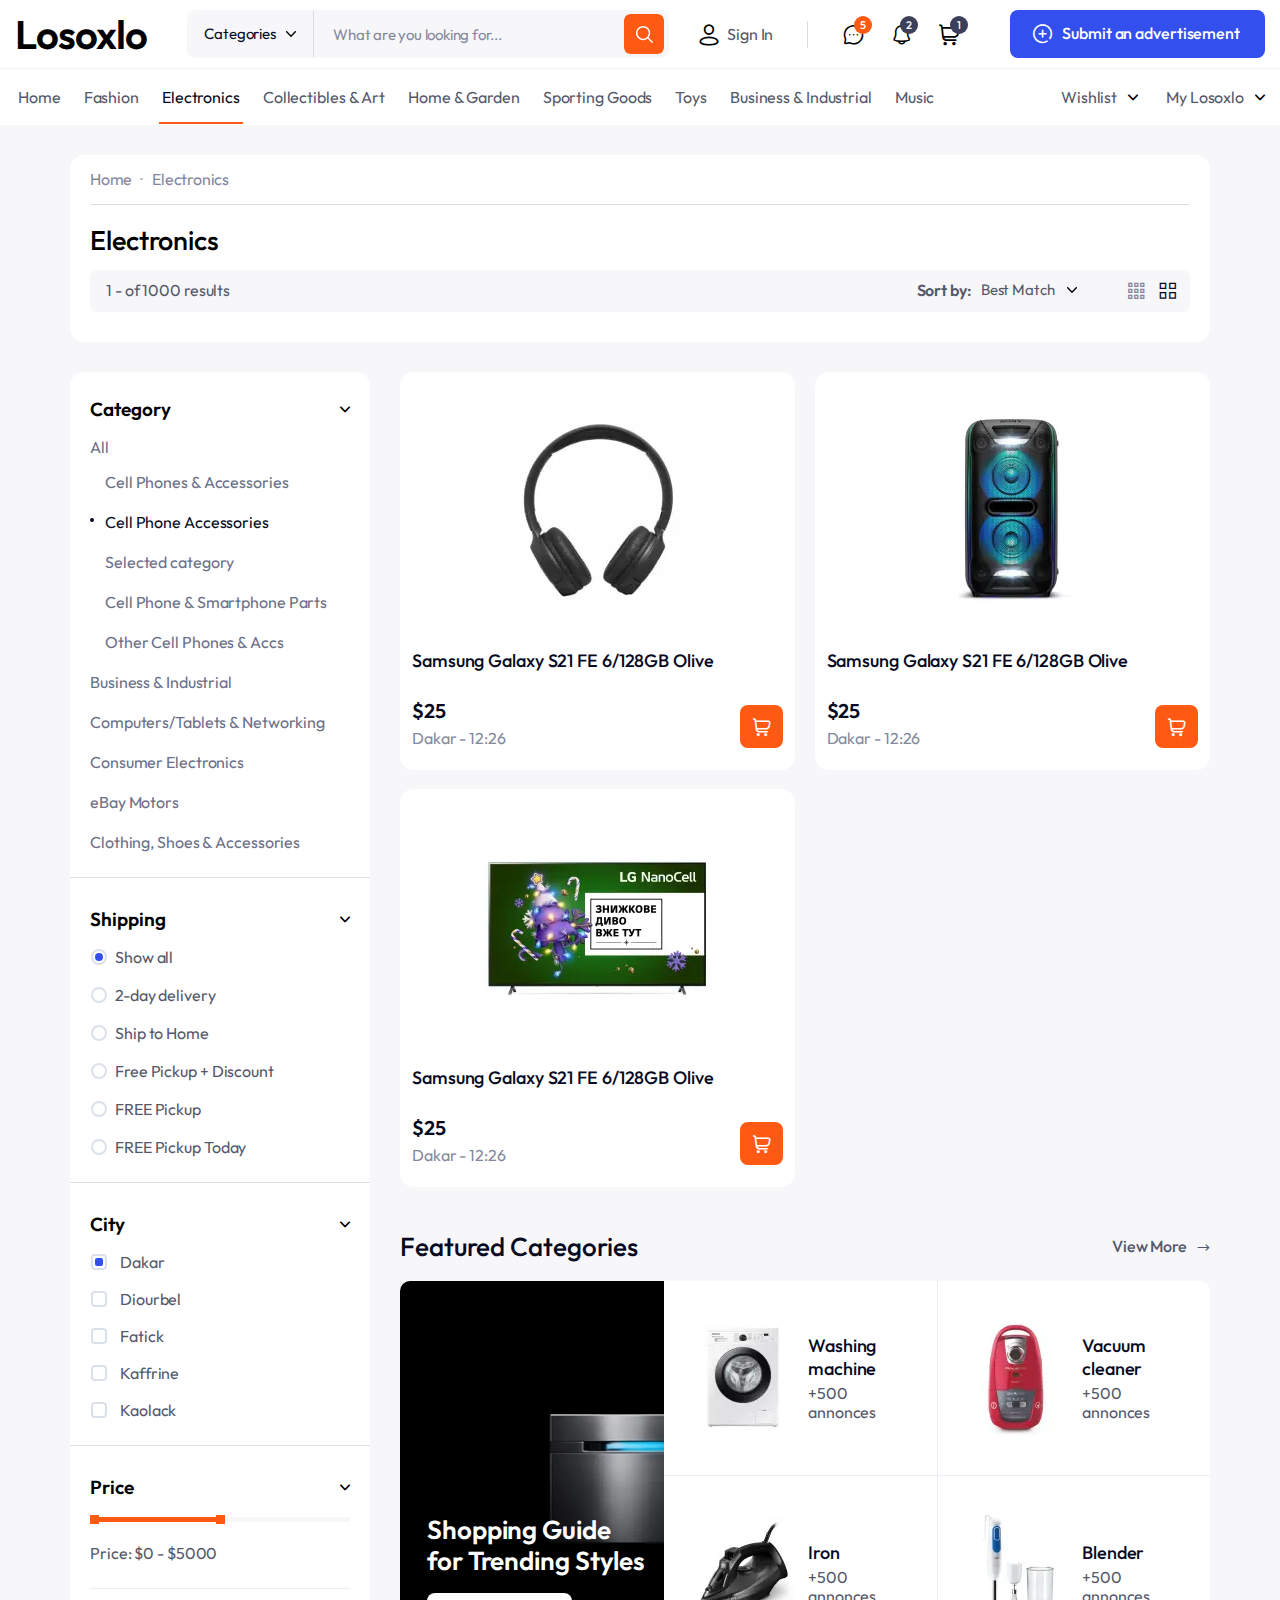
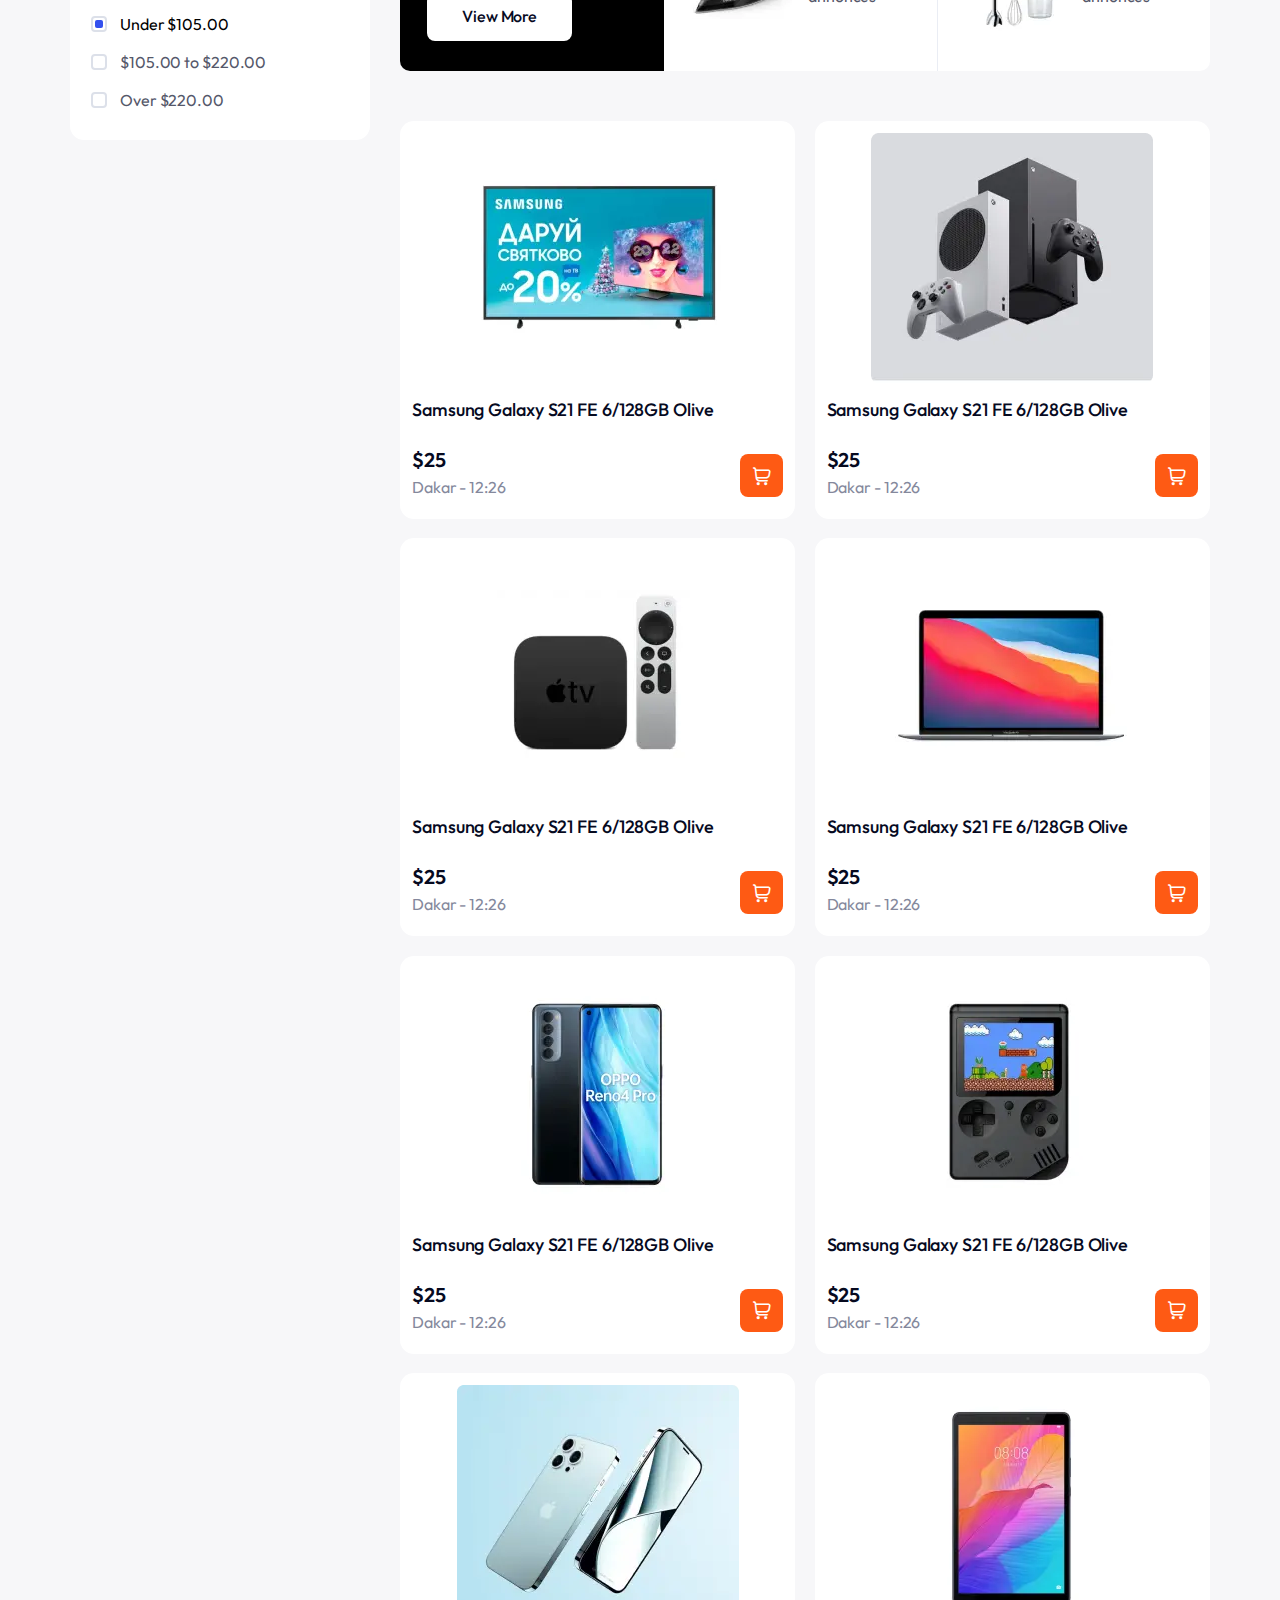
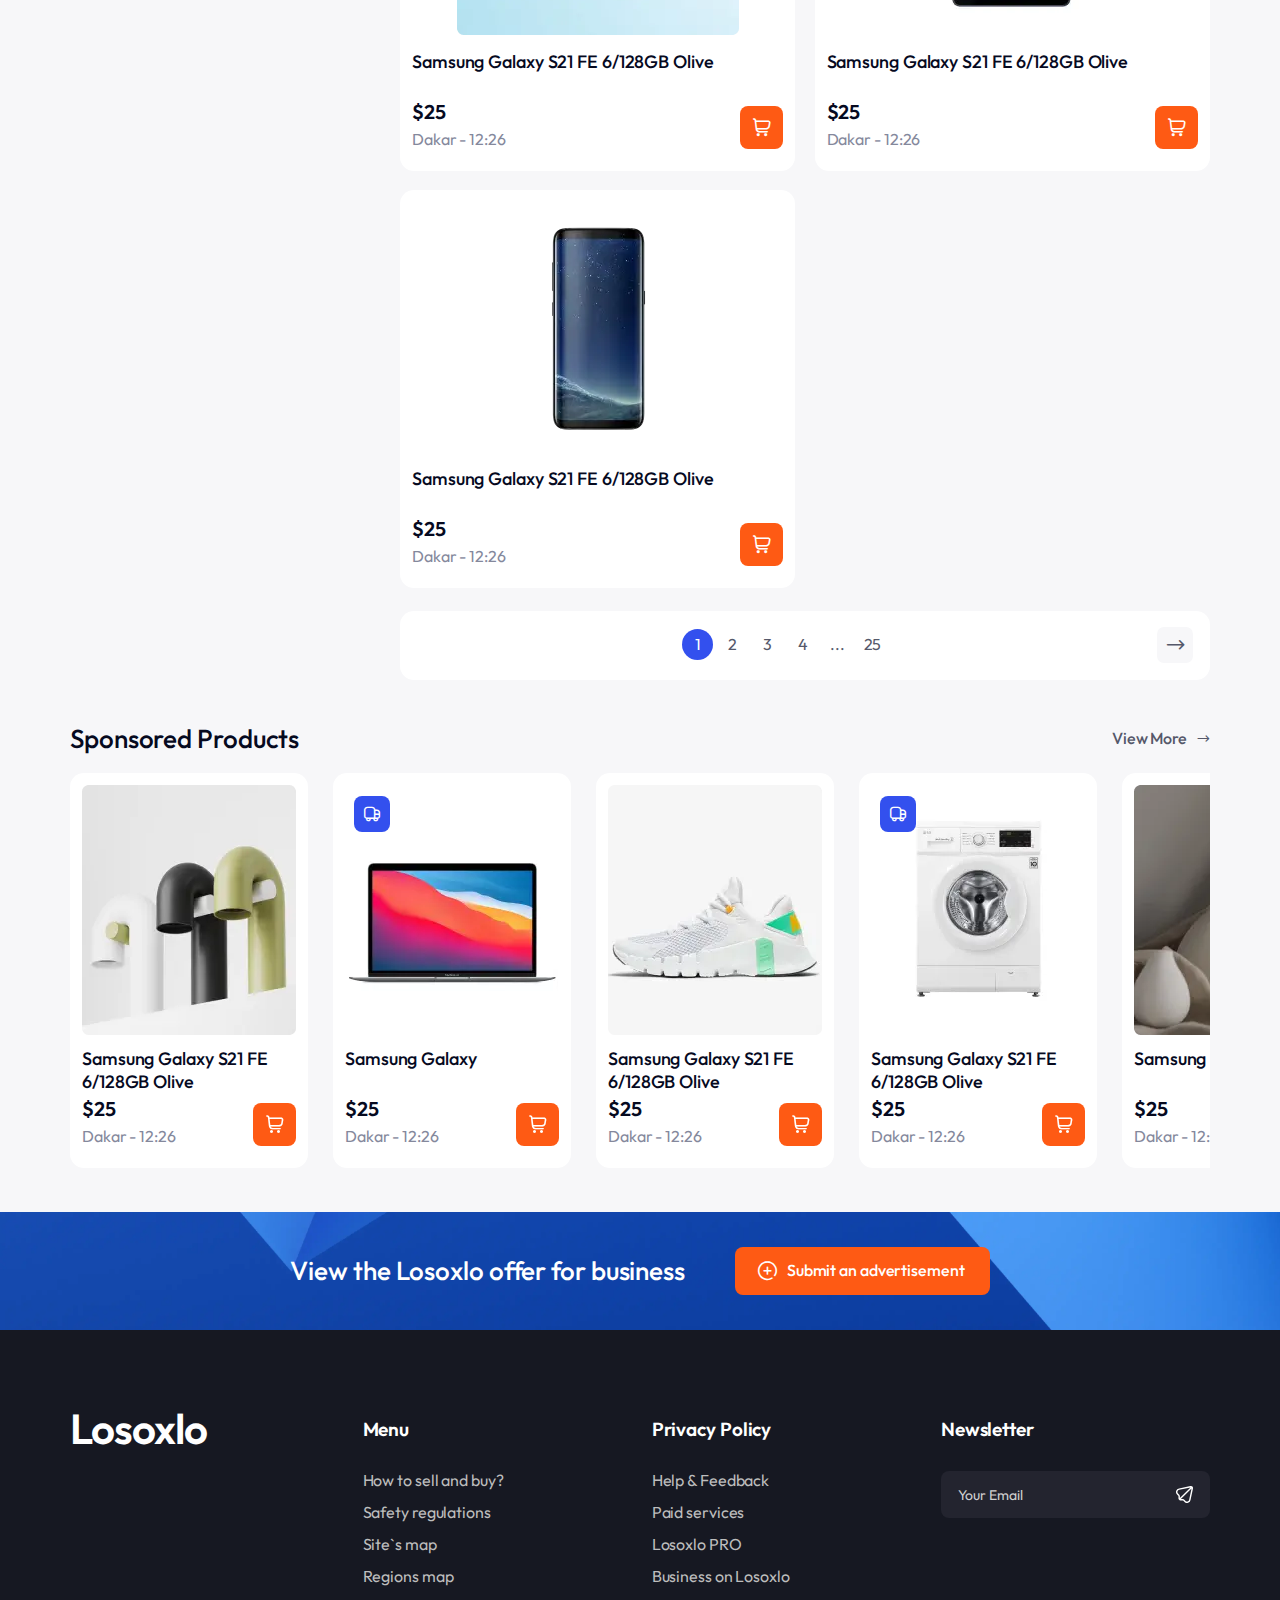
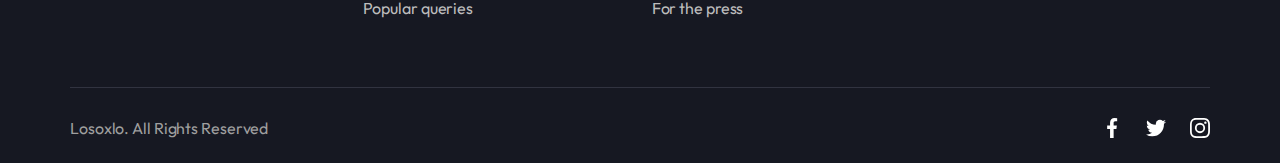
==== commit 925cf05d: "3003/2008" ====
--- a/category.html
+++ b/category.html
@@ -67,15 +67,182 @@
 
 			<!-- Actions -->
 			<div class="header__actions">
-				<a class="header__actions-message" href="#">
-					<i class="i-chat"></i>
-					<span class="header__actions-counter orange">6</span>
-				</a>
-				<a class="header__actions-notifications" href="#">
-					<i class="i-notification"></i>
-					<span class="header__actions-counter">2</span>
-				</a>
-				<a class="header__actions-cart" href="#">
+				<div class="header__actions-item tablet-hidden">
+					<a class="header__actions-message header__actions-btn" href="#">
+						<i class="i-chat"></i>
+						<span class="header__actions-counter orange">5</span>
+					</a>
+					<div class="header__actions-popup popup-triangle">
+						<ul>
+							<li>
+								<a href="#">
+									<div class="popup-item">
+										<div class="popup-item__img">
+											<img src="./img/users/sellers/2.webp" alt="Seller photo">
+										</div>
+										<div class="popup-item__content">
+											<div class="popup-item__content-text">
+												<h5 class="popup-item__name">
+													Robert King
+												</h5>
+												<div class="popup-item__message">
+													I've finished it! See you soon Lorem ipsum, dolor sit amet
+													consectetur
+													adipisicing elit. Vero, suscipit provident velit tempore eum enim
+													eveniet debitis assumenda est placeat ducimus fugiat totam nisi
+													ipsam nulla? Beatae repudiandae impedit ex!
+												</div>
+											</div>
+											<div class="popup-item__content-count">
+												<span>7</span>
+											</div>
+										</div>
+									</div>
+								</a>
+							</li>
+							<li>
+								<a href="#">
+									<div class="popup-item">
+										<div class="popup-item__img">
+											<img src="./img/users/sellers/3.webp" alt="Seller photo">
+										</div>
+										<div class="popup-item__content">
+											<div class="popup-item__content-text">
+												<h5 class="popup-item__name">
+													Marcin Dobrozek
+												</h5>
+												<div class="popup-item__message">
+													<span>8 images</span>
+													<span>2 files</span>
+												</div>
+											</div>
+											<div class="popup-item__content-date">
+												<span>21.05.21</span>
+											</div>
+										</div>
+									</div>
+								</a>
+							</li>
+						</ul>
+						<a class="header__actions-all" href="#">View All</a>
+					</div>
+				</div>
+				<div class="header__actions-item tablet-hidden">
+					<a class="header__actions-notifications header__actions-btn" href="#">
+						<i class="i-notification"></i>
+						<span class="header__actions-counter">2</span>
+					</a>
+					<div class="header__actions-popup popup-triangle">
+						<ul>
+							<li>
+								<a href="#">
+									<div class="popup-item">
+										<div class="popup-item__img">
+											<img src="./img/shop-categories/phones/p-1.webp" alt="Shop item">
+										</div>
+										<div class="popup-item__content">
+											<div class="popup-item__content-text">
+												<h5 class="popup-item__name">
+													Samsung Galaxy S21 FE 6/128GB Olive
+												</h5>
+												<div class="popup-item__message">
+													Super sale -50%
+												</div>
+											</div>
+										</div>
+									</div>
+								</a>
+							</li>
+							<li>
+								<a href="#">
+									<div class="popup-item">
+										<div class="popup-item__img">
+											<img src="./img/shop-categories/phones/p-2.webp" alt="Shop item">
+										</div>
+										<div class="popup-item__content">
+											<div class="popup-item__content-text">
+												<h5 class="popup-item__name">
+													Apple iPhone 11 64Gb Black
+												</h5>
+												<div class="popup-item__message">
+													In stock now!
+												</div>
+											</div>
+										</div>
+									</div>
+								</a>
+							</li>
+						</ul>
+						<a class="header__actions-all" href="#">View All</a>
+					</div>
+				</div>
+				<div class="header__actions-item mobile-hidden">
+					<a class="header__actions-cart header__actions-btn" href="#">
+						<i class="i-shopping-cart"></i>
+						<span class="header__actions-counter">1</span>
+					</a>
+					<div class="header__actions-popup popup-triangle">
+						<div class="cart-popup">
+	<ul class="cart-popup__list">
+		<li class="cart-popup__item">
+			<a class="cart-popup__item-link" href="#">
+				<div class="cart-popup__item-img">
+					<img src="./img/shop-categories/phones/p-3.webp" alt="Shop item">
+				</div>
+				<div>
+					<h5 class="cart-popup__item-name">
+						Samsung Galaxy S21 FE 6/128GB Olive
+					</h5>
+					<div class="cart-popup__item-info">
+						<span class="cart-popup__item-count">x 1</span>
+						<span class="cart-popup__item-price">$250</span>
+					</div>
+				</div>
+			</a>
+			<div class="cart-popup__del">
+				<img src="./img/icons/del.svg" alt="Del">
+			</div>
+		</li>
+		<li class="cart-popup__item">
+			<a class="cart-popup__item-link" href="#">
+				<div class="cart-popup__item-img">
+					<img src="./img/shop-categories/phones/p-4.webp" alt="Shop item">
+				</div>
+				<div>
+					<h5 class="cart-popup__item-name">
+						Apple iPhone 11 64Gb Black
+					</h5>
+					<div class="cart-popup__item-info">
+						<span class="cart-popup__item-count">x 3</span>
+						<span class="cart-popup__item-price">$270</span>
+					</div>
+				</div>
+			</a>
+			<div class="cart-popup__del">
+				<img src="./img/icons/del.svg" alt="Del">
+			</div>
+		</li>
+	</ul>
+	<div class="cart-popup__bottom">
+		<div class="cart-popup__subtotal">
+			<span class="cart-popup__subtotal-text">
+				Subtotal:
+			</span>
+			<span class="cart-popup__subtotal-price">
+				$520.00
+			</span>
+		</div>
+		<div class="cart-popup__confirm">
+			<a href="#">Confirm Order</a>
+		</div>
+		<div class="cart-popup__to-cart">
+			<a href="#">Go to cart</a>
+		</div>
+	</div>
+</div>
+					</div>
+				</div>
+				<a class="header__actions-cart mobile-shown" href="#">
 					<i class="i-shopping-cart"></i>
 					<span class="header__actions-counter">1</span>
 				</a>
@@ -521,285 +688,388 @@
 					<div class="shop-category__items">
 						<span class="shop-category__items-filters">Filters</span>
 						<div class="shop-category__items-inner">
-							<div class="shop-item">
-								<div class="shop-item__wishlist" role="button">
-									<i class="i-heart"></i>
-								</div>
-								<div>
-									<img class="shop-item__img" src="img/shop-categories/electronics/1.webp" alt="Item">
-								</div>
-								<a class="shop-item__name" href="#">
-									Samsung Galaxy S21 FE 6/128GB Olive
-								</a>
-								<span class="shop-item__price">
-									$25
-								</span>
-								<div class="shop-item__info">
-									<span class="shop-item__location">Dakar</span>
-									-
-									<span class="shop-item__time">12:26</span>
-								</div>
-								<div class="shop-item__cart" role="button">
-									<i class="i-shopping-cart"></i>
-									<span>Buy</span>
+
+							<div class="shop-category__items-top">
+								<div class="shop-item">
+									<div class="shop-item__wishlist" role="button">
+										<i class="i-heart"></i>
+									</div>
+									<div>
+										<img class="shop-item__img" src="img/shop-categories/electronics/1.webp"
+											alt="Item">
+									</div>
+									<a class="shop-item__name" href="#">
+										Samsung Galaxy S21 FE 6/128GB Olive
+									</a>
+									<span class="shop-item__price">
+										$25
+									</span>
+									<div class="shop-item__info">
+										<span class="shop-item__location">Dakar</span>
+										-
+										<span class="shop-item__time">12:26</span>
+									</div>
+									<div class="shop-item__cart" role="button">
+										<i class="i-shopping-cart"></i>
+										<span>Buy</span>
+									</div>
+								</div>
+								<div class="shop-item">
+									<div class="shop-item__wishlist" role="button">
+										<i class="i-heart"></i>
+									</div>
+									<div>
+										<img class="shop-item__img" src="img/shop-categories/electronics/3.webp"
+											alt="Item">
+									</div>
+									<a href="#" class="shop-item__name">
+										Samsung Galaxy S21 FE 6/128GB Olive
+									</a>
+									<span class="shop-item__price">
+										$25
+									</span>
+									<div class="shop-item__info">
+										<span class="shop-item__location">Dakar</span>
+										-
+										<span class="shop-item__time">12:26</span>
+									</div>
+									<div class="shop-item__cart" role="button">
+										<i class="i-shopping-cart"></i>
+										<span>Buy</span>
+									</div>
+								</div>
+								<div class="shop-item">
+									<div class="shop-item__wishlist" role="button">
+										<i class="i-heart"></i>
+									</div>
+									<div>
+										<img class="shop-item__img" src="img/shop-categories/electronics/2.webp"
+											alt="Item">
+									</div>
+									<a href="#" class="shop-item__name">
+										Samsung Galaxy S21 FE 6/128GB Olive
+									</a>
+									<span class="shop-item__price">
+										$25
+									</span>
+									<div class="shop-item__info">
+										<span class="shop-item__location">Dakar</span>
+										-
+										<span class="shop-item__time">12:26</span>
+									</div>
+									<div class="shop-item__cart" role="button">
+										<i class="i-shopping-cart"></i>
+										<span>Buy</span>
+									</div>
 								</div>
 							</div>
-							<div class="shop-item">
-								<div class="shop-item__wishlist" role="button">
-									<i class="i-heart"></i>
-								</div>
-								<div>
-									<img class="shop-item__img" src="img/shop-categories/electronics/3.webp" alt="Item">
-								</div>
-								<a href="#" class="shop-item__name">
-									Samsung Galaxy S21 FE 6/128GB Olive
-								</a>
-								<span class="shop-item__price">
-									$25
-								</span>
-								<div class="shop-item__info">
-									<span class="shop-item__location">Dakar</span>
-									-
-									<span class="shop-item__time">12:26</span>
-								</div>
-								<div class="shop-item__cart" role="button">
-									<i class="i-shopping-cart"></i>
-									<span>Buy</span>
+
+							<!-- Featured categories -->
+							<div class="featured">
+								<div class="featured__top">
+									<h2 class="gl-title">Featured Categories</h2>
+									<a class="view-more" href="#">
+										<span>View More</span>
+										<i class="i-arrow-right"></i>
+									</a>
+								</div>
+								<div class="featured__content">
+									<div class="featured__left">
+										<p>
+											Shopping Guide for Trending Styles
+										</p>
+										<a href="#">
+											View More
+										</a>
+									</div>
+									<div class="featured__right">
+										<ul>
+											<li>
+												<a class="featured__item" href="#">
+													<div class="featured__item-img">
+														<img src="img/featured-categories/f-1.webp" alt="Item">
+													</div>
+													<div class="featured__item-info">
+														<span class="featured__item-name">
+															Washing machine
+														</span>
+														<span class="featured__item-annonces">
+															+500 annonces
+														</span>
+													</div>
+												</a>
+											</li>
+											<li>
+												<a class="featured__item" href="#">
+													<div class="featured__item-img">
+														<img src="img/featured-categories/f-2.webp" alt="Item">
+													</div>
+													<div class="featured__item-info">
+														<span class="featured__item-name">
+															Vacuum cleaner
+														</span>
+														<span class="featured__item-annonces">
+															+500 annonces
+														</span>
+													</div>
+												</a>
+											</li>
+										</ul>
+										<ul>
+											<li>
+												<a class="featured__item" href="#">
+													<div class="featured__item-img">
+														<img src="img/featured-categories/f-4.webp" alt="Item">
+													</div>
+													<div class="featured__item-info">
+														<span class="featured__item-name">
+															Iron
+														</span>
+														<span class="featured__item-annonces">
+															+500 annonces
+														</span>
+													</div>
+												</a>
+											</li>
+											<li>
+												<a class="featured__item" href="#">
+													<div class="featured__item-img">
+														<img src="img/featured-categories/f-5.webp" alt="Item">
+													</div>
+													<div class="featured__item-info">
+														<span class="featured__item-name">
+															Blender
+														</span>
+														<span class="featured__item-annonces">
+															+500 annonces
+														</span>
+													</div>
+												</a>
+											</li>
+										</ul>
+									</div>
 								</div>
 							</div>
-							<div class="shop-item">
-								<div class="shop-item__wishlist" role="button">
-									<i class="i-heart"></i>
-								</div>
-								<div>
-									<img class="shop-item__img" src="img/shop-categories/electronics/2.webp" alt="Item">
-								</div>
-								<a href="#" class="shop-item__name">
-									Samsung Galaxy S21 FE 6/128GB Olive
-								</a>
-								<span class="shop-item__price">
-									$25
-								</span>
-								<div class="shop-item__info">
-									<span class="shop-item__location">Dakar</span>
-									-
-									<span class="shop-item__time">12:26</span>
-								</div>
-								<div class="shop-item__cart" role="button">
-									<i class="i-shopping-cart"></i>
-									<span>Buy</span>
+
+							<div class="shop-category__items-bottom">
+								<div class="shop-item">
+									<div class="shop-item__wishlist" role="button">
+										<i class="i-heart"></i>
+									</div>
+									<div>
+										<img class="shop-item__img" src="img/shop-categories/electronics/4.webp"
+											alt="Item">
+									</div>
+									<a href="#" class="shop-item__name">
+										Samsung Galaxy S21 FE 6/128GB Olive
+									</a>
+									<span class="shop-item__price">
+										$25
+									</span>
+									<div class="shop-item__info">
+										<span class="shop-item__location">Dakar</span>
+										-
+										<span class="shop-item__time">12:26</span>
+									</div>
+									<div class="shop-item__cart" role="button">
+										<i class="i-shopping-cart"></i>
+										<span>Buy</span>
+									</div>
+								</div>
+								<div class="shop-item">
+									<div class="shop-item__wishlist" role="button">
+										<i class="i-heart"></i>
+									</div>
+									<div>
+										<img class="shop-item__img" src="img/shop-categories/electronics/5.webp"
+											alt="Item">
+									</div>
+									<a href="#" class="shop-item__name">
+										Samsung Galaxy S21 FE 6/128GB Olive
+									</a>
+									<span class="shop-item__price">
+										$25
+									</span>
+									<div class="shop-item__info">
+										<span class="shop-item__location">Dakar</span>
+										-
+										<span class="shop-item__time">12:26</span>
+									</div>
+									<div class="shop-item__cart" role="button">
+										<i class="i-shopping-cart"></i>
+										<span>Buy</span>
+									</div>
+								</div>
+								<div class="shop-item">
+									<div class="shop-item__wishlist" role="button">
+										<i class="i-heart"></i>
+									</div>
+									<div>
+										<img class="shop-item__img" src="img/shop-categories/electronics/6.webp"
+											alt="Item">
+									</div>
+									<a href="#" class="shop-item__name">
+										Samsung Galaxy S21 FE 6/128GB Olive
+									</a>
+									<span class="shop-item__price">
+										$25
+									</span>
+									<div class="shop-item__info">
+										<span class="shop-item__location">Dakar</span>
+										-
+										<span class="shop-item__time">12:26</span>
+									</div>
+									<div class="shop-item__cart" role="button">
+										<i class="i-shopping-cart"></i>
+										<span>Buy</span>
+									</div>
+								</div>
+								<div class="shop-item">
+									<div class="shop-item__wishlist" role="button">
+										<i class="i-heart"></i>
+									</div>
+									<div>
+										<img class="shop-item__img" src="img/shop-categories/electronics/7.webp"
+											alt="Item">
+									</div>
+									<a href="#" class="shop-item__name">
+										Samsung Galaxy S21 FE 6/128GB Olive
+									</a>
+									<span class="shop-item__price">
+										$25
+									</span>
+									<div class="shop-item__info">
+										<span class="shop-item__location">Dakar</span>
+										-
+										<span class="shop-item__time">12:26</span>
+									</div>
+									<div class="shop-item__cart" role="button">
+										<i class="i-shopping-cart"></i>
+										<span>Buy</span>
+									</div>
+								</div>
+								<div class="shop-item">
+									<div class="shop-item__wishlist" role="button">
+										<i class="i-heart"></i>
+									</div>
+									<div>
+										<img class="shop-item__img" src="img/shop-categories/electronics/8.webp"
+											alt="Item">
+									</div>
+									<a href="#" class="shop-item__name">
+										Samsung Galaxy S21 FE 6/128GB Olive
+									</a>
+									<span class="shop-item__price">
+										$25
+									</span>
+									<div class="shop-item__info">
+										<span class="shop-item__location">Dakar</span>
+										-
+										<span class="shop-item__time">12:26</span>
+									</div>
+									<div class="shop-item__cart" role="button">
+										<i class="i-shopping-cart"></i>
+										<span>Buy</span>
+									</div>
+								</div>
+								<div class="shop-item">
+									<div class="shop-item__wishlist" role="button">
+										<i class="i-heart"></i>
+									</div>
+									<div>
+										<img class="shop-item__img" src="img/shop-categories/electronics/9.webp"
+											alt="Item">
+									</div>
+									<a href="#" class="shop-item__name">
+										Samsung Galaxy S21 FE 6/128GB Olive
+									</a>
+									<span class="shop-item__price">
+										$25
+									</span>
+									<div class="shop-item__info">
+										<span class="shop-item__location">Dakar</span>
+										-
+										<span class="shop-item__time">12:26</span>
+									</div>
+									<div class="shop-item__cart" role="button">
+										<i class="i-shopping-cart"></i>
+										<span>Buy</span>
+									</div>
+								</div>
+								<div class="shop-item">
+									<div class="shop-item__wishlist" role="button">
+										<i class="i-heart"></i>
+									</div>
+									<div>
+										<img class="shop-item__img" src="img/shop-categories/electronics/10.webp"
+											alt="Item">
+									</div>
+									<a href="#" class="shop-item__name">
+										Samsung Galaxy S21 FE 6/128GB Olive
+									</a>
+									<span class="shop-item__price">
+										$25
+									</span>
+									<div class="shop-item__info">
+										<span class="shop-item__location">Dakar</span>
+										-
+										<span class="shop-item__time">12:26</span>
+									</div>
+									<div class="shop-item__cart" role="button">
+										<i class="i-shopping-cart"></i>
+										<span>Buy</span>
+									</div>
+								</div>
+								<div class="shop-item">
+									<div class="shop-item__wishlist" role="button">
+										<i class="i-heart"></i>
+									</div>
+									<div>
+										<img class="shop-item__img" src="img/shop-categories/electronics/11.webp"
+											alt="Item">
+									</div>
+									<a href="#" class="shop-item__name">
+										Samsung Galaxy S21 FE 6/128GB Olive
+									</a>
+									<span class="shop-item__price">
+										$25
+									</span>
+									<div class="shop-item__info">
+										<span class="shop-item__location">Dakar</span>
+										-
+										<span class="shop-item__time">12:26</span>
+									</div>
+									<div class="shop-item__cart" role="button">
+										<i class="i-shopping-cart"></i>
+										<span>Buy</span>
+									</div>
+								</div>
+								<div class="shop-item">
+									<div class="shop-item__wishlist" role="button">
+										<i class="i-heart"></i>
+									</div>
+									<div>
+										<img class="shop-item__img" src="img/shop-categories/electronics/12.webp"
+											alt="Item">
+									</div>
+									<a href="#" class="shop-item__name">
+										Samsung Galaxy S21 FE 6/128GB Olive
+									</a>
+									<span class="shop-item__price">
+										$25
+									</span>
+									<div class="shop-item__info">
+										<span class="shop-item__location">Dakar</span>
+										-
+										<span class="shop-item__time">12:26</span>
+									</div>
+									<div class="shop-item__cart" role="button">
+										<i class="i-shopping-cart"></i>
+										<span>Buy</span>
+									</div>
 								</div>
 							</div>
-							<div class="shop-item">
-								<div class="shop-item__wishlist" role="button">
-									<i class="i-heart"></i>
-								</div>
-								<div>
-									<img class="shop-item__img" src="img/shop-categories/electronics/4.webp" alt="Item">
-								</div>
-								<a href="#" class="shop-item__name">
-									Samsung Galaxy S21 FE 6/128GB Olive
-								</a>
-								<span class="shop-item__price">
-									$25
-								</span>
-								<div class="shop-item__info">
-									<span class="shop-item__location">Dakar</span>
-									-
-									<span class="shop-item__time">12:26</span>
-								</div>
-								<div class="shop-item__cart" role="button">
-									<i class="i-shopping-cart"></i>
-									<span>Buy</span>
-								</div>
-							</div>
-							<div class="shop-item">
-								<div class="shop-item__wishlist" role="button">
-									<i class="i-heart"></i>
-								</div>
-								<div>
-									<img class="shop-item__img" src="img/shop-categories/electronics/5.webp" alt="Item">
-								</div>
-								<a href="#" class="shop-item__name">
-									Samsung Galaxy S21 FE 6/128GB Olive
-								</a>
-								<span class="shop-item__price">
-									$25
-								</span>
-								<div class="shop-item__info">
-									<span class="shop-item__location">Dakar</span>
-									-
-									<span class="shop-item__time">12:26</span>
-								</div>
-								<div class="shop-item__cart" role="button">
-									<i class="i-shopping-cart"></i>
-									<span>Buy</span>
-								</div>
-							</div>
-							<div class="shop-item">
-								<div class="shop-item__wishlist" role="button">
-									<i class="i-heart"></i>
-								</div>
-								<div>
-									<img class="shop-item__img" src="img/shop-categories/electronics/6.webp" alt="Item">
-								</div>
-								<a href="#" class="shop-item__name">
-									Samsung Galaxy S21 FE 6/128GB Olive
-								</a>
-								<span class="shop-item__price">
-									$25
-								</span>
-								<div class="shop-item__info">
-									<span class="shop-item__location">Dakar</span>
-									-
-									<span class="shop-item__time">12:26</span>
-								</div>
-								<div class="shop-item__cart" role="button">
-									<i class="i-shopping-cart"></i>
-									<span>Buy</span>
-								</div>
-							</div>
-							<div class="shop-item">
-								<div class="shop-item__wishlist" role="button">
-									<i class="i-heart"></i>
-								</div>
-								<div>
-									<img class="shop-item__img" src="img/shop-categories/electronics/7.webp" alt="Item">
-								</div>
-								<a href="#" class="shop-item__name">
-									Samsung Galaxy S21 FE 6/128GB Olive
-								</a>
-								<span class="shop-item__price">
-									$25
-								</span>
-								<div class="shop-item__info">
-									<span class="shop-item__location">Dakar</span>
-									-
-									<span class="shop-item__time">12:26</span>
-								</div>
-								<div class="shop-item__cart" role="button">
-									<i class="i-shopping-cart"></i>
-									<span>Buy</span>
-								</div>
-							</div>
-							<div class="shop-item">
-								<div class="shop-item__wishlist" role="button">
-									<i class="i-heart"></i>
-								</div>
-								<div>
-									<img class="shop-item__img" src="img/shop-categories/electronics/8.webp" alt="Item">
-								</div>
-								<a href="#" class="shop-item__name">
-									Samsung Galaxy S21 FE 6/128GB Olive
-								</a>
-								<span class="shop-item__price">
-									$25
-								</span>
-								<div class="shop-item__info">
-									<span class="shop-item__location">Dakar</span>
-									-
-									<span class="shop-item__time">12:26</span>
-								</div>
-								<div class="shop-item__cart" role="button">
-									<i class="i-shopping-cart"></i>
-									<span>Buy</span>
-								</div>
-							</div>
-							<div class="shop-item">
-								<div class="shop-item__wishlist" role="button">
-									<i class="i-heart"></i>
-								</div>
-								<div>
-									<img class="shop-item__img" src="img/shop-categories/electronics/9.webp" alt="Item">
-								</div>
-								<a href="#" class="shop-item__name">
-									Samsung Galaxy S21 FE 6/128GB Olive
-								</a>
-								<span class="shop-item__price">
-									$25
-								</span>
-								<div class="shop-item__info">
-									<span class="shop-item__location">Dakar</span>
-									-
-									<span class="shop-item__time">12:26</span>
-								</div>
-								<div class="shop-item__cart" role="button">
-									<i class="i-shopping-cart"></i>
-									<span>Buy</span>
-								</div>
-							</div>
-							<div class="shop-item">
-								<div class="shop-item__wishlist" role="button">
-									<i class="i-heart"></i>
-								</div>
-								<div>
-									<img class="shop-item__img" src="img/shop-categories/electronics/10.webp"
-										alt="Item">
-								</div>
-								<a href="#" class="shop-item__name">
-									Samsung Galaxy S21 FE 6/128GB Olive
-								</a>
-								<span class="shop-item__price">
-									$25
-								</span>
-								<div class="shop-item__info">
-									<span class="shop-item__location">Dakar</span>
-									-
-									<span class="shop-item__time">12:26</span>
-								</div>
-								<div class="shop-item__cart" role="button">
-									<i class="i-shopping-cart"></i>
-									<span>Buy</span>
-								</div>
-							</div>
-							<div class="shop-item">
-								<div class="shop-item__wishlist" role="button">
-									<i class="i-heart"></i>
-								</div>
-								<div>
-									<img class="shop-item__img" src="img/shop-categories/electronics/11.webp"
-										alt="Item">
-								</div>
-								<a href="#" class="shop-item__name">
-									Samsung Galaxy S21 FE 6/128GB Olive
-								</a>
-								<span class="shop-item__price">
-									$25
-								</span>
-								<div class="shop-item__info">
-									<span class="shop-item__location">Dakar</span>
-									-
-									<span class="shop-item__time">12:26</span>
-								</div>
-								<div class="shop-item__cart" role="button">
-									<i class="i-shopping-cart"></i>
-									<span>Buy</span>
-								</div>
-							</div>
-							<div class="shop-item">
-								<div class="shop-item__wishlist" role="button">
-									<i class="i-heart"></i>
-								</div>
-								<div>
-									<img class="shop-item__img" src="img/shop-categories/electronics/12.webp"
-										alt="Item">
-								</div>
-								<a href="#" class="shop-item__name">
-									Samsung Galaxy S21 FE 6/128GB Olive
-								</a>
-								<span class="shop-item__price">
-									$25
-								</span>
-								<div class="shop-item__info">
-									<span class="shop-item__location">Dakar</span>
-									-
-									<span class="shop-item__time">12:26</span>
-								</div>
-								<div class="shop-item__cart" role="button">
-									<i class="i-shopping-cart"></i>
-									<span>Buy</span>
-								</div>
-							</div>
+
 						</div>
 						<div class="shop-category__pagination">
 							<ul>
--- a/css/style.css
+++ b/css/style.css
@@ -136,6 +136,9 @@
   border: 0;
   outline: 0;
   vertical-align: baseline;
+  font-size: inherit;
+  font-weight: inherit;
+  line-height: inherit;
 }
 
 ul {
@@ -322,6 +325,18 @@
   display: none;
 }
 
+/* Popup tiangle */
+.popup-triangle::after {
+  content: "";
+  position: absolute;
+  width: 19px;
+  height: 12px;
+  right: 10px;
+  top: -16px;
+  border: 10px solid transparent;
+  border-bottom: 10px solid #fff;
+}
+
 /* Containers rules */
 .container {
   margin: 0 auto;
@@ -816,10 +831,111 @@
   align-self: flex-start;
 }
 
+/* Cart popup */
+.cart-popup__list {
+  margin-bottom: 20px;
+}
+.cart-popup__item {
+  display: grid;
+  grid-template: 1fr/1fr auto;
+  align-items: center;
+  gap: 20px;
+  border-top: 1px solid transparent;
+  border-bottom: 1px solid transparent;
+}
+.cart-popup__item:hover {
+  border-top-color: #EAEDF4;
+  border-bottom-color: #EAEDF4;
+}
+.cart-popup__item:hover .cart-popup__del {
+  opacity: 1;
+  pointer-events: all;
+}
+.cart-popup__item-link {
+  display: flex;
+  align-items: center;
+  gap: 17px;
+}
+.cart-popup__item-img {
+  width: 82px;
+  height: 82px;
+  flex-shrink: 0;
+  border-radius: 6px;
+  overflow: hidden;
+}
+.cart-popup__item-name {
+  max-width: 195px;
+  font-size: 16px;
+  line-height: 20px;
+  color: #0F1435;
+  margin-bottom: 5px;
+}
+.cart-popup__item-info {
+  font-size: 16px;
+  line-height: 23px;
+  display: flex;
+  align-items: center;
+  gap: 12px;
+}
+.cart-popup__item-count {
+  color: #84889C;
+}
+.cart-popup__item-price {
+  color: #060A1F;
+  font-weight: 600;
+}
+.cart-popup__del {
+  opacity: 0;
+  cursor: pointer;
+  pointer-events: none;
+  transition: opacity 0.2s;
+}
+.cart-popup__bottom {
+  padding: 0 25px;
+}
+.cart-popup__subtotal {
+  margin-bottom: 14px;
+  display: flex;
+  justify-content: space-between;
+}
+.cart-popup__subtotal-text {
+  font-size: 16px;
+  line-height: 20px;
+  color: #0F1435;
+}
+.cart-popup__subtotal-price {
+  font-weight: 600;
+  font-size: 19px;
+  line-height: 23px;
+  color: #060A1F;
+}
+.cart-popup__confirm {
+  color: #fff;
+  line-height: 19px;
+  font-weight: 500;
+  margin-bottom: 15px;
+}
+.cart-popup__confirm a {
+  justify-content: center;
+  background-color: #3350EE;
+  border-radius: 8px;
+  padding: 14px 15px 15px;
+  width: 100%;
+}
+.cart-popup__to-cart {
+  color: #0F1435;
+  line-height: 20px;
+}
+.cart-popup__to-cart a {
+  width: 100%;
+  justify-content: center;
+  padding-bottom: 15px;
+}
+
 /* Burger css */
 .burger {
   cursor: pointer;
-  display: flex;
+  display: none;
   justify-content: center;
   align-items: center;
   width: 22px;
@@ -1069,6 +1185,9 @@
   font-size: 21px;
   color: #000;
 }
+.header__actions a.mobile-shown {
+  display: none;
+}
 .header__actions-counter {
   position: absolute;
   display: flex;
@@ -1087,6 +1206,109 @@
 }
 .header__actions-counter.orange {
   background-color: var(--orange);
+}
+.header__actions-item {
+  position: relative;
+  min-width: 21px;
+  display: flex;
+  justify-content: center;
+}
+.header__actions-popup {
+  display: none;
+  box-shadow: 0px 2px 40px rgba(0, 0, 0, 0.09);
+  border-radius: 8px;
+  background-color: #fff;
+  position: absolute;
+  right: -8px;
+  top: 60px;
+  z-index: 50;
+  padding-top: 10px;
+  width: clamp(200px, 50vw, 390px);
+}
+.header__actions-popup.is-empty {
+  text-align: center;
+  padding: 35px;
+  font-size: 15px;
+}
+.header__actions-popup ul {
+  display: flex;
+  flex-direction: column;
+}
+.header__actions-popup ul li {
+  padding: 15px 25px;
+  transition: 0.2s;
+}
+.header__actions-popup ul li:hover {
+  background-color: #F8F9FC;
+}
+.header__actions-popup ul li a {
+  display: flex;
+}
+.header__actions-popup .popup-item {
+  display: flex;
+  align-items: center;
+  gap: 11px;
+  line-height: 20px;
+  width: 100%;
+}
+.header__actions-popup .popup-item__img {
+  width: 48px;
+  height: 48px;
+  border-radius: 7px;
+  overflow: hidden;
+  flex-shrink: 0;
+}
+.header__actions-popup .popup-item__content {
+  display: flex;
+  align-items: center;
+  gap: 20px;
+  justify-content: space-between;
+  width: 100%;
+}
+.header__actions-popup .popup-item__content-text h5 {
+  color: var(--title-color);
+  line-height: 20px;
+  font-size: 16px;
+}
+.header__actions-popup .popup-item__content-text div {
+  display: block;
+  line-height: 23px;
+  color: #585C73;
+  max-width: 190px;
+  text-overflow: ellipsis;
+  white-space: nowrap;
+  overflow: hidden;
+}
+.header__actions-popup .popup-item__content-count {
+  background-color: #3350EE;
+  border-radius: 4px;
+  display: flex;
+  align-items: center;
+  justify-content: center;
+  flex-shrink: 0;
+  width: 26px;
+  height: 26px;
+  color: #F8F9FC;
+  font-size: 14px;
+  line-height: 24px;
+}
+.header__actions-popup .popup-item__content-date {
+  font-size: 13px;
+  line-height: 20px;
+  color: #9498AB;
+}
+.header__actions-all {
+  width: 100%;
+  justify-content: center;
+  line-height: 20px;
+  letter-spacing: -0.5px;
+  color: #585C73;
+  transition: 0.2s;
+  padding: 13px;
+  border-top: 1px solid #EAEDF4;
+}
+.header__actions-all:hover {
+  color: #000;
 }
 .header__nav {
   display: flex;
@@ -1777,15 +1999,17 @@
 .popular__box {
   background-color: #fff;
   border-radius: var(--border-radius-14);
-  padding: 23px 35px;
-  gap: 15px;
-  display: grid;
-  grid-template-columns: repeat(auto-fit, minmax(150px, 1fr));
+  padding: 23px clamp(10px, 2.5vw, 35px);
+  overflow: hidden;
+}
+.popular__box .swiper-slide {
+  width: 150px;
 }
 .popular__item {
   flex-direction: column;
   text-align: center;
   align-items: center;
+  width: 150px;
 }
 .popular__item:hover .popular__item-img img {
   transform: scale(1.1);
@@ -1826,7 +2050,7 @@
 }
 .trending__categories {
   display: grid;
-  grid-template-columns: repeat(auto-fit, minmax(200px, 1fr));
+  grid-template-columns: repeat(auto-fit, minmax(150px, 1fr));
   gap: clamp(20px, 2.5vw, 30px);
 }
 .trending__category {
@@ -2209,12 +2433,14 @@
   color: var(--title-color);
 }
 .shop-category__items-inner {
+  margin-bottom: 23px;
+}
+.shop-category__items-top, .shop-category__items-bottom {
   display: grid;
   grid-template-columns: repeat(auto-fit, minmax(300px, 1fr));
   gap: clamp(15px, 1.5vw, 24px);
-  margin-bottom: 23px;
-}
-.shop-category__items-inner.is-active {
+}
+.shop-category__items-top.is-active, .shop-category__items-bottom.is-active {
   grid-template-columns: repeat(auto-fit, minmax(205px, 1fr));
 }
 .shop-category__pagination {
@@ -2267,6 +2493,17 @@
   color: #fff;
   background-color: #3350EE;
   border-color: #3350EE;
+}
+.shop-category .featured {
+  width: 100%;
+  margin-top: 44px;
+  margin-bottom: 50px;
+}
+.shop-category .featured__right {
+  width: 100%;
+}
+.shop-category .featured ul {
+  grid-template: 1fr/1fr 1fr;
 }
 
 /* Item */
@@ -2318,6 +2555,9 @@
 }
 .item__gallery-video {
   height: 100%;
+  border-radius: 13px;
+  overflow: hidden;
+  transform: translateY(0px);
 }
 .item__gallery-previews {
   margin-top: 5px;
@@ -2536,9 +2776,6 @@
   color: var(--title-color);
   margin-bottom: 19px;
 }
-.item__specification {
-  padding: 27px 25px 34px;
-}
 .item__specification ul {
   display: flex;
   flex-direction: column;
@@ -2548,6 +2785,7 @@
   padding: 8px 12px 9px 12px;
   display: flex;
   justify-content: space-between;
+  gap: 15px;
 }
 .item__specification ul li:nth-child(odd) {
   background-color: #F7F7F9;
@@ -2581,4 +2819,356 @@
 }
 .item__description-box-image {
   margin-bottom: 27px;
+  border-radius: 7px;
+  overflow: hidden;
+}
+.item__features-inner {
+  display: flex;
+  flex-direction: column;
+  row-gap: 25px;
+}
+.item__features-box {
+  border-bottom: 1px solid #EAEDF4;
+  padding-bottom: 16px;
+}
+.item__features-box h4 {
+  color: #060A1F;
+  font-weight: 500;
+  font-size: 17px;
+  line-height: 21px;
+  margin-bottom: 15px;
+}
+.item__features-box:last-child {
+  border: none;
+  padding-bottom: 0;
+}
+.item__features-lists {
+  display: grid;
+  grid-template: 1fr/1fr 1fr 1fr;
+  gap: 20px;
+  font-weight: 300;
+  color: #55586A;
+}
+.item__features-lists ul {
+  display: flex;
+  flex-direction: column;
+  gap: 15px;
+}
+.item--wide .item__name {
+  margin-bottom: 4px;
+}
+.item--wide .item__gallery {
+  margin-bottom: 20px;
+}
+.item--wide .item__box {
+  display: block;
+}
+.item--wide .item__box-top {
+  margin-bottom: 20px;
+}
+.item--wide .item__box-inner {
+  display: flex;
+  justify-content: space-between;
+  gap: 20px;
+  margin-bottom: 25px;
+}
+.item--wide .item__box-inner-right {
+  display: flex;
+  flex-direction: column;
+  justify-content: space-between;
+}
+.item--wide .item__info {
+  margin-bottom: 13px;
+}
+.item--wide .item__info-description {
+  color: #060A1F;
+  line-height: 19px;
+}
+.item--wide .item__location, .item--wide .item__price {
+  margin-bottom: 0;
+}
+.item--wide .item__price {
+  justify-content: flex-end;
+}
+.item--wide .item__location {
+  font-size: 15px;
+}
+.item--wide .item__specification--columns .item__specification-inner {
+  display: grid;
+  grid-template: 1fr/1fr 1fr;
+  -moz-column-gap: 20px;
+  column-gap: 20px;
+  row-gap: 17px;
+}
+.item--wide .item__specification--columns .item__specification-inner h4 {
+  text-transform: uppercase;
+  font-weight: 500;
+  font-size: 14px;
+  line-height: 18px;
+  color: #84889C;
+}
+.item--wide .item__specification--columns .item__specification-inner div {
+  display: flex;
+  flex-direction: column;
+  row-gap: 17px;
+}
+.item--wide .item__description {
+  margin-bottom: 23px;
+}
+.item--wide .gallery-container {
+  display: flex;
+  justify-content: space-between;
+  overflow: hidden;
+  gap: 15px;
+}
+.item--wide .gallery-container .video-slide {
+  overflow: hidden;
+  transform: translateY(0px);
+  position: relative;
+}
+.item--wide .gallery-container .video-slide::before {
+  position: absolute;
+  content: "";
+  width: 31px;
+  height: 31px;
+  left: 50%;
+  top: 50%;
+  transform: translate(-50%, -50%);
+  background-image: url(../img/icons/video-btn.svg);
+  background-repeat: no-repeat;
+  background-position: center;
+  background-size: contain;
+}
+.item--wide .gallery-main {
+  border-radius: 7px;
+  overflow: hidden;
+  position: relative;
+  max-width: 1060px;
+  height: clamp(150px, 70vw, 540px);
+  border: 1px solid #e9e9e9;
+}
+.item--wide .gallery-main .swiper-button-prev, .item--wide .gallery-main .swiper-button-next {
+  z-index: 999;
+  position: absolute;
+  top: 50%;
+  height: 62px;
+  width: 37px;
+  color: #000;
+  background-color: #fff;
+  font-weight: 700;
+  border-radius: 10px;
+}
+.item--wide .gallery-main .swiper-button-prev::after, .item--wide .gallery-main .swiper-button-next::after {
+  font-size: 12px;
+}
+.item--wide .gallery-main .swiper-button-prev {
+  left: 20px;
+  border-right: 1px solid #e9e9e9;
+}
+.item--wide .gallery-main .swiper-slide img {
+  height: 100%;
+  width: 100%;
+}
+.item--wide .gallery-thumbs {
+  order: 2;
+  width: 166px;
+  height: 540px;
+  flex-shrink: 0;
+}
+.item--wide .gallery-thumbs .swiper-slide {
+  cursor: pointer;
+  border-radius: 7px;
+  overflow: hidden;
+}
+.item--wide .gallery-thumbs .swiper-slide img {
+  transition: 0.3s;
+  height: 100%;
+  width: 100%;
+}
+.item--wide .gallery-thumbs .swiper-slide-active {
+  opacity: 0.9;
+}
+.item--wide .gallery-thumbs .swiper-slide-thumb-active {
+  opacity: 1;
+}
+
+/* Cart */
+.cart {
+  margin-bottom: 60px;
+  display: grid;
+  grid-template: auto/1fr auto;
+  align-items: flex-start;
+  gap: 20px;
+}
+.cart__item-count {
+  font-weight: 500;
+  font-size: clamp(20px, 3vw, 27px);
+  line-height: clamp(20px, 3vw, 27px);
+  color: #000;
+  margin-top: 16px;
+  padding-top: 16px;
+  border-top: 1px solid #DCDDE1;
+  letter-spacing: var(--letter-spacing-3);
+}
+.cart__item-link {
+  display: flex;
+  align-items: center;
+  gap: 17px;
+  margin-right: auto;
+}
+.cart__item-img {
+  width: 156px;
+  height: 124px;
+  flex-shrink: 0;
+}
+.cart__item-name {
+  font-weight: 500;
+  font-size: 20px;
+  line-height: 28px;
+  color: #060A1F;
+}
+.cart__item-id {
+  font-weight: 300;
+  font-size: 14px;
+  line-height: 18px;
+  color: #6B6F87;
+  margin-bottom: 5px;
+}
+.cart__item-info {
+  display: flex;
+  flex-direction: column;
+}
+.cart__item-price {
+  display: flex;
+  align-items: center;
+  font-weight: 500;
+  font-size: 21px;
+  line-height: 26px;
+  color: #060A1F;
+  margin-left: auto;
+}
+.cart__item-del {
+  cursor: pointer;
+  background-color: #F7F7F9;
+  border-radius: 50%;
+  display: flex;
+  align-items: center;
+  justify-content: center;
+  opacity: 0;
+  pointer-events: none;
+  background-image: url(../img/icons/del.svg);
+  background-repeat: no-repeat;
+  background-position: center;
+  background-size: 16px;
+  transition: all 0.2s;
+}
+.cart__item-quantity {
+  margin: 0 auto;
+}
+.cart__item-quantity input::-webkit-outer-spin-button,
+.cart__item-quantity input::-webkit-inner-spin-button {
+  -webkit-appearance: none;
+  margin: 0;
+}
+.cart__item-quantity input[type=number] {
+  -moz-appearance: textfield;
+}
+.cart__item-quantity .num-in {
+  width: 101px;
+  display: flex;
+  align-items: center;
+}
+.cart__item-quantity .in-num {
+  background-color: #fff;
+  text-align: center;
+  font-weight: 500;
+  font-size: 16px;
+  line-height: 20px;
+}
+.cart__item-quantity .num-in span {
+  display: flex;
+  align-items: center;
+  justify-content: center;
+  width: 29px;
+  height: 29px;
+  border-radius: 50%;
+  font-size: 24px;
+  cursor: pointer;
+  transition: all 0.3s;
+  flex-shrink: 0;
+  background-repeat: no-repeat;
+  background-position: center;
+  background-size: 11px;
+}
+.cart__item-quantity .num-in span.minus {
+  background-color: #F7F7F9;
+  background-image: url(../img/icons/minus.svg);
+}
+.cart__item-quantity .num-in span.plus {
+  background-color: #fff;
+  border: 1px solid #DCDDE1;
+  background-image: url(../img/icons/plus.svg);
+}
+.cart__item-quantity .num-in input {
+  border: none;
+  font-size: 16px;
+  line-height: 20px;
+  text-align: center;
+}
+.cart__left-top {
+  margin-bottom: 10px;
+  padding-top: 10px;
+}
+.cart__list {
+  display: flex;
+  flex-direction: column;
+  gap: 10px;
+}
+.cart__list li {
+  display: grid;
+  align-items: center;
+  grid-template: 1fr/2fr 0.5fr 0.5fr;
+  gap: 15px;
+}
+.cart__list li:hover .cart__item-del {
+  width: 34px;
+  height: 34px;
+  opacity: 1;
+  pointer-events: all;
+  margin-left: 15px;
+}
+.cart__right {
+  width: clamp(250px, 35vw, 358px);
+}
+.cart__checkout {
+  background-color: #3350EE;
+  border-radius: 8px;
+  color: #fff;
+  font-weight: 500;
+  line-height: 19px;
+  padding: 14px 15px 15px;
+  width: 100%;
+  margin-bottom: 13px;
+}
+.cart__items-total {
+  padding-bottom: 11px;
+  margin-bottom: 16px;
+  border-bottom: 1px solid #DCDDE1;
+  font-weight: 300;
+  line-height: 32px;
+  display: flex;
+  align-items: center;
+  gap: 10px;
+  justify-content: space-between;
+  color: #6B6F87;
+}
+.cart__subtotal {
+  display: flex;
+  align-items: center;
+  gap: 10px;
+  justify-content: space-between;
+  font-weight: 500;
+  font-size: 18px;
+  line-height: 23px;
+  color: #060a1f;
 }--- a/css/responsive.css
+++ b/css/responsive.css
@@ -45,6 +45,11 @@
     max-width: clamp(940px, 95vw, 1100px);
   }
 
+  /* Burger */
+  .burger {
+    display: flex;
+  }
+
   /* Header */
   .header__top {
     gap: 20px;
@@ -68,7 +73,7 @@
   .header__actions {
     margin: 0;
   }
-  .header__actions-message, .header__actions-notifications {
+  .header__actions-item.tablet-hidden {
     display: none;
   }
 
@@ -103,6 +108,29 @@
   .shop-item__wishlist {
     opacity: 1;
     transform: scale(1);
+  }
+
+  /* Cart */
+  .cart {
+    grid-template: auto/1fr;
+  }
+  .cart__right {
+    width: 100%;
+  }
+  .cart__item-del {
+    width: 34px;
+    height: 34px;
+    opacity: 1;
+    pointer-events: all;
+    margin-left: 15px;
+  }
+
+  /* Featured */
+  .featured__left {
+    display: none;
+  }
+  .featured__content {
+    grid-template: 1fr/1fr;
   }
 }
 /* --- Tablets M --- */
@@ -189,6 +217,12 @@
     width: 100%;
     margin: 0;
   }
+  .header__actions-cart.mobile-shown {
+    display: flex !important;
+  }
+  .header__actions-item.mobile-hidden {
+    display: none;
+  }
 
   /* Featured */
   .featured__content {
@@ -211,13 +245,8 @@
 
   /* Popular */
   .popular {
-    grid-template: auto/1fr;
-  }
-  .popular__item {
-    align-items: center;
-  }
-  .popular__box {
-    padding: 20px 15px;
+    display: flex;
+    flex-direction: column;
   }
 
   /* Footer */
@@ -239,6 +268,32 @@
 
   .main-slider__content {
     padding-left: 20px;
+  }
+
+  /* Item */
+  .item--wide .gallery-container {
+    flex-direction: column;
+  }
+  .item--wide .gallery-thumbs {
+    width: 100%;
+    height: clamp(70px, 15vw, 124px);
+  }
+  .item--wide .item__specification--columns .item__specification-inner {
+    grid-template: auto/1fr;
+  }
+
+  /* Cart */
+  .cart__list li {
+    grid-template: auto/1fr;
+    gap: 25px;
+  }
+  .cart__item-quantity, .cart__item-price {
+    margin: 0;
+  }
+
+  /* Shop category */
+  .shop-category .featured ul {
+    grid-template: 1fr 1fr/1fr;
   }
 }
 /* --- Mobile Phones M--- */
@@ -294,6 +349,31 @@
     border: 0;
     padding-top: 5px;
   }
+
+  /* Item */
+  .item--wide .gallery-main .swiper-button-next,
+.item--wide .gallery-main .swiper-button-prev {
+    display: none;
+  }
+
+  .item--wide .item__price {
+    justify-content: flex-start;
+    margin-bottom: 15px;
+  }
+
+  .item--wide .item__box-inner {
+    flex-direction: column;
+  }
+
+  .item__features-lists {
+    grid-template: auto/1fr;
+  }
+
+  /* Cart */
+  .cart__item-img {
+    width: 110px;
+    height: 80px;
+  }
 }
 /* --- Mobile Phones S--- */
 @media only screen and (max-width: 360px) {
@@ -301,4 +381,30 @@
   .shop-category__header {
     padding: 15px 10px;
   }
+
+  .file-input__text {
+    display: none;
+  }
+
+  .item__description-box-images {
+    grid-template: auto/1fr;
+  }
+
+  .item--wide .gallery-main {
+    height: 150px;
+  }
+
+  .item--wide .gallery-thumbs {
+    height: 50px;
+  }
+
+  .item--wide .gallery-container {
+    gap: 10px;
+  }
+
+  /* Cart */
+  .cart__item-link {
+    flex-direction: column;
+    align-items: flex-start;
+  }
 }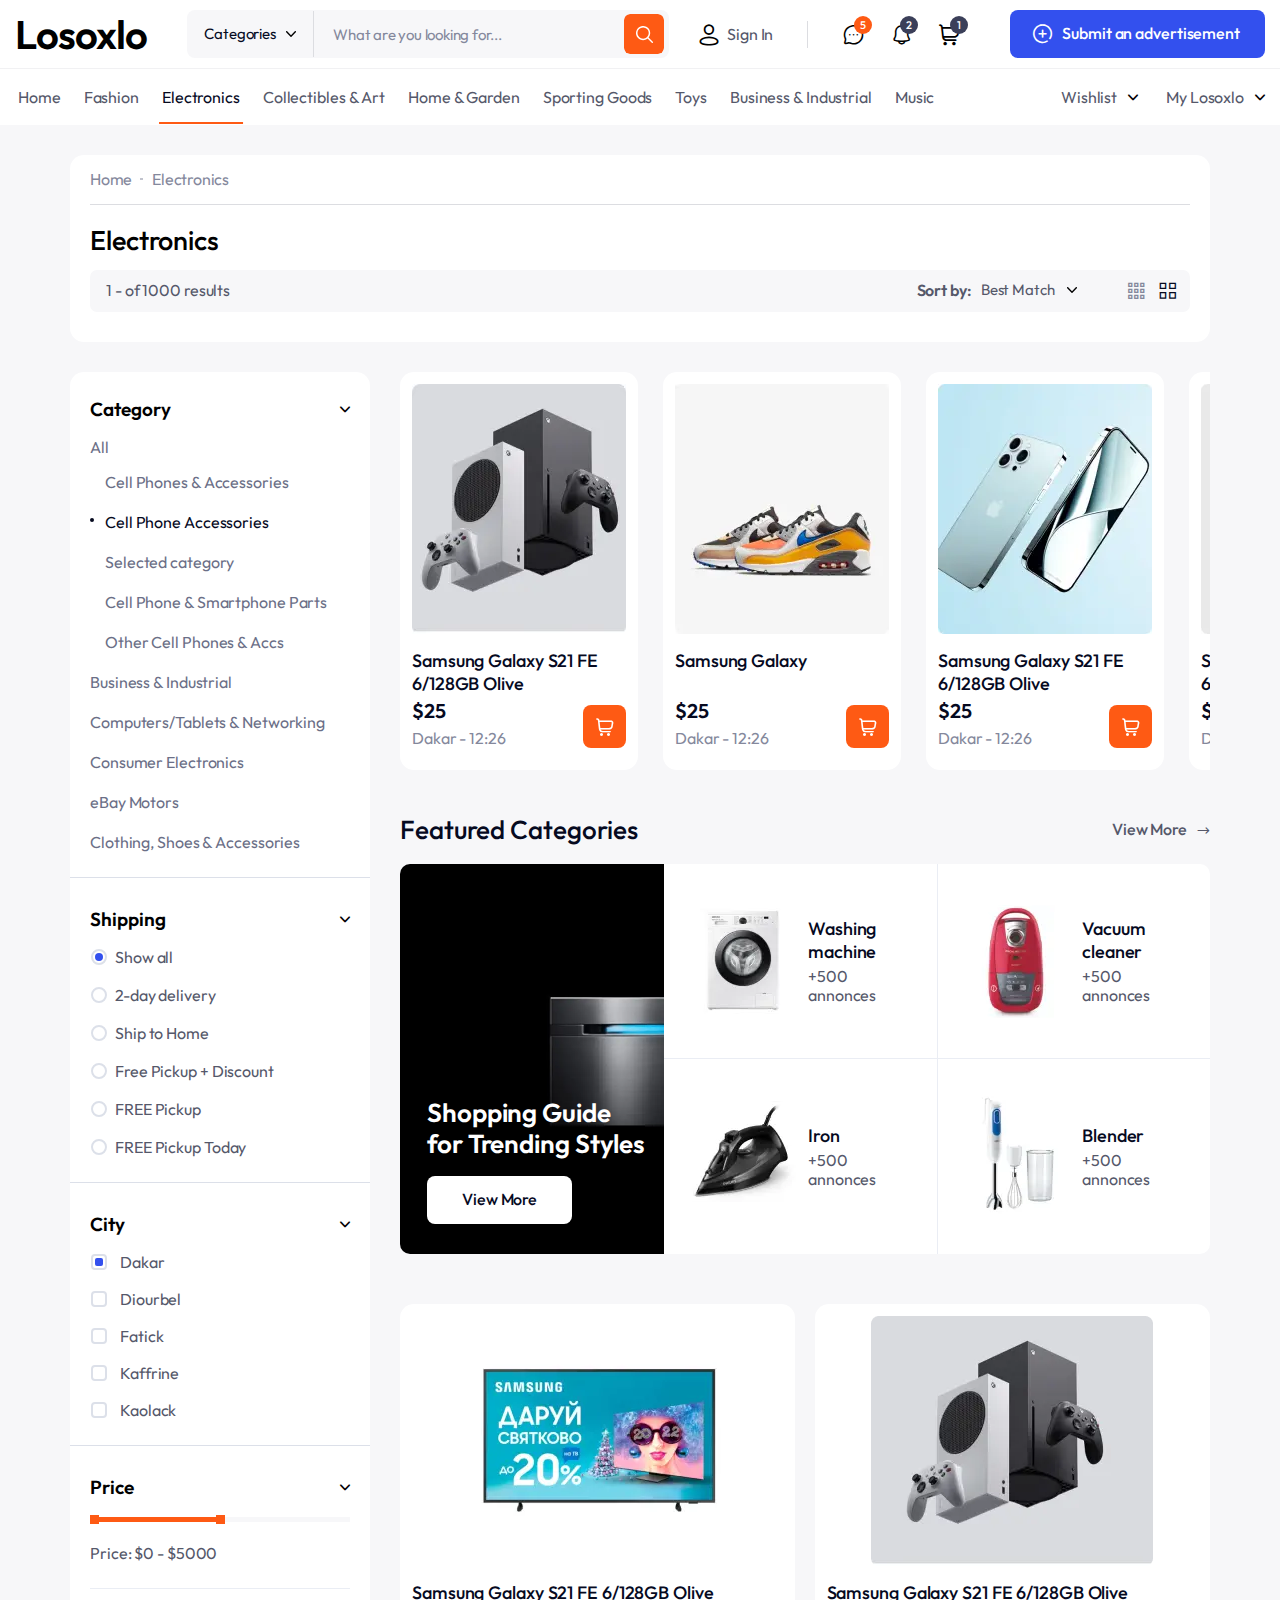
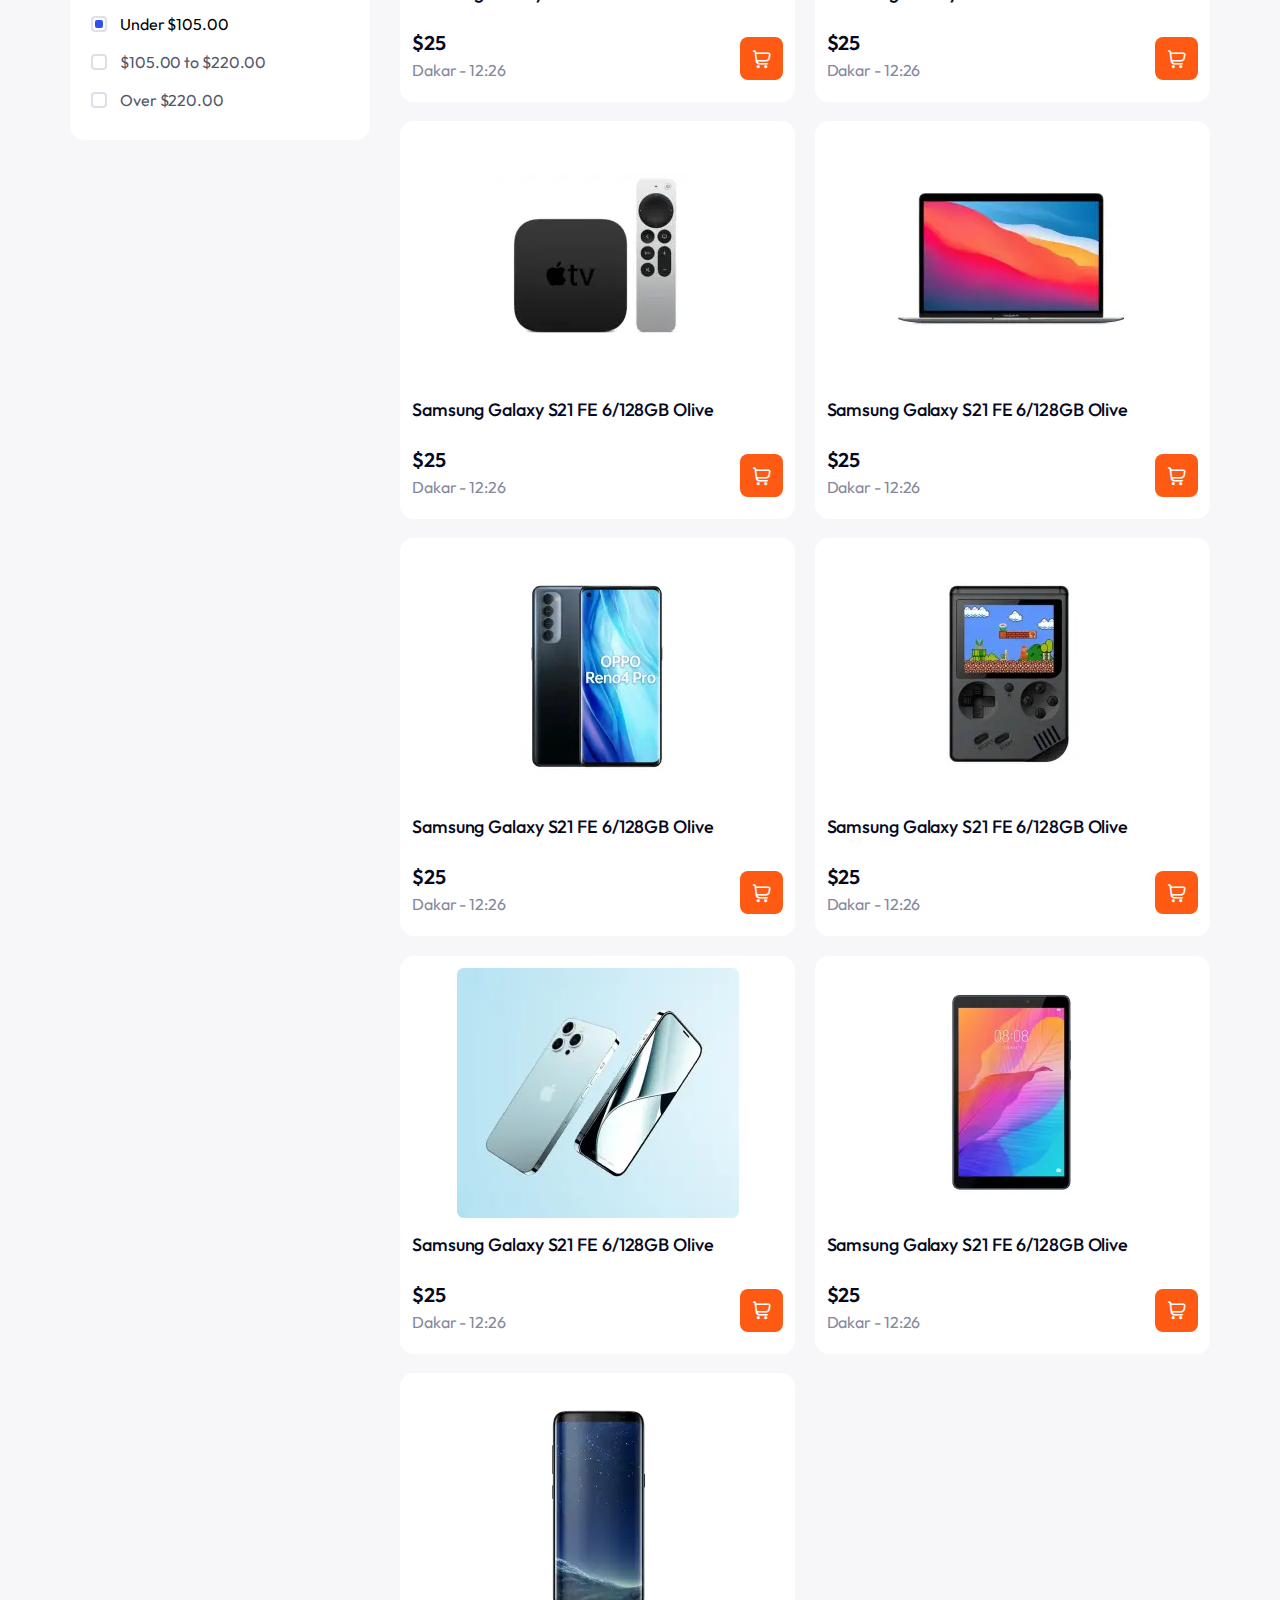
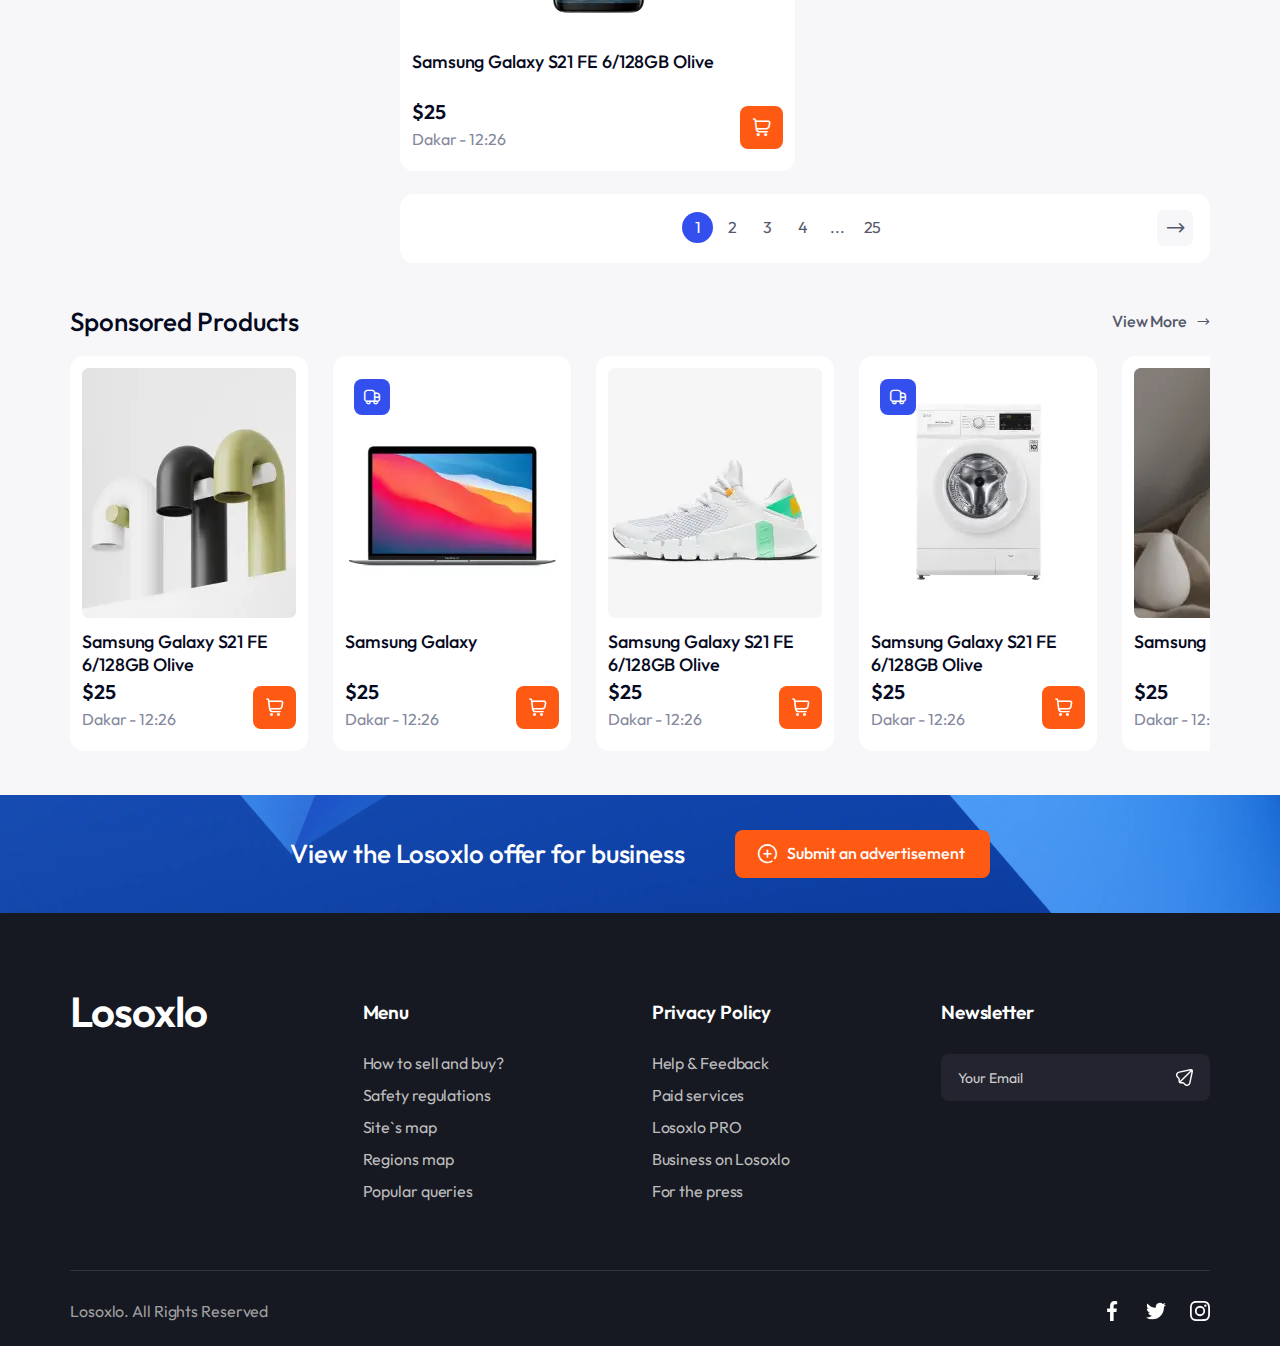
==== commit 19a1bcc1: "3003/2114" ====
--- a/category.html
+++ b/category.html
@@ -689,77 +689,190 @@
 						<span class="shop-category__items-filters">Filters</span>
 						<div class="shop-category__items-inner">
 
-							<div class="shop-category__items-top">
-								<div class="shop-item">
-									<div class="shop-item__wishlist" role="button">
-										<i class="i-heart"></i>
-									</div>
-									<div>
-										<img class="shop-item__img" src="img/shop-categories/electronics/1.webp"
-											alt="Item">
-									</div>
-									<a class="shop-item__name" href="#">
-										Samsung Galaxy S21 FE 6/128GB Olive
-									</a>
-									<span class="shop-item__price">
-										$25
-									</span>
-									<div class="shop-item__info">
-										<span class="shop-item__location">Dakar</span>
-										-
-										<span class="shop-item__time">12:26</span>
-									</div>
-									<div class="shop-item__cart" role="button">
-										<i class="i-shopping-cart"></i>
-										<span>Buy</span>
-									</div>
-								</div>
-								<div class="shop-item">
-									<div class="shop-item__wishlist" role="button">
-										<i class="i-heart"></i>
-									</div>
-									<div>
-										<img class="shop-item__img" src="img/shop-categories/electronics/3.webp"
-											alt="Item">
-									</div>
-									<a href="#" class="shop-item__name">
-										Samsung Galaxy S21 FE 6/128GB Olive
-									</a>
-									<span class="shop-item__price">
-										$25
-									</span>
-									<div class="shop-item__info">
-										<span class="shop-item__location">Dakar</span>
-										-
-										<span class="shop-item__time">12:26</span>
-									</div>
-									<div class="shop-item__cart" role="button">
-										<i class="i-shopping-cart"></i>
-										<span>Buy</span>
-									</div>
-								</div>
-								<div class="shop-item">
-									<div class="shop-item__wishlist" role="button">
-										<i class="i-heart"></i>
-									</div>
-									<div>
-										<img class="shop-item__img" src="img/shop-categories/electronics/2.webp"
-											alt="Item">
-									</div>
-									<a href="#" class="shop-item__name">
-										Samsung Galaxy S21 FE 6/128GB Olive
-									</a>
-									<span class="shop-item__price">
-										$25
-									</span>
-									<div class="shop-item__info">
-										<span class="shop-item__location">Dakar</span>
-										-
-										<span class="shop-item__time">12:26</span>
-									</div>
-									<div class="shop-item__cart" role="button">
-										<i class="i-shopping-cart"></i>
-										<span>Buy</span>
+							<!-- Latest deals slider -->
+							<div class="slider slider--lg">
+								<div class="swiper-container slider-8">
+									<div class="swiper-wrapper">
+
+										<div class="swiper-slide">
+											<div class="shop-item">
+												<div class="shop-item__wishlist" role="button">
+													<i class="i-heart"></i>
+												</div>
+												<div class="shop-item__img">
+													<img src="img/latest-deals/1.webp" alt="Item">
+												</div>
+												<a class="shop-item__name" href="#">
+													Samsung Galaxy S21 FE 6/128GB Olive
+												</a>
+												<span class="shop-item__price">
+													$25
+												</span>
+												<div class="shop-item__info">
+													<span class="shop-item__location">Dakar</span>
+													-
+													<span class="shop-item__time">12:26</span>
+												</div>
+												<div class="shop-item__cart" role="button">
+													<i class="i-shopping-cart"></i>
+													<span>Buy</span>
+												</div>
+											</div>
+										</div>
+										<div class="swiper-slide">
+											<div class="shop-item">
+												<div class="shop-item__wishlist" role="button">
+													<i class="i-heart"></i>
+												</div>
+												<div class="shop-item__img">
+													<img src="img/latest-deals/2.webp" alt="Item">
+												</div>
+												<a class="shop-item__name" href="#">
+													Samsung Galaxy
+												</a>
+												<span class="shop-item__price">
+													$25
+												</span>
+												<div class="shop-item__info">
+													<span class="shop-item__location">Dakar</span>
+													-
+													<span class="shop-item__time">12:26</span>
+												</div>
+												<div class="shop-item__cart" role="button">
+													<i class="i-shopping-cart"></i>
+													<span>Buy</span>
+												</div>
+											</div>
+										</div>
+										<div class="swiper-slide">
+											<div class="shop-item">
+												<div class="shop-item__wishlist" role="button">
+													<i class="i-heart"></i>
+												</div>
+												<div class="shop-item__img">
+													<img src="img/latest-deals/3.webp" alt="Item">
+												</div>
+												<a class="shop-item__name" href="#">
+													Samsung Galaxy S21 FE 6/128GB Olive
+												</a>
+												<span class="shop-item__price">
+													$25
+												</span>
+												<div class="shop-item__info">
+													<span class="shop-item__location">Dakar</span>
+													-
+													<span class="shop-item__time">12:26</span>
+												</div>
+												<div class="shop-item__cart" role="button">
+													<i class="i-shopping-cart"></i>
+													<span>Buy</span>
+												</div>
+											</div>
+										</div>
+										<div class="swiper-slide">
+											<div class="shop-item">
+												<div class="shop-item__wishlist" role="button">
+													<i class="i-heart"></i>
+												</div>
+												<div class="delivery-box">
+													<i class="i-delivery-car"></i>
+												</div>
+												<div class="shop-item__img">
+													<img src="img/latest-deals/4.webp" alt="Item">
+												</div>
+												<a class="shop-item__name" href="#">
+													Samsung Galaxy S21 FE 6/128GB Olive
+												</a>
+												<span class="shop-item__price">
+													$25
+												</span>
+												<div class="shop-item__info">
+													<span class="shop-item__location">Dakar</span>
+													-
+													<span class="shop-item__time">12:26</span>
+												</div>
+												<div class="shop-item__cart" role="button">
+													<i class="i-shopping-cart"></i>
+													<span>Buy</span>
+												</div>
+											</div>
+										</div>
+										<div class="swiper-slide">
+											<div class="shop-item">
+												<div class="shop-item__wishlist" role="button">
+													<i class="i-heart"></i>
+												</div>
+												<div class="shop-item__img">
+													<img src="img/latest-deals/5.webp" alt="Item">
+												</div>
+												<a class="shop-item__name" href="#">
+													Samsung 6/128GB Olive
+												</a>
+												<span class="shop-item__price">
+													$25
+												</span>
+												<div class="shop-item__info">
+													<span class="shop-item__location">Dakar</span>
+													-
+													<span class="shop-item__time">12:26</span>
+												</div>
+												<div class="shop-item__cart" role="button">
+													<i class="i-shopping-cart"></i>
+													<span>Buy</span>
+												</div>
+											</div>
+										</div>
+										<div class="swiper-slide">
+											<div class="shop-item">
+												<div class="shop-item__wishlist" role="button">
+													<i class="i-heart"></i>
+												</div>
+												<div class="shop-item__img">
+													<img src="img/latest-deals/1.webp" alt="Item">
+												</div>
+												<a class="shop-item__name" href="#">
+													Samsung Galaxy S21 FE
+												</a>
+												<span class="shop-item__price">
+													$25
+												</span>
+												<div class="shop-item__info">
+													<span class="shop-item__location">Dakar</span>
+													-
+													<span class="shop-item__time">12:26</span>
+												</div>
+												<div class="shop-item__cart" role="button">
+													<i class="i-shopping-cart"></i>
+													<span>Buy</span>
+												</div>
+											</div>
+										</div>
+										<div class="swiper-slide">
+											<div class="shop-item">
+												<div class="shop-item__wishlist" role="button">
+													<i class="i-heart"></i>
+												</div>
+												<div class="shop-item__img">
+													<img src="img/latest-deals/3.webp" alt="Item">
+												</div>
+												<a class="shop-item__name" href="#">
+													Samsung Galaxy S21
+												</a>
+												<span class="shop-item__price">
+													$25
+												</span>
+												<div class="shop-item__info">
+													<span class="shop-item__location">Dakar</span>
+													-
+													<span class="shop-item__time">12:26</span>
+												</div>
+												<div class="shop-item__cart" role="button">
+													<i class="i-shopping-cart"></i>
+													<span>Buy</span>
+												</div>
+											</div>
+										</div>
+
 									</div>
 								</div>
 							</div>
--- a/css/style.css
+++ b/css/style.css
@@ -2420,6 +2420,10 @@
   padding-bottom: 25px;
   margin-bottom: 25px;
 }
+.shop-category__items {
+  flex: 1 1 auto;
+  min-width: 0;
+}
 .shop-category__items .shop-item__img {
   margin-bottom: 15px;
 }
@@ -2945,7 +2949,6 @@
   position: relative;
   max-width: 1060px;
   height: clamp(150px, 70vw, 540px);
-  border: 1px solid #e9e9e9;
 }
 .item--wide .gallery-main .swiper-button-prev, .item--wide .gallery-main .swiper-button-next {
   z-index: 999;
